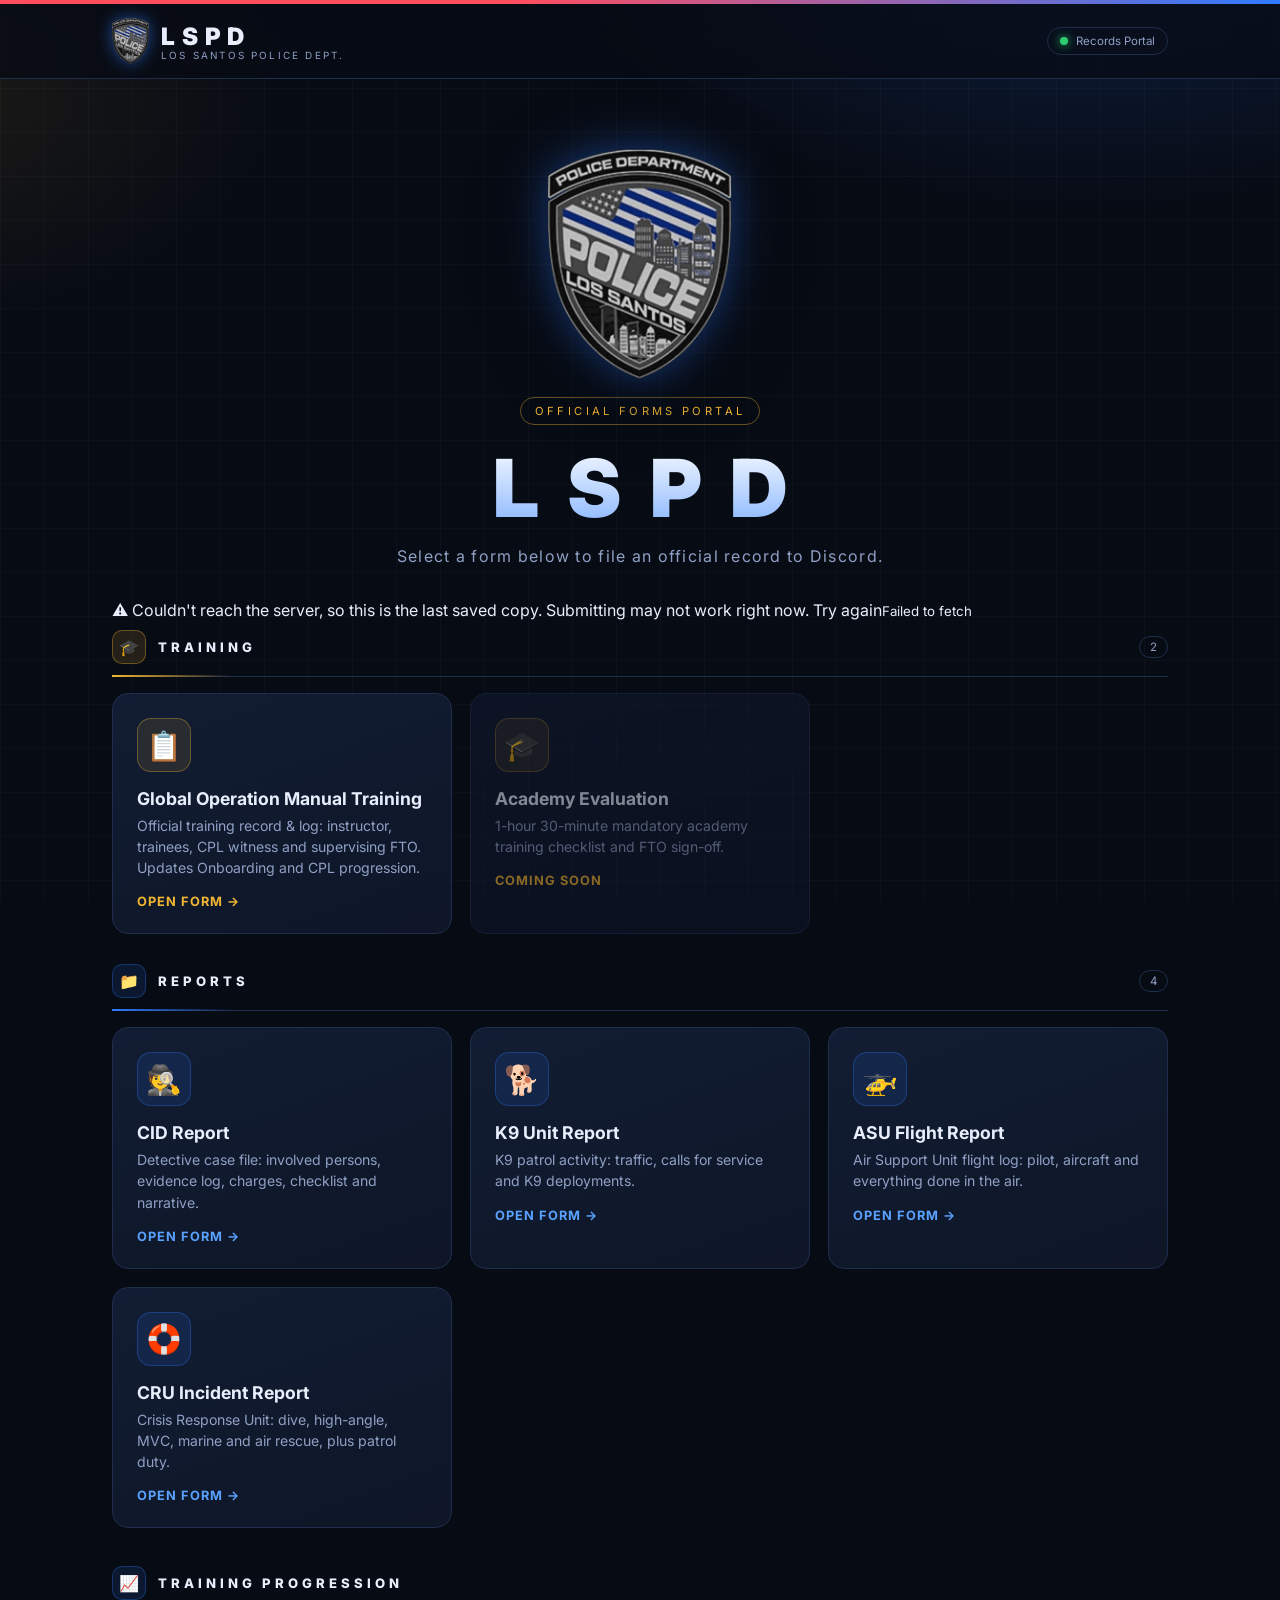
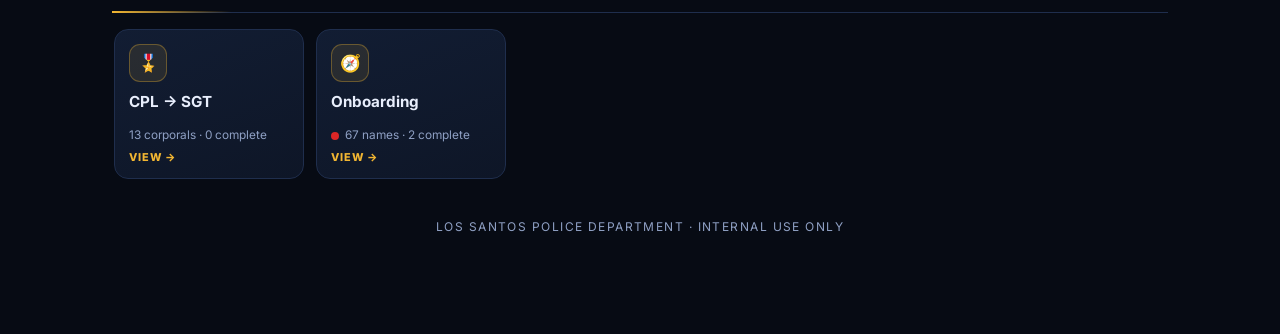
==== site/index.html @ 9ab284c7 "Progression: failed / not complete reports are kept in the record with their result but don't check " ====
<!doctype html>
<html lang="en">
<head>
<meta charset="utf-8">
<meta name="viewport" content="width=device-width, initial-scale=1">
<title>LSPD</title>
<link rel="preconnect" href="https://fonts.googleapis.com"><link rel="preconnect" href="https://fonts.gstatic.com" crossorigin><link href="https://fonts.googleapis.com/css2?family=Inter:wght@400;500;600;700;800&family=Orbitron:wght@600;700;800&family=Black+Ops+One&family=Rajdhani:wght@600;700&family=Saira+Condensed:wght@700;800&display=swap" rel="stylesheet">
<link rel="stylesheet" href="portal.css?v=202610200937">
</head>
<body>
<div class="lightbar"></div>

<header class="top">
  <div class="top-in">
    <a class="brand" onclick="go('home')">
      <img class="brand-logo" id="brandLogo" src="img/lspd-patch.png" alt="LSPD">
      <div><b id="brandName">LSPD</b><small id="brandSub">LOS SANTOS POLICE DEPT.</small></div>
    </a>
    <div class="spacer"></div>
    <div class="pill"><span class="dot"></span> Records Portal</div>
  </div>
</header>

<main>
  <!-- HOME -->
  <section class="view active" id="view-home">
    <div class="hero">
      <img class="hero-logo" id="heroLogo" src="img/lspd-patch.png" alt="">
      <span class="tag" id="heroTag">OFFICIAL FORMS PORTAL</span>
      <h1 id="heroName">LSPD</h1>
      <p id="heroText">Select a form below to file an official record to Discord.</p>
    </div>
    <div class="maint" id="maint" style="display:none"></div>
    <div class="announce" id="announce" style="display:none"></div>
    <div class="stale" id="stale" style="display:none"></div>
    <div id="formGrid"><div class="loading">Loading forms…</div></div>
    <div id="programs"></div>
  </section>

  <!-- SGT PROMOTION TRACKER -->
  <section class="view" id="view-promo">
    <div class="crumbs"><a onclick="go('home')">← All Forms</a> &nbsp;/&nbsp; Training Progression &nbsp;/&nbsp; <span id="promoCrumb">CPL → SGT</span></div>
    <div id="promoMount"><div class="loading">Loading tracker…</div></div>
  </section>

  <!-- ANY FORM -->
  <section class="view" id="view-form">
    <div class="crumbs"><a onclick="go('home')">← All Forms</a> &nbsp;/&nbsp; <span id="formCrumb"></span></div>
    <div class="maint" id="formMaint" style="display:none"></div>
    <form id="theForm" novalidate autocomplete="off">
      <div id="formMount"></div>
      <div class="actions">
        <span id="draftStatus" class="draftstat"></span>
        <button type="button" class="btn ghost" id="copyBtn" style="display:none">Copy as Text</button>
        <button type="button" class="btn ghost" id="clearBtn">Clear Form</button>
        <button type="submit" class="btn primary" id="submitBtn">Submit</button>
      </div>
    </form>
  </section>
  <footer id="footer">LOS SANTOS POLICE DEPARTMENT · INTERNAL USE ONLY</footer>
</main>

<div class="toast" id="toast"></div>

<script src="forms.js?v=202610200937"></script>
<script>
const $ = id => document.getElementById(id);
const CFG_KEY = "lspd_portal_cfg";
let CONFIG = null, current = null, ctrl = null;

function toast(msg, type){
  const t = $("toast"); t.textContent = msg; t.className = "toast show " + (type||"");
  clearTimeout(toast._t); toast._t = setTimeout(()=> t.className="toast", 4800);
}
function draftStatus(msg){ const el = $("draftStatus"); el.textContent = msg; el.classList.toggle("on", !!msg); }

/* ---------- routing ---------- */
function go(view){
  const isProg = /^promo(:[a-z0-9-]+)?$/.test(view);
  if(isProg){ PID = view.split(":")[1] || "cpl"; if(!(CONFIG && progList().some(p => p.id === PID))) view = "home"; }
  const prog = /^promo(:[a-z0-9-]+)?$/.test(view);
  if(view !== "home" && !prog && !openForm(view)) view = "home";
  document.querySelectorAll(".view").forEach(v=>v.classList.remove("active"));
  $(view === "home" ? "view-home" : prog ? "view-promo" : "view-form").classList.add("active");
  if(prog){ promoOpen = new Set(); promoQuery = ""; promoFilter = "all"; loadPromo(); }
  if(view === "home"){ if(ctrl) ctrl.saveDraft(); current = null; }
  history.replaceState(null, "", view === "home" ? location.pathname : "#" + view);
  window.scrollTo({top:0,behavior:"smooth"});
}
window.addEventListener("hashchange", ()=>{ const h = location.hash.slice(1); if(h && h !== (current && current.id)) go(h); });

/* ---------- home ---------- */
function renderHome(){
  const s = CONFIG.settings || {};
  document.title = s.portalName || "LSPD";
  $("brandName").textContent = $("heroName").textContent = s.portalName || "LSPD";
  $("brandSub").textContent = s.portalSub || "";
  $("heroTag").textContent = s.heroTag || "";
  $("heroTag").style.display = s.heroTag ? "" : "none";
  $("heroText").textContent = s.heroText || "";
  const logo = s.heroLogo == null ? "img/lspd-patch.png" : s.heroLogo;
  $("heroLogo").style.display = logo ? "" : "none";
  if (logo && $("heroLogo").getAttribute("src") !== logo) $("heroLogo").src = logo;
  const brand = logo || "img/lspd-patch.png";   // header icon follows the home page logo
  if ($("brandLogo").getAttribute("src") !== brand) $("brandLogo").src = brand;
  $("footer").textContent = s.footer || "";
  const ann = s.announcement || {};
  $("announce").style.display = ann.text ? "" : "none";
  $("announce").className = "announce " + (ann.style || "info");
  $("announce").textContent = ann.text || "";
  const m = s.maintenance || {};
  ["maint","formMaint"].forEach(id => { $(id).style.display = m.on ? "" : "none"; $(id).textContent = "🛠️ " + (m.message || "Maintenance in progress."); });

  const forms = (CONFIG.forms || []).filter(f => f.status === "live" || f.status === "soon");
  // forms are grouped by their "Home page section" (set in the admin builder); order follows the form list
  const groups = [];
  forms.forEach(f => {
    const name = String(f.section || "").trim() || "Reports";
    let g = groups.find(x => x.name.toLowerCase() === name.toLowerCase());
    if(!g) groups.push(g = { name: name, forms: [] });
    g.forms.push(f);
  });
  const card = f => {
    const live = f.status === "live";
    return `<div class="card ${live?"":"soon"}" ${live?`data-open="${Portal.esc(f.id)}"`:""}>
      <div class="ico">${Portal.esc(f.icon||"📄")}</div>
      <h3>${Portal.esc(f.title)}</h3><p>${Portal.esc(f.description||"")}</p>
      <div class="go">${live?"OPEN FORM →":"COMING SOON"}</div></div>`;
  };
  const icon = n => /train|academy|fto|school|course/i.test(n) ? "🎓" : /report|record/i.test(n) ? "📁" : /division|unit/i.test(n) ? "🛡️" : "📋";
  $("formGrid").innerHTML = forms.length ? groups.map(g => `<section class="fsec ${/train|academy|fto/i.test(g.name) ? "training" : ""}">
      ${groups.length > 1 ? `<div class="fsec-head"><span class="fsec-ico">${icon(g.name)}</span><h2>${Portal.esc(g.name)}</h2><span class="fsec-n">${g.forms.length}</span></div>` : ""}
      <div class="grid">${g.forms.map(card).join("")}</div></section>`).join("") : '<div class="loading">No forms are published yet.</div>';
  renderPrograms();
}

/* ---------- Training progression (one page per program: CPL → SGT, Onboarding, …) ---------- */
function progList(){
  const st = CONFIG.settings || {};
  const all = [Object.assign({ noun: "Corporal" }, st.promo || {}, { id: "cpl" })].concat(Array.isArray(st.programs) ? st.programs : []);
  return all.filter(p => p && p.on !== false && (p.id !== "cpl" || st.promo));
}
function promoOn(){ return progList().length > 0; }
let PROMOS = {}, PROMO_T = {}, PROMO_LIVE = {}, PID = "cpl", promoFilter = "all", promoQuery = "";
const progIcon = p => p.id === "cpl" ? "🎖️" : p.id === "onboard" ? "🧭" : "📋";
function renderPrograms(){
  const list = progList();
  if(!list.length){ $("programs").innerHTML = ""; return; }
  const tiles = list.map(p => {
    const d = PROMOS[p.id], st = d && d.candidates, ready = st ? st.filter(c => c.complete).length : 0, noun = (d && d.noun) || p.noun || "person";
    const late = st ? st.filter(c => c.deadline && !c.complete && c.deadline.state === "over").length : 0, soon = st ? st.filter(c => c.deadline && !c.complete && c.deadline.state === "warn").length : 0;
    return { go: p.id === "cpl" ? "promo" : "promo:" + p.id, icon: progIcon(p), title: p.title || p.id, count: st ? st.length : null, alert: late ? "over" : soon ? "warn" : "",
      sub: st ? st.length + " " + noun.toLowerCase() + (st.length === 1 ? "" : "s") + " · " + ready + " complete" : "View progress" };
  });
  $("programs").innerHTML = `<section class="fsec progsec"><div class="fsec-head"><span class="fsec-ico">📈</span><h2>Training Progression</h2></div>
    <div class="prog-bubbles">${tiles.map(t => `<a class="prog-bubble" onclick="go('${t.go}')"><span class="pb-ico">${t.icon}</span><b>${Portal.esc(t.title)}</b><small class="pb-status">${t.alert ? `<i class="pb-alert ${t.alert}"></i>` : ""}${Portal.esc(t.sub)}</small><span class="pb-go">VIEW →</span></a>`).join("")}</div></section>`;
  list.forEach(p => { if(Date.now() - (PROMO_T[p.id] || 0) > 60000) fetchPromo(p.id).then(renderPrograms).catch(()=>{}); });
}
// last loaded copy of each progression page, so it opens instantly and refreshes behind the scenes
try { PROMOS = JSON.parse(localStorage.getItem("lspd_promos") || "{}") || {}; } catch (e) { PROMOS = {}; }
async function fetchPromo(pid){
  pid = pid || PID; PROMO_T[pid] = Date.now();
  const ac = typeof AbortController === "function" ? new AbortController() : null, timer = ac && setTimeout(() => ac.abort(), 30000);
  let res;
  try { res = await fetch(Portal.ENDPOINT + "?action=promo&p=" + encodeURIComponent(pid) + "&t=" + Date.now(), ac ? { signal: ac.signal } : undefined); }
  catch (e) { throw new Error(e.name === "AbortError" ? "Google took too long to answer (30s)." : e.message); }
  finally { if (timer) clearTimeout(timer); }
  const data = await res.json();
  if(!data.ok) throw new Error(data.error || "Could not load the tracker");
  PROMOS[pid] = data.promo; PROMO_LIVE[pid] = 1;
  try { localStorage.setItem("lspd_promos", JSON.stringify(PROMOS)); } catch (e) {}
  return data.promo;
}
function loadPromo(){
  const p = progList().find(x => x.id === PID) || {};
  $("promoCrumb").textContent = p.title || "Progression";
  const have = PROMOS[PID] && PROMOS[PID].candidates;
  if(have) drawPromo(); else $("promoMount").innerHTML = '<div class="loading">Loading…</div>';
  const want = PID;
  fetchPromo(want).then(() => { if(PID === want) drawPromo(); }).catch(e => {
    if(PID !== want) return;
    if(!PROMOS[want]) $("promoMount").innerHTML = '<div class="loading">Could not load this page. ' + Portal.esc(e.message) + '<br><button class="btn ghost" style="margin-top:12px" onclick="loadPromo()">Try again</button></div>';
    else if(!(SNAP_AT && Date.now() - SNAP_AT < 6 * 3600e3)) { const u = document.querySelector(".promo-upd"); if(u) u.insertAdjacentHTML("afterbegin", '<span style="color:#fcd34d">Showing the last saved copy (' + Portal.esc(e.message) + '). </span>'); }
  });
}
let promoOpen = new Set();
// list order: callsign (default), progress, or deadline — remembered per browser
let promoSort = "callsign"; try { promoSort = localStorage.getItem("lspd_prog_sort") || "callsign"; } catch (e) {}
const byCall = (a, b) => (a.callsign || "~").localeCompare(b.callsign || "~", undefined, {numeric:true}) || a.name.localeCompare(b.name);
function progSort(list, how){
  const l = list.slice();
  if (how === "progress") return l.sort((a, b) => (b.complete - a.complete) || (b.done - a.done) || byCall(a, b));
  if (how === "deadline") { const k = c => !c.deadline || c.complete ? 1e6 : c.deadline.left; return l.sort((a, b) => k(a) - k(b) || byCall(a, b)); }
  return l.sort(byCall);
}
function drawPromo(){
  const P = PROMOS[PID], E = Portal.esc;
  if(!P) return;
  const noun = P.noun || "Person", nouns = noun + (/s$/i.test(noun) ? "" : "s");
  if(!P.on){ $("promoMount").innerHTML = '<div class="loading">The tracker is turned off.</div>'; return; }
  const T = P.tasks || [];
  const C = progSort(P.candidates || [], promoSort);
  const ready = C.filter(c => c.complete).length;
  const avg = C.length ? Math.round(C.reduce((n,c) => n + c.done / Math.max(1,c.total), 0) / C.length * 100) : 0;
  const q = promoQuery.toLowerCase();
  const shown = C.filter(c => (promoFilter === "all" || (promoFilter === "ready" ? c.complete : !c.complete)) && (!q || (c.callsign + " " + c.name).toLowerCase().includes(q)));
  const fmtD = d => d ? new Date(d + "T12:00:00").toLocaleDateString(undefined, {month:"short", day:"numeric"}) : "";
  const short = t => t.title.replace(/Global Operation Manual/i, "GOM").replace(/^(Witness|Lead|Complete|Do)\s+(a|an)?\s*/i, m => m.split(" ")[0] + " ");
  const cell = (c, t) => {
    const s = c.tasks[t.id] || {count:0, need:t.need};
    if (s.excused) return `<span class="pb-c ex" title="Excused">EX</span>`;
    if (s.done) return `<span class="pb-c ok" title="Done">✓</span>`;
    if (s.locked) return `<span class="pb-c lk" title="Locked until the other requirements and time in grade are done"><svg viewBox="0 0 16 16"><path d="M5 7V5a3 3 0 0 1 6 0v2" fill="none" stroke="currentColor" stroke-width="1.6"/><rect x="3.5" y="7" width="9" height="7" rx="1.5" fill="currentColor"/></svg></span>`;
    if (!s.count) return `<span class="pb-c zero" title="Not started">·</span>`;
    return `<span class="pb-c part" title="${s.count} of ${s.need}"><i style="--p:${Math.round(s.count / s.need * 100)}%"></i>${s.count}/${s.need}</span>`;
  };
  const detail = c => `<div class="pb-detail">${c.deadline ? `<div class="pd-dl st-${c.complete ? "done" : c.deadline.state}">${c.complete ? "✓ All requirements completed." : c.deadline.state === "over" ? "Out of time: the deadline was " + E(fmtDl(c.deadline.date)) + "." : "Deadline " + E(fmtDl(c.deadline.date)) + " · " + c.deadline.left + " day" + (c.deadline.left === 1 ? "" : "s") + " left"}${c.deadline.extended && !c.complete ? " (extended " + ((P.ext && P.ext.days) || "") + " days after Basic Training)" : ""}</div>` : ""}${T.map((t, i) => {
    const s = c.tasks[t.id] || {count:0, need:t.need, items:[]};
    const st = s.excused ? "Excused" : s.done ? "Complete" : s.locked ? "Locked" : s.count + " of " + s.need;
    return `<div class="pd-item ${s.done ? "ok" : ""}"><div class="pd-h"><span class="pd-n">${i + 1}</span><b>${E(t.title)}</b><em>${st}</em></div>
      ${t.freshDays ? `<p class="pd-fresh">Only the last ${t.freshDays} days count.</p>` : ""}
      ${s.items.length ? `<ul>${s.items.map(x => `<li class="${x.expired ? "old" : ""}${x.failed ? " failed" : ""}">${E(fmtD(x.date))} · ${E(x.source)}${x.report ? ` <code>${E(x.report)}</code>` : ""}${x.failed ? ` <b class="fail-tag">— ${E(x.failed)}</b>` : ""}${x.count > 1 ? " ×" + x.count : ""}${x.expired ? ` <em>older than ${t.freshDays} days · not counted</em>` : ""}</li>`).join("")}</ul>`
        : `<p>${s.locked && !s.done ? "Unlocks after every other requirement" + (P.tigDays ? " and " + P.tigDays + " days TIG" : "") + "." : "Nothing logged yet."}</p>`}</div>`;
  }).join("")}</div>`;
  const fmtDl = d => d ? new Date(d + "T12:00:00").toLocaleDateString(undefined, {month:"short", day:"numeric"}) : "";
  const dlChip = c => { const d = c.deadline; if (!d || d.state === "done") return "";
    const txt = d.state === "over" ? "Out of time" : d.left === 1 ? "1 day left" : d.left + " days left";
    return `<span class="dl st-${d.state}" title="Deadline ${E(fmtDl(d.date))}${d.extended ? " (extended after Basic Training)" : ""}">${txt}${d.extended ? '<i class="ext">+' + ((P.ext && P.ext.days) || "") + 'd</i>' : ""}</span>`; };
  const tigTxt = c => P.id === "cpl" || !P.tigLabel ? (c.tig == null ? "TIG —" : "TIG " + c.tig + "d") : (c.tig == null ? "Joined —" : "Joined " + (c.tig === 0 ? "today" : c.tig + "d ago"));
  $("promoMount").innerHTML = `
    <header class="pb-head">
      <div class="pb-title">
        <div class="pb-rank" aria-hidden="true">${P.id !== "cpl" ? `<svg viewBox="0 0 40 40"><circle cx="20" cy="20" r="13" fill="none" stroke="currentColor" stroke-width="2.5"/><path d="M24.5 15.5l-3 6-6 3 3-6z" fill="var(--gold)"/></svg>` : `<svg viewBox="0 0 40 40"><path d="M8 14l12-7 12 7M8 21l12-7 12 7" fill="none" stroke="currentColor" stroke-width="3" stroke-linejoin="round" stroke-linecap="round"/><path d="M8 28l12-7 12 7" fill="none" stroke="var(--gold)" stroke-width="3" stroke-linejoin="round" stroke-linecap="round" stroke-dasharray="2 5" opacity=".9"/></svg>`}</div>
        <div><span class="pb-kick">Training Progression</span><h1>${E(P.title)}</h1>${P.subtitle ? `<p>${E(P.subtitle)}</p>` : ""}</div>
      </div>
      <dl class="pb-stats"><div><dt>${E(nouns)}</dt><dd>${C.length}</dd></div><div><dt>${P.id === "cpl" ? "Ready" : "Complete"}</dt><dd class="g">${ready}</dd></div><div><dt>Average</dt><dd>${avg}%</dd></div></dl>
    </header>
    <div class="pb-tools"><input id="promoQ" placeholder="Search callsign or name" value="${E(promoQuery)}">
      <label class="pb-sort">Order <select id="promoSort">${[["callsign","Callsign"],["progress","Progress"]].concat(P.deadlineDays ? [["deadline","Days left"]] : []).map(([k,l]) => `<option value="${k}" ${promoSort===k?"selected":""}>${l}</option>`).join("")}</select></label>
      <div class="seg">${[["all","All"],["prog","In progress"],["ready", P.id === "cpl" ? "Ready" : "Complete"]].map(([k,l]) => `<button data-pf="${k}" class="${promoFilter===k?"on":""}">${l}</button>`).join("")}</div></div>
    ${P.error ? `<div class="maint">${E(P.error)}</div>` : ""}
    <div class="pb-board" style="--cols:${T.length}">
      <div class="pb-row pb-th"><span class="pb-who">${E(noun)}</span>${T.map((t, i) => `<span class="pb-task" title="${E(t.title)} (×${t.need})"><b>${i + 1}</b><small>${E(short(t))}</small></span>`).join("")}<span class="pb-prog">Progress</span></div>
      ${shown.length ? shown.map(c => {
        const k = c.callsign || c.name, open = promoOpen.has(k);
        const ds = c.deadline && !c.complete ? c.deadline.state : "";
        return `<div class="pb-item ${c.complete ? "ready" : ""} ${ds === "over" ? "dl-over" : ds === "warn" ? "dl-warn" : ""} ${open ? "open" : ""}">
          <button class="pb-row" data-row="${E(k)}" aria-expanded="${open}">
            <span class="pb-who">${c.callsign ? `<code>${E(c.callsign)}</code>` : ""}<span class="nm">${E(c.name)}</span>${P.tigDays || P.showTig ? `<span class="tg ${c.tigOk || !P.tigDays ? "ok" : ""}" title="${c.since ? E(c.since) : ""}">${tigTxt(c)}</span>` : ""}</span>
            ${T.map((t, i) => `<span class="pb-cell" data-n="${i + 1}">${cell(c, t)}</span>`).join("")}
            <span class="pb-prog">${dlChip(c)}${c.complete ? `<span class="rd">${P.id === "cpl" ? "Ready" : "Done"}</span>` : ""}<span class="bar"><i style="width:${Math.round(c.done / Math.max(1,c.total) * 100)}%"></i></span><b>${c.done}/${c.total}</b></span>
          </button>${open ? detail(c) : ""}</div>`;
      }).join("") : `<div class="pb-empty">${C.length ? "No one matches." : "No " + nouns.toLowerCase() + " found on the roster tab."}</div>`}
    </div>
    <ol class="pb-legend">${T.map(t => `<li><span>${E(t.title)}</span><b>×${t.need}</b>${t.freshDays ? `<small>in the last ${t.freshDays} days</small>` : ""}${t.final ? "<em>final</em>" : ""}</li>`).join("")}</ol>
    <p class="promo-upd">${P.tigDays ? `Final step requires ${P.tigDays} days time in grade. ` : ""}${P.deadlineDays ? `Requirements must be finished within ${P.deadlineDays} days of joining${P.ext ? ` (finishing Basic Training in the last ${P.ext.window} days gives ${P.ext.days} more days for the ride-along)` : ""}. ` : ""}Updates when a report is filed · checked ${new Date(P.updated || Date.now()).toLocaleTimeString([], {hour:"numeric", minute:"2-digit"})}</p>`;
  const qi = $("promoQ"); qi.oninput = () => { promoQuery = qi.value; const pos = qi.selectionStart; drawPromo(); const n = $("promoQ"); n.focus(); n.setSelectionRange(pos, pos); };
  document.querySelectorAll("[data-pf]").forEach(b => b.onclick = () => { promoFilter = b.dataset.pf; drawPromo(); });
  $("promoSort").onchange = e => { promoSort = e.target.value; try { localStorage.setItem("lspd_prog_sort", promoSort); } catch (x) {} drawPromo(); };
  document.querySelectorAll("[data-row]").forEach(b => b.onclick = () => { const k = b.dataset.row; promoOpen.has(k) ? promoOpen.delete(k) : promoOpen.add(k); drawPromo(); });
}
$("formGrid").addEventListener("click", e => { const c = e.target.closest("[data-open]"); if(c) go(c.dataset.open); });

/* ---------- form ---------- */
function openForm(id){
  const f = CONFIG && (CONFIG.forms || []).find(x => x.id === id && x.status === "live");
  if(!f) return false;
  if(current && current.id === id && JSON.stringify(current) === JSON.stringify(f)) return true;
  if(ctrl) ctrl.saveDraft();
  current = f;
  $("formCrumb").textContent = f.title;
  $("submitBtn").textContent = f.submitLabel || "Submit to Discord";
  $("copyBtn").style.display = f.copyText ? "" : "none";
  draftStatus("");
  ctrl = Portal.render(f, $("formMount"), { draft: true, onStatus: draftStatus });
  const t = ctrl.restoreDraft();
  if(t) toast("Restored your unsaved draft from " + new Date(t).toLocaleString(), "ok");
  return true;
}

$("clearBtn").onclick = ()=>{ if(confirm("Clear everything on this form?")) ctrl.clear(); };
$("copyBtn").onclick = async ()=>{
  const text = ctrl.toText();
  try{ await navigator.clipboard.writeText(text); toast("Copied as plain text.","ok"); }
  catch(e){
    const ta = document.createElement("textarea"); ta.value = text; document.body.appendChild(ta); ta.select();
    try{ document.execCommand("copy"); toast("Copied as plain text.","ok"); }catch(_){ toast("Copy blocked by the browser.","bad"); }
    ta.remove();
  }
};
$("theForm").addEventListener("submit", async e=>{
  e.preventDefault();
  const problem = ctrl.validate();
  if(problem){ toast("Missing Info: " + problem, "bad"); return; }
  const btn = $("submitBtn"), label = btn.textContent;
  btn.disabled = true; btn.textContent = "Sending…";
  try{
    const data = await Portal.post(ctrl.collect());
    if(data.ok){
      toast(data.warning ? "Posted, with a warning: " + data.warning : "Success: " + current.title + " posted to Discord!", data.warning ? "bad" : "ok");
      ctrl.clear();
    } else toast("Error: " + (data.error || "Unknown error"), "bad");
  }catch(err){
    toast("Failed to send: " + err.message, "bad");
  }finally{
    btn.disabled = false; btn.textContent = label;
  }
});
window.addEventListener("beforeunload", ()=>{ if(ctrl && current) ctrl.saveDraft(); });

/* ---------- boot: show cached forms instantly, then refresh from Google ---------- */
function apply(cfg){
  CONFIG = cfg;
  if (Portal.setRoster) Portal.setRoster(cfg.roster || []);
  if (Portal.setRosters) Portal.setRosters(cfg.rosters || {});
  renderHome();
  const h = location.hash.slice(1);
  if(h) go(h);
  else if(current) openForm(current.id);
}
// 1) this browser's last copy  2) the site's own copy (data/portal.json, instant)  3) Google, live, in the background
let LIVE = false, SNAP_AT = 0;
function useCfg(cfg){
  const changed = !CONFIG || CONFIG.version !== cfg.version;
  const rosterChanged = !CONFIG || JSON.stringify([CONFIG.roster || [], CONFIG.rosters || {}]) !== JSON.stringify([cfg.roster || [], cfg.rosters || {}]);
  try{ localStorage.setItem(CFG_KEY, JSON.stringify(cfg)); }catch(e){}
  if(changed) apply(cfg);
  else if(rosterChanged){ CONFIG = cfg; if (Portal.setRoster) Portal.setRoster(cfg.roster || []); if (Portal.setRosters) Portal.setRosters(cfg.rosters || {}); }   // fresh roster, no form reload needed
}
try{ const c = JSON.parse(localStorage.getItem(CFG_KEY) || "null"); if(c) apply(c); }catch(e){}
const snapReady = fetch("data/portal.json?t=" + Date.now(), { cache: "no-store" }).then(r => r.ok ? r.json() : null).then(snap => {
  if(!snap || !snap.config) return;
  SNAP_AT = Date.parse(snap.published) || 0;
  Object.keys(snap.promo || {}).forEach(pid => { if(!PROMO_LIVE[pid]) PROMOS[pid] = snap.promo[pid]; });
  try { localStorage.setItem("lspd_promos", JSON.stringify(PROMOS)); } catch (e) {}
  if(!LIVE && !(CONFIG && CONFIG.version > snap.config.version)) useCfg(snap.config);
  else if(CONFIG) renderPrograms();
  if(/^#promo/.test(location.hash) && PROMOS[PID] && PROMOS[PID].candidates && typeof drawPromo === "function") drawPromo();
  $("stale").style.display = "none";
}).catch(() => {});
Portal.loadConfig().then(cfg => { LIVE = true; useCfg(cfg); $("stale").style.display = "none"; }).catch(async err => {
  await snapReady;
  const fresh = SNAP_AT && Date.now() - SNAP_AT < 6 * 3600e3;
  if(CONFIG && !fresh){ $("stale").style.display = ""; $("stale").innerHTML = "⚠️ Couldn't reach the server, so this is the last saved copy. Submitting may not work right now. <a onclick=\"location.reload()\">Try again</a><small>" + Portal.esc(err.message) + "</small>"; }
  if(!CONFIG) $("formGrid").innerHTML = '<div class="loading">Could not load forms. Check your connection and refresh.<br><small>' + Portal.esc(err.message) + '</small></div>';
});
</script>
</body>
</html>
---- site/portal.css ----
:root{
  --bg:#070b14; --panel:#0e1627; --panel2:#121d33; --line:#1f2e4d;
  --text:#e8eefc; --muted:#8fa0c4; --blue:#2f7bff; --blue2:#5aa2ff;
  --gold:#f2b632; --green:#2ecc71; --red:#ff4d5e; --yellow:#f5c542;
  --radius:16px;
}
*{box-sizing:border-box;margin:0;padding:0}
html{scroll-behavior:smooth}
body{
  font-family:"Inter",system-ui,-apple-system,"Segoe UI",Roboto,sans-serif;
  background:var(--bg);color:var(--text);min-height:100vh;
  background-image:
    radial-gradient(900px 500px at 85% -10%,rgba(47,123,255,.22),transparent 60%),
    radial-gradient(700px 400px at -10% 10%,rgba(242,182,50,.10),transparent 60%),
    linear-gradient(rgba(255,255,255,.025) 1px,transparent 1px),
    linear-gradient(90deg,rgba(255,255,255,.025) 1px,transparent 1px);
  background-size:auto,auto,44px 44px,44px 44px;
  background-attachment:fixed;
}
/* police light bar */
.lightbar{height:4px;background:linear-gradient(90deg,var(--red),var(--red) 20%,var(--blue) 50%,var(--blue) 80%,var(--red));background-size:200% 100%;animation:sweep 3s linear infinite}
@keyframes sweep{to{background-position:200% 0}}

header.top{
  position:sticky;top:0;z-index:20;backdrop-filter:blur(14px);
  background:rgba(7,11,20,.75);border-bottom:1px solid var(--line);
}
.top-in{max-width:1100px;margin:0 auto;padding:14px 22px;display:flex;align-items:center;gap:14px}
.brand{display:flex;align-items:center;gap:12px;cursor:pointer;text-decoration:none;color:inherit}
.brand svg{width:38px;height:38px;filter:drop-shadow(0 0 10px rgba(47,123,255,.6))}
.brand b{font-size:1.5rem;letter-spacing:.28em;font-weight:900}
.brand small{display:block;font-size:.62rem;letter-spacing:.22em;color:var(--muted);margin-top:-2px}
.spacer{flex:1}
.pill{font-size:.72rem;padding:6px 12px;border-radius:999px;border:1px solid var(--line);color:var(--muted);display:flex;gap:8px;align-items:center}
.dot{width:8px;height:8px;border-radius:50%;background:var(--green);box-shadow:0 0 10px var(--green)}

main{max-width:1100px;margin:0 auto;padding:34px 22px 90px}
.view{display:none;animation:fade .35s ease}
.view.active{display:block}
@keyframes fade{from{opacity:0;transform:translateY(8px)}to{opacity:1;transform:none}}

/* HOME */
.hero{text-align:center;padding:36px 0 34px}
.hero h1{font-size:clamp(2.6rem,8vw,5rem);letter-spacing:.35em;font-weight:900;
  background:linear-gradient(180deg,#fff,#7fb0ff);-webkit-background-clip:text;background-clip:text;color:transparent;padding-left:.35em}
.hero p{color:var(--muted);margin-top:10px;letter-spacing:.08em}
.hero .tag{display:inline-block;margin-bottom:14px;font-size:.7rem;letter-spacing:.3em;color:var(--gold);border:1px solid rgba(242,182,50,.4);padding:6px 14px;border-radius:999px}
.grid{display:grid;grid-template-columns:repeat(auto-fill,minmax(300px,1fr));gap:18px;margin-top:20px}
.card{
  position:relative;background:linear-gradient(160deg,var(--panel2),var(--panel));
  border:1px solid var(--line);border-radius:var(--radius);padding:24px;cursor:pointer;
  transition:.25s;overflow:hidden;
}
.card::before{content:"";position:absolute;inset:0 0 auto 0;height:3px;background:linear-gradient(90deg,var(--blue),var(--gold));opacity:0;transition:.25s}
.card:hover{transform:translateY(-4px);border-color:var(--blue);box-shadow:0 18px 40px -18px rgba(47,123,255,.55)}
.card:hover::before{opacity:1}
.card .ico{font-size:1.8rem;width:54px;height:54px;border-radius:14px;display:grid;place-items:center;background:rgba(47,123,255,.12);border:1px solid rgba(47,123,255,.3);margin-bottom:16px}
.card h3{font-size:1.1rem;margin-bottom:6px}
.card p{color:var(--muted);font-size:.88rem;line-height:1.5}
.card .go{margin-top:16px;font-size:.8rem;color:var(--blue2);font-weight:700;letter-spacing:.08em}
.card.soon{opacity:.55;cursor:not-allowed}
.card.soon:hover{transform:none;border-color:var(--line);box-shadow:none}
.card.soon .go{color:var(--muted)}

/* FORM */
.crumbs{color:var(--muted);font-size:.85rem;margin-bottom:18px}
.crumbs a{color:var(--blue2);cursor:pointer;text-decoration:none}
.form-title{margin-bottom:24px}
.form-title h2{font-size:clamp(1.3rem,3vw,1.8rem);letter-spacing:.04em}
.form-title p{color:var(--muted);margin-top:6px;font-size:.92rem}
.sec{background:linear-gradient(160deg,var(--panel2),var(--panel));border:1px solid var(--line);border-radius:var(--radius);padding:24px;margin-bottom:18px}
.sec h3{font-size:.85rem;letter-spacing:.18em;color:var(--blue2);margin-bottom:18px;display:flex;align-items:center;gap:10px;text-transform:uppercase}
.sec h3 em{font-style:normal;color:var(--muted);letter-spacing:.05em;text-transform:none;margin-left:auto;font-size:.78rem}
.row{display:grid;grid-template-columns:1fr 1fr;gap:16px}
@media(max-width:700px){.row{grid-template-columns:1fr}}
label.f{display:block}
label.f span{display:block;font-size:.76rem;font-weight:600;color:var(--muted);margin-bottom:7px;letter-spacing:.04em}
label.f span i{color:var(--red);font-style:normal}
input[type=text],input[type=date],select,textarea{
  width:100%;background:#0a1120;border:1px solid var(--line);color:var(--text);
  border-radius:11px;padding:12px 14px;font:inherit;font-size:.95rem;outline:none;transition:.2s
}
input:focus,select:focus,textarea:focus{border-color:var(--blue);box-shadow:0 0 0 3px rgba(47,123,255,.2)}
input.err,select.err{border-color:var(--red);box-shadow:0 0 0 3px rgba(255,77,94,.18)}
textarea{min-height:130px;resize:vertical;line-height:1.5}
.with-btn{display:flex;gap:8px}
.btn{border:0;cursor:pointer;font:inherit;font-weight:700;border-radius:11px;padding:12px 18px;transition:.2s;font-size:.9rem}
.btn.ghost{background:transparent;border:1px solid var(--line);color:var(--text)}
.btn.ghost:hover{border-color:var(--blue);color:var(--blue2)}
.btn.primary{background:linear-gradient(135deg,var(--blue),#1b57d6);color:#fff;box-shadow:0 10px 28px -10px rgba(47,123,255,.9)}
.btn.primary:hover{transform:translateY(-2px)}
.btn:disabled{opacity:.6;cursor:wait;transform:none}

.rules{display:grid;gap:10px;margin-bottom:18px}
.rule{background:rgba(242,182,50,.07);border:1px solid rgba(242,182,50,.28);border-radius:11px;padding:12px 14px;font-size:.88rem;line-height:1.5}
.rule b{color:var(--gold)}
.warn{background:rgba(255,77,94,.08);border:1px solid rgba(255,77,94,.35);border-radius:11px;padding:12px 14px;font-size:.88rem;line-height:1.5;margin-bottom:16px}

.progress{height:6px;background:#0a1120;border-radius:999px;overflow:hidden;margin-bottom:16px}
.progress div{height:100%;width:0;background:linear-gradient(90deg,var(--blue),var(--green));transition:.3s}
.check{display:flex;gap:14px;align-items:flex-start;padding:14px;border:1px solid var(--line);border-radius:12px;margin-bottom:10px;cursor:pointer;transition:.2s;background:#0a1120}
.check:hover{border-color:#2c4474}
.check.on{border-color:rgba(46,204,113,.55);background:rgba(46,204,113,.06)}
.check input{display:none}
.box{flex:none;width:24px;height:24px;border-radius:7px;border:2px solid #34466e;display:grid;place-items:center;transition:.2s;margin-top:2px}
.check.on .box{background:var(--green);border-color:var(--green)}
.box svg{width:14px;height:14px;stroke:#04120a;stroke-width:3.4;fill:none;opacity:0;transform:scale(.5);transition:.2s}
.check.on .box svg{opacity:1;transform:none}
.check b{display:block;font-size:.93rem;margin-bottom:3px}
.check p{color:var(--muted);font-size:.83rem;line-height:1.5}

.actions{display:flex;gap:12px;justify-content:flex-end;flex-wrap:wrap;margin-top:8px}
.count{font-size:.75rem;color:var(--muted);text-align:right;margin-top:6px}
.count.over{color:var(--red)}

.toast{position:fixed;bottom:26px;left:50%;transform:translate(-50%,30px);opacity:0;pointer-events:none;
  background:var(--panel2);border:1px solid var(--line);padding:14px 20px;border-radius:12px;z-index:50;
  box-shadow:0 20px 50px rgba(0,0,0,.6);transition:.3s;max-width:92vw;font-size:.92rem}
.toast.show{opacity:1;transform:translate(-50%,0)}
.toast.ok{border-color:var(--green)} .toast.bad{border-color:var(--red)}

/* setup banner */
.setup{background:rgba(242,182,50,.08);border:1px solid rgba(242,182,50,.4);border-radius:12px;padding:12px 16px;margin-bottom:18px;font-size:.86rem;display:none}
footer{text-align:center;color:var(--muted);font-size:.75rem;padding:30px 0 10px;letter-spacing:.12em}

/* ===== Form sheet (mirrors the Excel checklist) ===== */
.paper-wrap{overflow-x:auto;border-radius:6px;box-shadow:0 30px 70px -25px rgba(0,0,0,.8),0 0 0 1px rgba(255,255,255,.06)}
.paper{min-width:780px;background:#fff;color:#111;font-family:Calibri,"Segoe UI",Arial,sans-serif}
table.xl{width:100%;border-collapse:collapse;table-layout:fixed;font-size:13px}
table.xl td{padding:6px 10px;border:1px solid #D9D9D9;vertical-align:middle;line-height:1.35;word-wrap:break-word}
table.xl tr.banner td{background:#1B2A4A;color:#fff;text-align:center;border-color:#1B2A4A}
table.xl td.t1{font-weight:700;font-size:19px;padding:12px 10px 6px;letter-spacing:.02em}
table.xl td.t2{font-style:italic;font-size:13px;padding:2px 10px 12px}
table.xl tr.gap3 td{height:12px;padding:0;border:0}
table.xl tr.gap2 td{height:6px;padding:0;border:0}
table.xl tr.inrow td{border:0;padding:3px 6px}
table.xl td.lbl{text-align:right;font-weight:700;font-size:13px}
.paper input.g,.paper select.g{width:100%;height:32px;background:#EFEFEF;border:1px solid #D9D9D9;border-radius:0;color:#111;font:inherit;font-size:14px;padding:4px 8px;outline:none;box-shadow:none}
.paper input.g:focus,.paper select.g:focus{background:#fff;border-color:#4A607A;box-shadow:0 0 0 2px rgba(74,96,122,.35)}
.paper input.g.err,.paper select.g.err{border-color:#d00;background:#ffecec}
.paper .c{text-align:center;text-align-last:center}
table.xl tr.hdr1 td{background:#4A607A;color:#fff;font-weight:700;text-align:center;padding:7px}
table.xl tr.sess td{text-align:center;background:#fff;padding:4px 6px}
table.xl td.c{font-size:13px}
table.xl td.datecell{background:#F4F6F9}
.paper .datecell input.g{width:calc(100% - 78px);display:inline-block;vertical-align:middle}
.datecell button{vertical-align:middle;margin-left:4px;height:32px;padding:0 10px;border:1px solid #4A607A;background:#fff;color:#334D6E;font-weight:700;font-size:12px;cursor:pointer}
.datecell button:hover{background:#334D6E;color:#fff}
table.xl tr.golden td{color:#1B2A4A;font-weight:700;padding:6px 10px}
table.xl tr.warnrow td.wn{color:#f00;font-weight:700;font-style:italic;font-size:13.5px}
table.xl tr.warnrow td.cadlbl{font-weight:700;font-style:italic;text-align:center;border-color:#000}
table.xl tr.warnrow td{padding:4px 8px}
table.xl tr.rl td{font-style:italic;font-size:13px}
table.xl tr.modhead td{background:#4A607A;color:#fff;font-weight:700;font-size:14px;padding:7px 10px;position:relative}
table.xl tr.modhead td .mc{position:absolute;right:12px;top:50%;transform:translateY(-50%);font-size:12px;font-weight:600;opacity:.85}
table.xl tr.colhdr td{background:#334D6E;color:#fff;font-weight:700;text-align:center;padding:6px}
table.xl tr.item td{background:#fff}
table.xl tr.item.z td{background:#F2F5F9}
table.xl tr.item td.ck{text-align:center;padding:0;cursor:pointer}
table.xl tr.item:hover td{background:#E8EEF7}
table.xl tr.item.done td{background:#EAF6EE}
table.xl tr.item td.topic{font-size:13px}
.xck{display:flex;align-items:center;justify-content:center;width:100%;height:100%;min-height:36px;cursor:pointer}
.xck input{position:absolute;opacity:0;pointer-events:none}
.xck .bx{width:20px;height:20px;border:2px solid #7d8aa0;background:#fff;border-radius:3px;display:grid;place-items:center;transition:.15s}
.xck .bx svg{width:13px;height:13px;stroke:#fff;stroke-width:3.4;fill:none;opacity:0}
.xck input:checked + .bx{background:#1e8449;border-color:#1e8449}
.xck input:checked + .bx svg{opacity:1}
.xck input:focus-visible + .bx{box-shadow:0 0 0 3px rgba(47,123,255,.5)}
table.xl tr.notehint td{font-style:italic;font-size:12px;color:#444}
table.xl tr.noterow td{padding:0;height:34px}
table.xl tr.noterow input{width:100%;height:34px;border:0;background:#fff;font:inherit;font-size:14px;padding:4px 10px;outline:none;color:#111}
table.xl tr.noterow input:focus{background:#FFFBE6}
.actions{margin-top:20px;align-items:center}
.draftstat{margin-right:auto;font-size:.8rem;color:var(--muted);transition:.3s}
.draftstat.on{color:var(--green)}

/* ===== CID Report Builder (same paper style) ===== */
table.xl td.ctr{text-align:center}
.paper .with-gen{display:flex;gap:4px}
.paper .with-gen input.g{flex:1;min-width:0}
.paper .mini{height:32px;padding:0 10px;border:1px solid #4A607A;background:#fff;color:#334D6E;font-weight:700;font-size:12px;cursor:pointer;font-family:inherit;white-space:nowrap}
.paper .mini:hover{background:#334D6E;color:#fff}
table.xl tr.dyn td{background:#fff;padding:3px 4px}
table.xl tr.dyn:nth-child(even) td{background:#F2F5F9}
table.xl tr.dyn td.act{padding:0 6px}
.paper .actcell{display:flex;align-items:center;justify-content:space-between;gap:6px}
.paper .actcell .xck{width:auto;flex:1;min-height:34px}
.paper .rm{width:28px;height:28px;border:1px solid #D9D9D9;background:#fff;color:#b33;font-weight:700;cursor:pointer;font-size:14px;line-height:1}
.paper .rm:hover{background:#b33;border-color:#b33;color:#fff}
table.xl tr.addrow td{padding:4px;background:#F4F6F9;text-align:left}
table.xl tr.empty td{text-align:center;color:#888;font-style:italic;background:#fff}
.paper textarea.g{width:100%;min-height:200px;background:#fff;border:0;color:#111;font:inherit;font-size:14px;line-height:1.5;padding:10px 12px;outline:none;resize:vertical;border-radius:0;box-shadow:none}
.paper textarea.g:focus{background:#FFFBE6}
.paper textarea.g.short{min-height:90px}
.paper textarea.g.err{background:#ffecec;box-shadow:inset 0 0 0 2px #d00}
table.xl tr.txrow td{padding:0}
table.xl tr.cnt td{text-align:right;font-size:11.5px;color:#666;padding:3px 10px;border-top:0}
table.xl tr.cnt td.over{color:#d00;font-weight:700}

/* ===== Generic renderer extras ===== */
table.xl tr.inrow td.wide{padding:3px 6px}
table.xl tr.sess td.static{font-size:13px}
.paper .datecell{white-space:nowrap}
table.xl tr.warnrow td.wn{white-space:pre-line}
table.xl tr.rl td{white-space:pre-line}

/* ===== Home extras ===== */
.announce{max-width:760px;margin:0 auto 6px;border-radius:12px;padding:12px 16px;font-size:.9rem;line-height:1.5;white-space:pre-line;text-align:center}
.announce.info{background:rgba(47,123,255,.1);border:1px solid rgba(47,123,255,.4)}
.announce.warning{background:rgba(242,182,50,.1);border:1px solid rgba(242,182,50,.45)}
.maint{background:rgba(255,77,94,.1);border:1px solid rgba(255,77,94,.45);border-radius:12px;padding:12px 16px;margin-bottom:18px;font-size:.9rem;text-align:center}
.loading{color:var(--muted);text-align:center;padding:40px 0}
.paper i.req{color:#d00;font-style:normal;font-weight:700}

/* =====================================================================
   THEME: CID DOSSIER  (form setting "Look" = CID Dossier)
   ===================================================================== */
.paper{position:relative}
.paper .wm{position:absolute;inset:0;pointer-events:none;z-index:0;background-repeat:repeat-y;background-position:center 150px;background-size:min(560px,72%) auto}
.paper table.xl{position:relative;z-index:1}
.paper-wrap.theme-dossier{box-shadow:0 30px 70px -25px rgba(0,0,0,.9),0 0 0 1px rgba(212,160,23,.35)}
.paper.theme-dossier{background:#0d1014;color:#d9dde6;font-family:"Segoe UI",system-ui,sans-serif;
  background-image:linear-gradient(rgba(255,255,255,.018) 1px,transparent 1px),linear-gradient(90deg,rgba(255,255,255,.018) 1px,transparent 1px);background-size:28px 28px}
.paper.theme-dossier .wm{opacity:.085}
.theme-dossier table.xl td{border-color:#252b36}
.theme-dossier table.xl tr.banner td{background:#0b0d11;color:#f5d27a;border-color:#07090c}
.theme-dossier table.xl tr.banner td.t1{font-family:"Courier New",ui-monospace,monospace;letter-spacing:.14em;font-size:18px;padding:18px 175px 8px;position:relative}
.theme-dossier table.xl tr.banner td.t1::before{content:"CASE FILE";position:absolute;left:14px;top:50%;transform:translateY(-50%);font-size:10px;letter-spacing:.3em;color:#d4a017;border:1px solid rgba(212,160,23,.5);padding:4px 8px}
.theme-dossier table.xl tr.banner td.t1::after{content:"CONFIDENTIAL";position:absolute;right:16px;top:50%;transform:translateY(-50%) rotate(-8deg);font-size:12px;font-weight:900;letter-spacing:.22em;color:#ef4444;border:2px solid #ef4444;padding:4px 8px;opacity:.85}
.theme-dossier table.xl tr.banner td.t2{color:#9aa3b2;border-bottom:2px solid #d4a017;padding-bottom:14px}
.theme-dossier table.xl td.lbl{color:#9aa3b2;font-family:"Courier New",ui-monospace,monospace;font-size:12px;text-transform:uppercase;letter-spacing:.04em}
.theme-dossier table.xl tr.hdr1 td,.theme-dossier table.xl tr.modhead td{background:#171c25;color:#f5d27a;font-family:"Courier New",ui-monospace,monospace;letter-spacing:.08em}
.theme-dossier table.xl tr.modhead td{border-left:3px solid #d4a017}
.theme-dossier table.xl tr.colhdr td{background:#11151c;color:#8b95a7;font-size:11px;letter-spacing:.1em;text-transform:uppercase}
.theme-dossier table.xl tr.sess td,.theme-dossier table.xl td.datecell,.theme-dossier table.xl tr.txrow td{background:transparent}
.theme-dossier table.xl tr.item td,.theme-dossier table.xl tr.dyn td,.theme-dossier table.xl tr.empty td{background:rgba(13,16,20,.55)}
.theme-dossier table.xl tr.item.z td,.theme-dossier table.xl tr.dyn:nth-child(even) td{background:rgba(255,255,255,.025)}
.theme-dossier table.xl tr.item:hover td{background:rgba(212,160,23,.07)}
.theme-dossier table.xl tr.item.done td{background:rgba(46,204,113,.09)}
.theme-dossier table.xl tr.addrow td{background:rgba(255,255,255,.02)}
.theme-dossier table.xl tr.empty td{color:#6b7380}
.theme-dossier table.xl tr.golden td{color:#d4a017}
.theme-dossier table.xl tr.warnrow td.wn{color:#ff6b6b}
.theme-dossier table.xl tr.rl td{color:#aab3c2}
.theme-dossier table.xl tr.notehint td{color:#8b93a1}
.theme-dossier table.xl tr.cnt td{color:#6b7380}
.theme-dossier input.g,.theme-dossier select.g{background:rgba(255,255,255,.045);border-color:#2c3340;color:#e8ecf3;color-scheme:dark}
.theme-dossier input.g:focus,.theme-dossier select.g:focus{background:rgba(212,160,23,.07);border-color:#d4a017;box-shadow:0 0 0 2px rgba(212,160,23,.3)}
.theme-dossier input.g::placeholder,.theme-dossier textarea.g::placeholder{color:#5c6576}
.theme-dossier select.g option{background:#11151b;color:#e8ecf3}
.theme-dossier input.g.err,.theme-dossier select.g.err{background:rgba(239,68,68,.12);border-color:#ef4444}
.theme-dossier textarea.g{background:rgba(255,255,255,.03);color:#e8ecf3}
.theme-dossier textarea.g:focus{background:rgba(212,160,23,.05)}
.theme-dossier .mini,.theme-dossier .datecell button{background:#151a22;border-color:#d4a017;color:#f5d27a}
.theme-dossier .mini:hover,.theme-dossier .datecell button:hover{background:#d4a017;color:#111}
.theme-dossier .rm{background:transparent;border-color:#2c3340}
.theme-dossier .xck .bx{background:transparent;border-color:#4b5566}
.theme-dossier .xck input:checked + .bx{background:#d4a017;border-color:#d4a017}
.theme-dossier .xck .bx svg{stroke:#111}
.theme-dossier i.req{color:#ef4444}
@media(max-width:700px){.theme-dossier table.xl tr.banner td.t1{padding:16px 12px 8px}.theme-dossier table.xl tr.banner td.t1::before,.theme-dossier table.xl tr.banner td.t1::after{display:none}}

/* header logo above a form's title (form setting "Header logo") */
table.xl tr.banner.logo td{padding:20px 0 2px}
.paper .flogo{width:124px;height:124px;object-fit:contain;display:block;margin:0 auto;filter:drop-shadow(0 8px 20px rgba(0,0,0,.55))}
.paper .wm{filter:grayscale(1)}

/* home page patch above the title (Portal Settings > Home page logo) */
.hero-logo{display:block;margin:0 auto 18px;height:clamp(150px,24vw,230px);width:auto;
  filter:drop-shadow(0 0 22px rgba(47,123,255,.45)) drop-shadow(0 14px 30px rgba(0,0,0,.6));animation:patchin .6s ease both}
@keyframes patchin{from{opacity:0;transform:translateY(10px) scale(.96)}to{opacity:1;transform:none}}

/* header patch next to the LSPD name */
.brand .brand-logo{height:46px;width:auto;display:block;filter:drop-shadow(0 0 8px rgba(47,123,255,.55))}

/* sentence totals under a list (e.g. CID charges) */
table.xl tr.sumrow td{background:#FFF8E1;font-weight:600;font-size:13px;padding:8px 12px;color:#5b4300}
table.xl tr.sumrow .sep{margin:0 10px;opacity:.4}
.theme-dossier table.xl tr.sumrow td{background:rgba(212,160,23,.1);color:#f5d27a;border-color:#3a3220}

/* =====================================================================
   THEME: FUTURISTIC HUD  (form setting "Look" = Futuristic HUD)
   Glass panels, neon cyan/violet accents, no spreadsheet grid.
   ===================================================================== */
.paper-wrap.theme-hud,.pk-hud{--hc:#22d3ee;--hv:#8b5cf6;--hcr:34,211,238;--hvr:139,92,246;--hlr:110,170,255;--hsr:5,11,24;--hs2r:16,28,54}
.paper-wrap.theme-hud{--hc:#22d3ee;--hv:#8b5cf6;--ht:#e6f0ff;--hm:#8094b8;--hl:rgba(var(--hlr),.14);--hl2:rgba(var(--hlr),.3);--hr:#fb7185;
  border-radius:24px;overflow:hidden;box-shadow:0 0 0 1px rgba(var(--hlr),.2),0 40px 90px -40px rgba(0,0,0,.95),0 0 80px -30px rgba(var(--hcr),.35)}
.paper.hud{min-width:0;position:relative;overflow:hidden;color:var(--ht);font-family:"Inter",system-ui,sans-serif;padding:30px 30px 24px;counter-reset:sec;
  background:radial-gradient(1100px 520px at -10% -10%,rgba(var(--hcr),.13),transparent 60%),radial-gradient(900px 520px at 110% -10%,rgba(var(--hvr),.16),transparent 60%),linear-gradient(180deg,#0a1328,#060b18 55%,#050913)}
.hud .hud-grid-bg{position:absolute;inset:0;pointer-events:none;background-image:linear-gradient(rgba(var(--hlr),.05) 1px,transparent 1px),linear-gradient(90deg,rgba(var(--hlr),.05) 1px,transparent 1px);background-size:36px 36px;-webkit-mask-image:radial-gradient(ellipse at 50% 0%,#000 30%,transparent 75%);mask-image:radial-gradient(ellipse at 50% 0%,#000 30%,transparent 75%)}
.hud .hud-scan{position:absolute;left:0;right:0;top:-160px;height:160px;pointer-events:none;background:linear-gradient(180deg,transparent,rgba(var(--hcr),.07),transparent);animation:hudscan 9s linear infinite}
@keyframes hudscan{from{top:-160px}to{top:100%}}
.hud .wm{filter:grayscale(.6) brightness(1.15)}
.hud .hud-b{position:relative;z-index:1;margin-bottom:18px}
.hud i.req{color:var(--hr);font-style:normal;margin-left:3px}

/* header */
.hud-hero{display:grid;grid-template-columns:auto 1fr auto;gap:24px;align-items:center;padding:4px 2px 26px;margin-bottom:8px;border-bottom:1px solid var(--hl);position:relative}
.hud-hero::after{content:"";position:absolute;left:0;bottom:-1px;width:180px;height:2px;background:linear-gradient(90deg,var(--hc),var(--hv),transparent);box-shadow:0 0 14px var(--hc)}
.hud-emblem{width:108px;height:108px;position:relative;display:grid;place-items:center}
.hud-emblem img{width:100%;height:100%;object-fit:contain;position:relative;filter:drop-shadow(0 0 20px rgba(var(--hcr),.35))}
.hud-emblem .ring{position:absolute;inset:-9px;border-radius:50%;background:conic-gradient(from 0deg,transparent 0 55%,var(--hc) 78%,var(--hv) 92%,transparent 100%);
  -webkit-mask:radial-gradient(farthest-side,transparent calc(100% - 2px),#000 calc(100% - 2px));mask:radial-gradient(farthest-side,transparent calc(100% - 2px),#000 calc(100% - 2px));animation:hudspin 5s linear infinite}
.hud-emblem .ring.r2{inset:-16px;opacity:.35;animation-duration:11s;animation-direction:reverse}
@keyframes hudspin{to{transform:rotate(360deg)}}
.hud-kicker{font-family:ui-monospace,"Cascadia Mono",Consolas,monospace;font-size:11px;letter-spacing:.32em;color:var(--hc);margin-bottom:8px}
.hud-htext h2{font-family:"Orbitron","Inter",sans-serif;font-weight:800;font-size:clamp(18px,2.3vw,26px);line-height:1.25;letter-spacing:.04em;
  background:linear-gradient(180deg,#fff,#9ad8ff);-webkit-background-clip:text;background-clip:text;color:transparent}
.hud-htext p{color:var(--hm);font-size:13.5px;margin-top:8px;line-height:1.5}
.hud-status{display:flex;align-items:center;gap:9px;font-family:ui-monospace,Consolas,monospace;font-size:11px;letter-spacing:.18em;color:#86efac;border:1px solid rgba(134,239,172,.35);background:rgba(34,197,94,.07);padding:7px 12px;border-radius:999px;white-space:nowrap}
.hud-status .pulse{width:8px;height:8px;border-radius:50%;background:#22c55e;box-shadow:0 0 0 0 rgba(34,197,94,.7);animation:hudpulse 1.8s infinite}
@keyframes hudpulse{70%{box-shadow:0 0 0 9px rgba(34,197,94,0)}100%{box-shadow:0 0 0 0 rgba(34,197,94,0)}}

/* fields */
.hud-fields{display:grid;gap:16px 18px;grid-template-columns:repeat(2,minmax(0,1fr))}
.hud-fields.n1{grid-template-columns:minmax(0,1fr)}
.hud-fields.n3{grid-template-columns:repeat(3,minmax(0,1fr))}
.hud-fields.n4{grid-template-columns:repeat(4,minmax(0,1fr))}
.hud-fields.strip{padding:16px;border-radius:18px;border:1px solid var(--hl);background:rgba(var(--hsr),.32)}
.hud-lbl{display:block;font-size:10.5px;font-weight:700;letter-spacing:.16em;text-transform:uppercase;color:var(--hm);margin:0 0 8px 2px;white-space:nowrap;overflow:hidden;text-overflow:ellipsis}
.hud-ctl{display:flex;gap:8px;align-items:center}
.hud-ctl>*{flex:1;min-width:0}
.hud .with-gen{display:flex;gap:8px}
.paper.hud input.g,.paper.hud select.g,.paper.hud textarea.g{width:100%;height:46px;text-align:left;text-align-last:auto;background:rgba(var(--hsr),.72);border:1px solid var(--hl);border-radius:13px;color:var(--ht);font:inherit;font-size:14.5px;padding:0 15px;outline:none;color-scheme:dark;
  transition:border-color .2s,box-shadow .2s,background .2s;box-shadow:inset 0 1px 0 rgba(255,255,255,.03)}
.paper.hud select.g{cursor:pointer}
.paper.hud select.g option{background:#0b1426;color:var(--ht)}

.paper.hud input.g:hover,.paper.hud select.g:hover,.paper.hud textarea.g:hover{border-color:var(--hl2)}
.paper.hud input.g:focus,.paper.hud select.g:focus,.paper.hud textarea.g:focus{border-color:var(--hc);background:rgba(var(--hsr),.92);box-shadow:0 0 0 3px rgba(var(--hcr),.16),0 0 28px -8px rgba(var(--hcr),.6)}
.paper.hud input.g::placeholder,.paper.hud textarea.g::placeholder{color:#4b5d80}
.paper.hud input.g.err,.paper.hud select.g.err,.paper.hud textarea.g.err{border-color:var(--hr);box-shadow:0 0 0 3px rgba(251,113,133,.18)}
.paper.hud [data-today],.paper.hud .mini{flex:none;height:46px;padding:0 16px;border-radius:13px;border:1px solid rgba(var(--hcr),.45);background:rgba(var(--hcr),.08);color:var(--hc);
  font:700 12px/1 "Inter",sans-serif;letter-spacing:.1em;text-transform:uppercase;cursor:pointer;transition:.2s}
.paper.hud [data-today]:hover,.paper.hud .mini:hover{background:linear-gradient(135deg,var(--hc),var(--hv));color:#020a14;border-color:transparent;box-shadow:0 0 22px -4px var(--hc)}
.hud-static{height:46px;display:flex;align-items:center;padding:0 15px;border-radius:13px;border:1px dashed var(--hl2);color:#b9c8e6;font-size:14px}

/* text lines */
.hud-heading{font-family:"Orbitron",sans-serif;font-size:12.5px;font-weight:700;letter-spacing:.24em;color:var(--hc);display:flex;align-items:center;gap:12px;margin-top:6px}
.hud-heading::after{content:"";flex:1;height:1px;background:linear-gradient(90deg,var(--hl2),transparent)}
.hud-alert{display:flex;gap:14px;align-items:flex-start;padding:14px 16px;border-radius:16px;background:linear-gradient(90deg,rgba(244,63,94,.13),rgba(244,63,94,.04));border:1px solid rgba(251,113,133,.4);color:#fecdd3;font-size:13.5px;line-height:1.55;white-space:pre-line;box-shadow:0 0 34px -14px rgba(244,63,94,.6)}
.hud-alert .ic{font-size:18px;line-height:1.2;color:var(--hr);filter:drop-shadow(0 0 8px var(--hr))}
.hud-note{padding:11px 16px;border-radius:12px;background:rgba(255,255,255,.025);border-left:2px solid var(--hv);color:#c3cfe6;font-size:13.5px;line-height:1.55;white-space:pre-line}
.hud-hint{color:var(--hm);font-size:12.5px;margin:-4px 0 12px;line-height:1.5}

/* section cards */
.hud-card{position:relative;overflow:hidden;background:linear-gradient(180deg,rgba(var(--hs2r),.5),rgba(var(--hsr),.46));border:1px solid var(--hl);border-radius:20px;padding:18px 18px 16px;
  -webkit-backdrop-filter:blur(10px);backdrop-filter:blur(10px);box-shadow:inset 0 1px 0 rgba(255,255,255,.04),0 24px 50px -36px rgba(0,0,0,.95)}
.hud-card::before{content:"";position:absolute;left:18px;right:18px;top:0;height:1px;background:linear-gradient(90deg,transparent,rgba(var(--hcr),.7),rgba(var(--hvr),.6),transparent)}
.hud-chead{display:flex;align-items:center;gap:12px;margin-bottom:14px}
.hud-chead h3{font-family:"Orbitron","Inter",sans-serif;font-size:13px;font-weight:700;letter-spacing:.14em;text-transform:uppercase;color:var(--ht)}
.hud-chead h3::before{counter-increment:sec;content:counter(sec,decimal-leading-zero) " //";font-family:ui-monospace,Consolas,monospace;color:var(--hc);margin-right:10px;letter-spacing:.05em}
.hud-chip{margin-left:auto;font-family:ui-monospace,Consolas,monospace;font-size:11.5px;color:var(--hc);border:1px solid rgba(var(--hcr),.35);background:rgba(var(--hcr),.07);padding:4px 11px;border-radius:999px;white-space:nowrap}
.hud-chip.over{color:var(--hr);border-color:rgba(251,113,133,.5);background:rgba(251,113,133,.1)}

/* checklist */
.hud-progress{height:4px;border-radius:9px;background:rgba(255,255,255,.06);overflow:hidden;margin:-4px 0 14px}
.hud-progress i{display:block;height:100%;width:0;background:linear-gradient(90deg,var(--hc),var(--hv));box-shadow:0 0 14px var(--hc);transition:width .45s cubic-bezier(.2,.8,.2,1)}
.hud-checks{display:grid;grid-template-columns:repeat(2,minmax(0,1fr));gap:10px}
.hud-check{position:relative;display:flex;gap:13px;align-items:flex-start;padding:13px 14px;border-radius:15px;border:1px solid var(--hl);background:rgba(var(--hsr),.38);cursor:pointer;transition:.2s}
.hud-check:hover{border-color:var(--hl2);transform:translateY(-1px)}
.hud-check input{position:absolute;opacity:0;pointer-events:none}
.hud-check .sw{flex:none;width:38px;height:22px;border-radius:999px;background:rgba(255,255,255,.07);border:1px solid var(--hl2);position:relative;margin-top:1px;transition:.25s}
.hud-check .sw::after{content:"";position:absolute;top:3px;left:3px;width:14px;height:14px;border-radius:50%;background:#7487ab;transition:.25s}
.hud-check input:checked+.sw{background:linear-gradient(90deg,var(--hc),var(--hv));border-color:transparent;box-shadow:0 0 16px -3px var(--hc)}
.hud-check input:checked+.sw::after{left:19px;background:#fff}
.hud-check input:focus-visible+.sw{outline:2px solid var(--hc);outline-offset:2px}
.hud-check b{display:block;font-size:13.5px;font-weight:600;margin-bottom:3px;color:var(--ht)}
.hud-check small{display:block;color:var(--hm);font-size:12px;line-height:1.45}
.hud-check.done{border-color:rgba(var(--hcr),.45);background:linear-gradient(135deg,rgba(var(--hcr),.09),rgba(var(--hvr),.06))}

/* repeating lists */
.hud-rhead{display:grid;gap:10px;padding:0 12px 8px;font-size:10.5px;font-weight:700;letter-spacing:.14em;text-transform:uppercase;color:var(--hm)}
.hud-rhead .r{text-align:right;padding-right:44px}
.hud-row{display:grid;gap:10px;align-items:center;padding:9px;border-radius:15px;border:1px solid var(--hl);background:rgba(var(--hsr),.4);margin-bottom:8px;animation:hudrow .28s ease;transition:border-color .2s}
.hud-row:hover{border-color:var(--hl2)}
.paper.hud .hud-row input.g,.paper.hud .hud-row select.g{height:42px}
@keyframes hudrow{from{opacity:0;transform:translateY(-4px)}to{opacity:1;transform:none}}
.hud-row .act{display:flex;align-items:center;gap:10px;justify-content:flex-end}
.hud-tick{display:flex;align-items:center;gap:8px;cursor:pointer;user-select:none}
.hud-tick input{position:absolute;opacity:0;pointer-events:none}
.hud-tick .bx{width:22px;height:22px;border-radius:7px;border:1px solid var(--hl2);background:rgba(255,255,255,.04);display:grid;place-items:center;transition:.2s}
.hud-tick input:checked+.bx{background:linear-gradient(135deg,var(--hc),var(--hv));border-color:transparent;box-shadow:0 0 14px -3px var(--hc)}
.hud-tick input:checked+.bx::after{content:"✓";color:#021018;font-weight:900;font-size:13px}
.hud-tick input:focus-visible+.bx{outline:2px solid var(--hc);outline-offset:2px}
.hud-tick em{font-style:normal;font-size:11.5px;color:var(--hm);display:none}
.paper.hud .rm{width:36px;height:36px;border-radius:11px;border:1px solid var(--hl);background:transparent;color:var(--hr);cursor:pointer;font-size:13px;transition:.2s;flex:none}
.paper.hud .rm:hover{background:rgba(251,113,133,.14);border-color:rgba(251,113,133,.5)}
.hud-empty{padding:16px;text-align:center;color:#56688d;font-size:13px;border:1px dashed var(--hl);border-radius:15px;margin-bottom:10px}
.hud-add{display:inline-flex;align-items:center;gap:8px;margin-top:4px;padding:10px 18px;border-radius:999px;border:1px solid rgba(var(--hcr),.45);background:rgba(var(--hcr),.06);
  color:var(--hc);font:700 12.5px/1 "Inter",sans-serif;letter-spacing:.08em;text-transform:uppercase;cursor:pointer;transition:.2s}
.hud-add span{font-size:15px;line-height:0}
.hud-add:hover{background:linear-gradient(135deg,var(--hc),var(--hv));color:#020a14;border-color:transparent;box-shadow:0 0 26px -6px var(--hc);transform:translateY(-1px)}
.hud-sum{margin:2px 0 12px;padding:11px 15px;border-radius:14px;background:linear-gradient(90deg,rgba(245,158,11,.14),rgba(var(--hvr),.1));border:1px solid rgba(245,158,11,.4);color:#fde68a;font-size:13px;font-weight:600;box-shadow:0 0 30px -14px rgba(245,158,11,.7)}
.hud-sum b{color:#fff}
.hud-sum .sep{margin:0 10px;opacity:.4}

/* big text boxes */
.paper.hud textarea.hud-ta{height:auto;min-height:170px;padding:13px 15px;line-height:1.6;resize:vertical}
.paper.hud textarea.hud-ta.short{min-height:100px}

/* phones */
@media(max-width:760px){
  .paper.hud{padding:20px 16px}
  .hud-hero{grid-template-columns:1fr;justify-items:center;text-align:center;gap:16px}
  .hud-status{display:none}
  .hud-fields,.hud-fields.n3,.hud-fields.n4{grid-template-columns:minmax(0,1fr)}
  .hud-checks{grid-template-columns:minmax(0,1fr)}
  .hud-rhead{display:none}
  .hud-row{grid-template-columns:minmax(0,1fr)!important}
  .hud-row .cell::before{content:attr(data-label);display:block;font-size:10px;font-weight:700;letter-spacing:.14em;text-transform:uppercase;color:var(--hm);margin:2px 0 6px 2px}
  .hud-row .act{justify-content:space-between}
  .hud-tick em{display:inline}
}
@media(min-width:761px) and (max-width:1000px){.hud-fields.n4{grid-template-columns:repeat(2,minmax(0,1fr))}}
@media(prefers-reduced-motion:reduce){.hud .hud-scan,.hud-emblem .ring,.hud-status .pulse{animation:none}.hud-row{animation:none}}

/* one big watermark logo, centred on screen behind the form (Look > Watermark layout) */
.paper .wm.single{background-repeat:no-repeat;background-position:center center;background-size:auto min(82vh,92vw);background-attachment:fixed}
@supports (-webkit-touch-callout:none){.paper .wm.single{background-attachment:scroll;background-position:center 120px;background-size:92% auto}} /* iPhone/iPad ignore fixed backgrounds */

/* =====================================================================
   NARRATIVE WRITING GUIDE
   ===================================================================== */
.nguide{display:grid;gap:10px;padding:12px 14px;font-family:"Inter",system-ui,sans-serif}
.ng-top{display:flex;align-items:center;gap:8px;flex-wrap:wrap}
.ng-title{font-weight:800;font-size:12.5px;letter-spacing:.06em;margin-right:auto}
.ng-btn{font:700 11.5px/1 "Inter",sans-serif;letter-spacing:.04em;padding:8px 12px;border-radius:8px;cursor:pointer;border:1px solid #4A607A;background:#334D6E;color:#fff}
.ng-btn.ghost{background:transparent;color:#334D6E}
.ng-btn.ghost.on{background:#E8EEF7}
.ng-steps{display:flex;flex-wrap:wrap;gap:6px}
.ng-step{display:inline-flex;align-items:center;gap:7px;font:600 12px/1 "Inter",sans-serif;padding:7px 11px 7px 7px;border-radius:999px;cursor:pointer;border:1px solid #c9d3e2;background:#fff;color:#1B2A4A;transition:.15s}
.ng-step b{display:grid;place-items:center;width:20px;height:20px;border-radius:50%;background:#334D6E;color:#fff;font-size:11px}
.ng-step:hover{border-color:#334D6E;transform:translateY(-1px)}
.ng-step.used{background:#EAF6EE;border-color:#7fc79a}
.ng-step.used b{background:#1e8449}
.ng-help{font-size:12.5px;color:#4a5568;line-height:1.5;min-height:1.5em}
.ng-tips{margin:0;padding:10px 12px 10px 28px;border-radius:8px;background:#F4F6F9;font-size:12.5px;line-height:1.6;color:#2d3748}
.ng-checks{display:flex;flex-wrap:wrap;gap:6px}
.ng-chk{font-size:11.5px;font-weight:600;padding:4px 9px;border-radius:999px;border:1px dashed #b8c2d3;color:#718096}
.ng-chk.ok{border-style:solid;border-color:#7fc79a;background:#EAF6EE;color:#1e6b3a}
table.xl tr.guiderow td{padding:0;background:#F8FAFC}

/* dossier look */
.theme-dossier table.xl tr.guiderow td{background:rgba(255,255,255,.02)}
.theme-dossier .ng-title{color:#f5d27a;font-family:"Courier New",monospace}
.theme-dossier .ng-btn{background:#d4a017;border-color:#d4a017;color:#111}
.theme-dossier .ng-btn.ghost{background:transparent;color:#f5d27a}
.theme-dossier .ng-btn.ghost.on{background:rgba(212,160,23,.15)}
.theme-dossier .ng-step{background:rgba(255,255,255,.04);border-color:#2c3340;color:#e8ecf3}
.theme-dossier .ng-step b{background:#d4a017;color:#111}
.theme-dossier .ng-step.used{background:rgba(46,204,113,.12);border-color:rgba(46,204,113,.5)}
.theme-dossier .ng-help{color:#9aa3b2}
.theme-dossier .ng-tips{background:rgba(255,255,255,.04);color:#cfd6e2}
.theme-dossier .ng-chk{border-color:#3a4150;color:#7b8496}
.theme-dossier .ng-chk.ok{background:rgba(46,204,113,.12);border-color:rgba(46,204,113,.5);color:#86efac}

/* futuristic HUD look */
.hud .nguide{padding:14px;margin-bottom:12px;border-radius:16px;border:1px solid var(--hl);background:linear-gradient(135deg,rgba(var(--hcr),.05),rgba(var(--hvr),.05))}
.hud .ng-title{font-family:"Orbitron",sans-serif;font-size:11.5px;letter-spacing:.18em;text-transform:uppercase;color:var(--hc)}
.hud .ng-btn{border-radius:999px;border:1px solid rgba(var(--hcr),.45);background:linear-gradient(135deg,var(--hc),var(--hv));color:#021018;text-transform:uppercase;letter-spacing:.08em}
.hud .ng-btn.ghost{background:transparent;color:var(--hc)}
.hud .ng-btn.ghost.on{background:rgba(var(--hcr),.12)}
.hud .ng-step{background:rgba(var(--hsr),.5);border-color:var(--hl2);color:var(--ht)}
.hud .ng-step b{background:linear-gradient(135deg,var(--hc),var(--hv));color:#021018}
.hud .ng-step:hover{border-color:var(--hc);box-shadow:0 0 18px -6px var(--hc)}
.hud .ng-step.used{border-color:rgba(134,239,172,.55);background:rgba(34,197,94,.08)}
.hud .ng-step.used b{background:#22c55e}
.hud .ng-help{color:var(--hm)}
.hud .ng-help b{color:var(--hc)}
.hud .ng-tips{background:rgba(var(--hsr),.55);border:1px solid var(--hl);color:#c3cfe6;border-radius:12px}
.hud .ng-chk{border-color:var(--hl2);color:var(--hm);font-family:ui-monospace,Consolas,monospace;font-weight:500}
.hud .ng-chk.ok{border-style:solid;border-color:rgba(134,239,172,.5);background:rgba(34,197,94,.1);color:#86efac;box-shadow:0 0 14px -6px #22c55e}

/* =====================================================================
   SEARCH PICKER POPUP (charges, roster names)  — lives on <body>
   ===================================================================== */
.pk-panel{position:fixed;z-index:200;display:flex;flex-direction:column;overflow:hidden;border-radius:14px;font-family:"Inter",system-ui,sans-serif;
  box-shadow:0 24px 60px -12px rgba(0,0,0,.55),0 0 0 1px rgba(0,0,0,.06);animation:pkin .14s ease}
@keyframes pkin{from{opacity:0;transform:translateY(-4px)}to{opacity:1;transform:none}}
.pk-head{display:flex;justify-content:space-between;gap:10px;padding:9px 14px;font-size:11px;font-weight:700;letter-spacing:.08em;text-transform:uppercase}
.pk-head span{font-weight:600;opacity:.7;text-transform:none;letter-spacing:0}
.pk-list{overflow-y:auto;padding:4px 6px 6px;overscroll-behavior:contain}
.pk-item{display:flex;gap:11px;align-items:center;padding:8px 10px;border-radius:10px;cursor:pointer}
.pk-t{display:flex;flex-direction:column;min-width:0;gap:2px}
.pk-l{font-size:13.5px;font-weight:600;line-height:1.3}
.pk-s{font-size:11.5px;opacity:.72}
.pk-item mark{background:rgba(250,204,21,.4);color:inherit;border-radius:3px;padding:0 1px}
.pk-b,.pk-av{flex:none;width:26px;height:26px;border-radius:8px;display:grid;place-items:center;font-size:11.5px;font-weight:800}
.pk-b.felony{background:#fee2e2;color:#b91c1c}
.pk-b.misdemeanor{background:#fef3c7;color:#a16207}
.pk-b.infraction{background:#dbeafe;color:#1d4ed8}
.pk-none{padding:14px;font-size:12.5px;opacity:.75;line-height:1.5}
/* light (classic sheet) */
.pk-light{background:#fff;color:#1B2A4A;border:1px solid #d6dde8}
.pk-light .pk-head{background:#F4F6F9;color:#4A607A;border-bottom:1px solid #e3e8ef}
.pk-light .pk-item:hover,.pk-light .pk-item.on{background:#EAF0FA}
.pk-light .pk-item.cur{box-shadow:inset 3px 0 0 #334D6E}
.pk-light .pk-av{background:#334D6E;color:#fff}
/* dossier */
.pk-dossier{background:#12161d;color:#e8ecf3;border:1px solid #3a3220}
.pk-dossier .pk-head{background:#0b0d11;color:#f5d27a;border-bottom:1px solid #2c3340;font-family:"Courier New",monospace}
.pk-dossier .pk-item:hover,.pk-dossier .pk-item.on{background:rgba(212,160,23,.12)}
.pk-dossier .pk-av{background:#d4a017;color:#111}
.pk-dossier .pk-b.felony{background:rgba(239,68,68,.18);color:#fca5a5}
.pk-dossier .pk-b.misdemeanor{background:rgba(234,179,8,.18);color:#fde68a}
.pk-dossier .pk-b.infraction{background:rgba(59,130,246,.2);color:#93c5fd}
/* futuristic HUD */
.pk-hud{background:rgba(8,15,32,.97);color:#e6f0ff;border:1px solid rgba(var(--hlr),.3);-webkit-backdrop-filter:blur(14px);backdrop-filter:blur(14px);
  box-shadow:0 30px 70px -20px rgba(0,0,0,.9),0 0 50px -18px rgba(var(--hcr),.5)}
.pk-hud .pk-head{color:var(--hc);border-bottom:1px solid rgba(var(--hlr),.16);font-family:ui-monospace,Consolas,monospace;background:linear-gradient(90deg,rgba(var(--hcr),.08),rgba(var(--hvr),.06))}
.pk-hud .pk-item:hover,.pk-hud .pk-item.on{background:linear-gradient(90deg,rgba(var(--hcr),.14),rgba(var(--hvr),.1))}
.pk-hud .pk-item.on{box-shadow:inset 0 0 0 1px rgba(var(--hcr),.35)}
.pk-hud .pk-av{background:linear-gradient(135deg,var(--hc),var(--hv));color:#021018}
.pk-hud .pk-b.felony{background:rgba(244,63,94,.18);color:#fda4af;box-shadow:inset 0 0 0 1px rgba(244,63,94,.4)}
.pk-hud .pk-b.misdemeanor{background:rgba(245,158,11,.16);color:#fcd34d;box-shadow:inset 0 0 0 1px rgba(245,158,11,.4)}
.pk-hud .pk-b.infraction{background:rgba(59,130,246,.18);color:#93c5fd;box-shadow:inset 0 0 0 1px rgba(59,130,246,.4)}
.pk-hud mark{background:rgba(var(--hcr),.28);color:#fff}
.pk-hud .pk-list::-webkit-scrollbar{width:8px}.pk-hud .pk-list::-webkit-scrollbar-thumb{background:rgba(var(--hlr),.25);border-radius:9px}
[data-search],[data-roster]{cursor:text}

/* =====================================================================
   OFFICERS FIELD (tags)
   ===================================================================== */
.ofc{display:flex;flex-wrap:wrap;gap:6px;align-items:center;min-height:32px;padding:3px 6px;background:#EFEFEF;border:1px solid #D9D9D9;cursor:text}
.ofc:focus-within{background:#fff;border-color:#4A607A;box-shadow:0 0 0 2px rgba(74,96,122,.35)}
.ofc-chips{display:contents}
.ofc-chip{display:inline-flex;align-items:center;gap:6px;font-size:12.5px;font-weight:600;padding:3px 4px 3px 9px;border-radius:999px;background:#334D6E;color:#fff;white-space:nowrap}
.ofc-chip i{font-style:normal;font-weight:500;opacity:.7;font-size:11px}
.ofc-x{display:grid;place-items:center;width:18px;height:18px;border-radius:50%;background:rgba(255,255,255,.2);cursor:pointer;font-size:13px;line-height:1}
.ofc-x:hover{background:#dc2626}
.ofc-in{flex:1;min-width:150px;border:0!important;background:transparent!important;outline:none;font:inherit;font-size:14px;color:inherit;height:26px;padding:0 4px;box-shadow:none!important}
.theme-dossier .ofc{background:rgba(255,255,255,.045);border-color:#2c3340;color:#e8ecf3}
.theme-dossier .ofc:focus-within{border-color:#d4a017;box-shadow:0 0 0 2px rgba(212,160,23,.3);background:rgba(212,160,23,.07)}
.theme-dossier .ofc-chip{background:#d4a017;color:#111}
.theme-dossier .ofc-x{background:rgba(0,0,0,.15)}
.paper.hud .ofc{min-height:46px;padding:6px 8px;border-radius:13px;background:rgba(var(--hsr),.72);border:1px solid var(--hl);color:var(--ht);transition:.2s}
.paper.hud .ofc:focus-within{border-color:var(--hc);box-shadow:0 0 0 3px rgba(var(--hcr),.16),0 0 28px -8px rgba(var(--hcr),.6)}
.paper.hud .ofc-chip{background:linear-gradient(135deg,rgba(var(--hcr),.25),rgba(var(--hvr),.25));border:1px solid rgba(var(--hcr),.45);color:#e6f0ff;padding:4px 4px 4px 11px}
.paper.hud .ofc-x{background:rgba(255,255,255,.1)}
.paper.hud .ofc-in::placeholder{color:#4b5d80}

/* single "officer from roster" field: one tag, input hidden once someone is picked */
.ofc.full .ofc-in{display:none}
.ofc.single .ofc-chip{font-size:13px}

/* time + "Now" button, styled like date + "Today" */
.paper [data-now]{vertical-align:middle;margin-left:4px;height:32px;padding:0 10px;border:1px solid #4A607A;background:#fff;color:#334D6E;font-weight:700;font-size:12px;cursor:pointer}
.theme-dossier [data-now]{background:#151a22;border-color:#d4a017;color:#f5d27a}
.paper.hud [data-now]{flex:none;height:46px;padding:0 16px;border-radius:13px;border:1px solid rgba(var(--hcr),.45);background:rgba(var(--hcr),.08);color:var(--hc);font:700 12px/1 "Inter",sans-serif;letter-spacing:.1em;text-transform:uppercase;cursor:pointer;transition:.2s}
.paper.hud [data-now]:hover{background:linear-gradient(135deg,var(--hc),var(--hv));color:#020a14;border-color:transparent}

/* =====================================================================
   DIVISION LOOKS — the HUD layout re-skinned per unit (theme: k9 / asu / cru)
   ===================================================================== */
.div-ico{width:74%;height:74%;display:grid;place-items:center;color:var(--hc);filter:drop-shadow(0 0 16px rgba(var(--hcr),.55));position:relative}
.div-ico svg{width:100%;height:100%}
.div-deco{position:absolute;inset:0;pointer-events:none;overflow:hidden}
.div-deco i{position:absolute;display:block}

/* ---- K9: field operations. Olive + amber, topo-map contours, paw trail, stencil type ---- */
.paper-wrap.div-k9,.pk-k9{--hc:#a3e635;--hv:#f59e0b;--hcr:163,230,53;--hvr:245,158,11;--hlr:170,200,120;--hsr:10,14,7;--hs2r:28,36,18;--ht:#eef5e6;--hm:#97a689}
.paper-wrap.div-k9{box-shadow:0 0 0 1px rgba(170,200,120,.22),0 40px 90px -40px rgba(0,0,0,.95),0 0 80px -34px rgba(163,230,53,.35)}
.div-k9 .paper.hud{background:radial-gradient(900px 480px at -10% -10%,rgba(163,230,53,.12),transparent 60%),radial-gradient(800px 480px at 110% 0,rgba(245,158,11,.12),transparent 60%),linear-gradient(180deg,#121a0c,#0b1008 55%,#080b06)}
.div-k9 .hud-grid-bg{background-image:repeating-radial-gradient(circle at 18% 30%,transparent 0 26px,rgba(170,200,120,.07) 26px 27px),repeating-radial-gradient(circle at 85% 75%,transparent 0 34px,rgba(170,200,120,.06) 34px 35px);background-size:auto;-webkit-mask-image:linear-gradient(180deg,#000 30%,transparent 95%);mask-image:linear-gradient(180deg,#000 30%,transparent 95%)}
.div-k9 .div-deco i{width:26px;height:26px;opacity:.07;background:var(--hc);
  -webkit-mask:url("data:image/svg+xml,%3Csvg xmlns='http://www.w3.org/2000/svg' viewBox='0 0 64 64'%3E%3Cellipse cx='17' cy='26' rx='6' ry='8'/%3E%3Cellipse cx='27' cy='15' rx='6' ry='8.5'/%3E%3Cellipse cx='39' cy='15' rx='6' ry='8.5'/%3E%3Cellipse cx='49' cy='26' rx='6' ry='8'/%3E%3Cpath d='M33 31c-8 0-15 9-15 16 0 6 5 8 9 7 3-1 4-2 6-2s3 1 6 2c4 1 9-1 9-7 0-7-7-16-15-16z'/%3E%3C/svg%3E") center/contain no-repeat;
          mask:url("data:image/svg+xml,%3Csvg xmlns='http://www.w3.org/2000/svg' viewBox='0 0 64 64'%3E%3Cellipse cx='17' cy='26' rx='6' ry='8'/%3E%3Cellipse cx='27' cy='15' rx='6' ry='8.5'/%3E%3Cellipse cx='39' cy='15' rx='6' ry='8.5'/%3E%3Cellipse cx='49' cy='26' rx='6' ry='8'/%3E%3Cpath d='M33 31c-8 0-15 9-15 16 0 6 5 8 9 7 3-1 4-2 6-2s3 1 6 2c4 1 9-1 9-7 0-7-7-16-15-16z'/%3E%3C/svg%3E") center/contain no-repeat}
.div-k9 .div-deco i:nth-child(1){right:60px;top:150px;transform:rotate(20deg)}
.div-k9 .div-deco i:nth-child(2){right:28px;top:205px;transform:rotate(32deg)}
.div-k9 .div-deco i:nth-child(3){right:62px;top:262px;transform:rotate(24deg)}
.div-k9 .hud-scan{background:linear-gradient(180deg,transparent,rgba(163,230,53,.05),transparent)}
.div-k9 .hud-htext h2,.div-k9 .hud-chead h3,.div-k9 .hud-heading{font-family:"Black Ops One","Orbitron",sans-serif;font-weight:400;letter-spacing:.06em}
.div-k9 .hud-htext h2{background:none;-webkit-text-fill-color:currentColor;color:#eef5e6;text-shadow:0 2px 0 rgba(0,0,0,.5)}
.div-k9 .hud-kicker{color:var(--hv)}
.div-k9 .hud-emblem .ring{border-radius:30%;animation-duration:9s}
.div-k9 .hud-status{color:#fcd34d;border-color:rgba(245,158,11,.45);background:rgba(245,158,11,.08)}
.div-k9 .hud-status .pulse{background:#f59e0b;box-shadow:0 0 0 0 rgba(245,158,11,.7)}
.div-k9 .hud-card{border-radius:14px;border-left:3px solid rgba(245,158,11,.75);background:linear-gradient(180deg,rgba(28,36,18,.6),rgba(10,14,7,.5))}
.div-k9 .hud-card::before{background:repeating-linear-gradient(90deg,var(--hc) 0 14px,transparent 14px 22px);opacity:.55;height:2px}
.div-k9 .hud-chead h3::before{content:"◆ " counter(sec,decimal-leading-zero) " ·";color:var(--hv)}
.div-k9 .paper.hud input.g,.div-k9 .paper.hud select.g,.div-k9 .paper.hud textarea.g,.div-k9 .hud-row,.div-k9 .hud-check{border-radius:9px}

/* ---- ASU: flight deck. Night sky, cockpit HUD green, radar sweep, reticle corners ---- */
.paper-wrap.div-asu,.pk-asu{--hc:#7dd3fc;--hv:#4ade80;--hcr:125,211,252;--hvr:74,222,128;--hlr:125,190,255;--hsr:3,9,22;--hs2r:12,26,52;--ht:#eaf6ff;--hm:#86a3c3}
.div-asu .paper.hud{background:radial-gradient(1px 1px at 12% 18%,#fff8,transparent),radial-gradient(1px 1px at 37% 9%,#fff6,transparent),radial-gradient(1.5px 1.5px at 64% 22%,#fff7,transparent),radial-gradient(1px 1px at 82% 12%,#fff5,transparent),radial-gradient(1px 1px at 92% 34%,#fff6,transparent),radial-gradient(1px 1px at 22% 40%,#fff4,transparent),
  radial-gradient(1000px 600px at 50% 120%,rgba(56,189,248,.18),transparent 65%),linear-gradient(180deg,#030a1a,#06142b 60%,#0a1d3a)}
.div-asu .hud-grid-bg{background-image:linear-gradient(rgba(125,211,252,.06) 1px,transparent 1px);background-size:100% 44px;-webkit-mask-image:linear-gradient(90deg,#000 0 6%,transparent 14% 86%,#000 94%);mask-image:linear-gradient(90deg,#000 0 6%,transparent 14% 86%,#000 94%)}
.div-asu .div-deco i:nth-child(1){right:-150px;bottom:-150px;width:420px;height:420px;border-radius:50%;
  background:repeating-radial-gradient(circle,transparent 0 52px,rgba(74,222,128,.12) 52px 53px),linear-gradient(rgba(74,222,128,.1),rgba(74,222,128,.1)) center/1px 100% no-repeat,linear-gradient(90deg,rgba(74,222,128,.1),rgba(74,222,128,.1)) center/100% 1px no-repeat}
.div-asu .div-deco i:nth-child(2){right:-150px;bottom:-150px;width:420px;height:420px;border-radius:50%;background:conic-gradient(from 0deg,rgba(74,222,128,.22),transparent 18%);animation:hudspin 6s linear infinite}
.div-asu .div-deco i:nth-child(3){left:0;right:0;top:132px;height:1px;background:linear-gradient(90deg,transparent,rgba(125,211,252,.35) 20%,transparent 40% 60%,rgba(125,211,252,.35) 80%,transparent)}
.div-asu .hud-scan{display:none}
.div-asu .hud-htext h2,.div-asu .hud-chead h3,.div-asu .hud-heading{font-family:"Rajdhani","Orbitron",sans-serif;font-weight:700;letter-spacing:.12em}
.div-asu .hud-htext h2{font-size:clamp(20px,2.6vw,30px)}
.div-asu .hud-kicker,.div-asu .hud-chead h3::before{color:var(--hv);font-family:ui-monospace,Consolas,monospace}
.div-asu .hud-chead h3::before{content:"FL" counter(sec,decimal-leading-zero) " ›"}
.div-asu .hud-status{color:#4ade80;border-color:rgba(74,222,128,.45);background:rgba(74,222,128,.07)}
.div-asu .hud-card{border-radius:6px;background:rgba(6,18,40,.55);border-color:rgba(125,190,255,.16)}
.div-asu .hud-card::before{display:none}
.div-asu .hud-card::after{content:"";position:absolute;inset:6px;pointer-events:none;
  background:linear-gradient(var(--hv),var(--hv)) 0 0/14px 2px,linear-gradient(var(--hv),var(--hv)) 0 0/2px 14px,linear-gradient(var(--hv),var(--hv)) 100% 0/14px 2px,linear-gradient(var(--hv),var(--hv)) 100% 0/2px 14px,
             linear-gradient(var(--hv),var(--hv)) 0 100%/14px 2px,linear-gradient(var(--hv),var(--hv)) 0 100%/2px 14px,linear-gradient(var(--hv),var(--hv)) 100% 100%/14px 2px,linear-gradient(var(--hv),var(--hv)) 100% 100%/2px 14px;background-repeat:no-repeat;opacity:.55}
.div-asu .paper.hud input.g,.div-asu .paper.hud select.g,.div-asu .paper.hud textarea.g{border-radius:6px;font-family:ui-monospace,"Cascadia Mono",Consolas,monospace;font-size:14px}
.div-asu .hud-row,.div-asu .hud-check,.div-asu .hud-fields.strip{border-radius:6px}
.div-asu .hud-emblem .ring{background:conic-gradient(from 0deg,transparent 0 70%,var(--hv) 100%);animation-duration:3s}

/* ---- CRU: hi-vis rescue. Charcoal, safety orange + reflective yellow, hazard chevrons, beacon ---- */
.paper-wrap.div-cru,.pk-cru{--hc:#fb923c;--hv:#facc15;--hcr:251,146,60;--hvr:250,204,21;--hlr:255,190,140;--hsr:16,12,10;--hs2r:38,28,22;--ht:#fff7ed;--hm:#c2ae9b;--hr:#ef4444}
.paper-wrap.div-cru{box-shadow:0 0 0 1px rgba(251,146,60,.28),0 40px 90px -40px rgba(0,0,0,.95),0 0 80px -34px rgba(251,146,60,.4)}
.div-cru .paper.hud{padding-top:44px;background:radial-gradient(900px 480px at -10% -10%,rgba(251,146,60,.13),transparent 60%),radial-gradient(800px 480px at 110% 0,rgba(250,204,21,.08),transparent 60%),linear-gradient(180deg,#1a1411,#120e0c 55%,#0d0a09)}
.div-cru .div-deco i:nth-child(1){left:0;right:0;top:0;height:14px;background:repeating-linear-gradient(-45deg,#fb923c 0 16px,#1a1411 16px 32px);box-shadow:0 2px 0 rgba(250,204,21,.5)}
.div-cru .div-deco i:nth-child(2){left:0;right:0;bottom:0;height:6px;background:repeating-linear-gradient(-45deg,rgba(251,146,60,.6) 0 10px,transparent 10px 20px)}
.div-cru .div-deco i:nth-child(3){display:none}
.div-cru .hud-grid-bg{background-image:linear-gradient(rgba(255,190,140,.04) 1px,transparent 1px),linear-gradient(90deg,rgba(255,190,140,.04) 1px,transparent 1px);background-size:48px 48px}
.div-cru .hud-scan{background:linear-gradient(180deg,transparent,rgba(251,146,60,.05),transparent)}
.div-cru .hud-htext h2,.div-cru .hud-chead h3,.div-cru .hud-heading{font-family:"Saira Condensed","Orbitron",sans-serif;font-weight:800;letter-spacing:.08em;text-transform:uppercase}
.div-cru .hud-htext h2{font-size:clamp(22px,2.8vw,32px);background:none;-webkit-text-fill-color:currentColor;color:#fff7ed}
.div-cru .hud-chead h3{font-size:16px}
.div-cru .hud-kicker{color:var(--hv)}
.div-cru .hud-status{color:#fff;border-color:rgba(239,68,68,.55);background:rgba(239,68,68,.12)}
.div-cru .hud-status .pulse{background:#ef4444;animation:crubeacon 1.1s steps(1) infinite}
@keyframes crubeacon{0%{background:#ef4444;box-shadow:0 0 12px 2px #ef4444}50%{background:#fb923c;box-shadow:0 0 12px 2px #fb923c}}
.div-cru .hud-card{border-radius:12px;padding-left:26px;background:linear-gradient(180deg,rgba(38,28,22,.62),rgba(16,12,10,.55))}
.div-cru .hud-card::before{left:0;right:auto;top:0;bottom:0;width:8px;height:auto;background:linear-gradient(90deg,#facc15 0 2px,#d6d3d1 2px 6px,#facc15 6px);opacity:.85}
.div-cru .hud-chead h3::before{content:counter(sec,decimal-leading-zero);display:inline-grid;place-items:center;min-width:28px;height:22px;padding:0 4px;margin-right:10px;border-radius:5px;background:var(--hc);color:#1a1411;font-family:"Saira Condensed",sans-serif;font-weight:800;letter-spacing:0}
.div-cru .hud-emblem .ring{background:conic-gradient(from 0deg,transparent 0 50%,var(--hc) 75%,var(--hv) 100%)}
.div-cru .hud-check.done{border-color:rgba(250,204,21,.55)}

/* division pickers */
.pk-k9{background:rgba(14,19,9,.97);border-color:rgba(170,200,120,.3);color:#eef5e6}
.pk-asu{background:rgba(4,12,28,.97);color:#eaf6ff}
.pk-cru{background:rgba(24,18,15,.97);border-color:rgba(255,190,140,.3);color:#fff7ed}
@media (max-width:640px){.div-asu .div-deco i:nth-child(1),.div-asu .div-deco i:nth-child(2){width:260px;height:260px;right:-110px;bottom:-110px}.div-k9 .div-deco{display:none}.div-cru .paper.hud{padding-top:36px}}
.div-k9 .paper.hud input.g::placeholder,.div-k9 .paper.hud textarea.g::placeholder,.div-k9 .paper.hud .ofc-in::placeholder{color:#66744f}
.div-k9 .hud-empty{color:#7d8b6a}
.div-asu .paper.hud input.g::placeholder,.div-asu .paper.hud textarea.g::placeholder,.div-asu .paper.hud .ofc-in::placeholder{color:#4f6a8c}
.div-cru .paper.hud input.g::placeholder,.div-cru .paper.hud textarea.g::placeholder,.div-cru .paper.hud .ofc-in::placeholder{color:#7a6656}
.div-cru .hud-empty{color:#8f7a68}
.div-k9 .paper.hud select.g option{background:#121a0c}.div-cru .paper.hud select.g option{background:#1a1411}.div-asu .paper.hud select.g option{background:#06142b}
/* narrow containers (admin side-by-side preview): 4-across strips go 2x2 so date/time buttons fit */
.paper-wrap.theme-hud{container-type:inline-size}   /* on the wrapper: style containment on .paper would break the 01/02/03 section counter */
@container (max-width:640px){.hud-fields.n4,.hud-fields.n3{grid-template-columns:repeat(2,minmax(0,1fr))}}
@container (max-width:380px){.hud-fields.n4,.hud-fields.n3,.hud-fields{grid-template-columns:minmax(0,1fr)}}
@container (max-width:640px){.hud-hero{grid-template-columns:1fr;justify-items:center;text-align:center;gap:16px}.hud-status{display:none}}

/* =====================================================================
   HOME: form sections (Reports / Training / …) + Programs
   ===================================================================== */
.fsec{margin-top:30px}
.fsec:first-child{margin-top:10px}
.fsec-head{display:flex;align-items:center;gap:12px;padding-bottom:12px;border-bottom:1px solid var(--line);position:relative}
.fsec-head::after{content:"";position:absolute;left:0;bottom:-1px;width:120px;height:2px;background:linear-gradient(90deg,var(--blue),transparent)}
.fsec-head h2{font-size:.82rem;letter-spacing:.3em;text-transform:uppercase;font-weight:800;color:var(--text)}
.fsec-ico{width:34px;height:34px;border-radius:10px;display:grid;place-items:center;background:rgba(47,123,255,.12);border:1px solid rgba(47,123,255,.3);font-size:1rem}
.fsec-n{margin-left:auto;font-size:.72rem;color:var(--muted);border:1px solid var(--line);border-radius:999px;padding:3px 10px}
.fsec .grid{margin-top:16px}
.fsec.training .fsec-head::after{background:linear-gradient(90deg,var(--gold),transparent)}
.fsec.training .fsec-ico{background:rgba(242,182,50,.12);border-color:rgba(242,182,50,.35)}
.fsec.training .card .ico{background:rgba(242,182,50,.1);border-color:rgba(242,182,50,.32)}
.fsec.training .card::before{background:linear-gradient(90deg,var(--gold),#ffd978)}
.fsec.training .card:hover{border-color:var(--gold);box-shadow:0 18px 40px -18px rgba(242,182,50,.45)}
.fsec.training .card .go{color:var(--gold)}
a.navlink{cursor:pointer;color:var(--text);text-decoration:none;transition:.2s}
a.navlink:hover{border-color:var(--gold);color:var(--gold)}

.prog-card{margin-top:16px;display:grid;grid-template-columns:auto 1fr auto;gap:22px;align-items:center;padding:22px 26px;border-radius:var(--radius);cursor:pointer;text-decoration:none;color:inherit;position:relative;overflow:hidden;
  background:linear-gradient(120deg,rgba(242,182,50,.12),rgba(14,22,39,.9) 45%,rgba(47,123,255,.12));border:1px solid rgba(242,182,50,.35);transition:.25s}
.prog-card::after{content:"";position:absolute;inset:0;background:linear-gradient(105deg,transparent 40%,rgba(255,255,255,.06) 50%,transparent 60%);transform:translateX(-100%);transition:transform .8s}
.prog-card:hover{transform:translateY(-3px);box-shadow:0 22px 50px -22px rgba(242,182,50,.55);border-color:var(--gold)}
.prog-card:hover::after{transform:translateX(100%)}
.prog-medal{width:72px;height:72px;filter:drop-shadow(0 6px 18px rgba(242,182,50,.4))}
.prog-medal svg{width:100%;height:100%}
.prog-kicker{font-size:.66rem;letter-spacing:.28em;color:var(--gold);font-weight:700}
.prog-txt h3{font-size:1.35rem;margin:4px 0 4px}
.prog-txt p{color:var(--muted);font-size:.88rem;line-height:1.5}
.prog-stats{display:flex;gap:18px;align-items:center}
.prog-stats div{text-align:center;min-width:64px}
.prog-stats b{display:block;font-size:1.6rem;font-weight:800}
.prog-stats small{font-size:.62rem;letter-spacing:.16em;text-transform:uppercase;color:var(--muted)}
.prog-go{font-size:.8rem;font-weight:800;letter-spacing:.08em;color:var(--gold);white-space:nowrap}
@media(max-width:760px){.prog-card{grid-template-columns:auto 1fr;padding:18px}.prog-stats{grid-column:1/-1;justify-content:space-between}.prog-medal{width:56px;height:56px}}

/* =====================================================================
   TRAINING PROGRESSION BOARD (compact: one row per person, one column per requirement)
   ===================================================================== */
.pb-head{display:flex;justify-content:space-between;align-items:center;gap:20px;flex-wrap:wrap;padding:4px 2px 18px;border-bottom:1px solid var(--line);margin-bottom:16px}
.pb-title{display:flex;gap:14px;align-items:center;min-width:0}
.pb-rank{width:44px;height:44px;flex:none;border-radius:12px;display:grid;place-items:center;color:var(--blue2);background:linear-gradient(160deg,rgba(47,123,255,.16),rgba(47,123,255,.04));border:1px solid rgba(47,123,255,.3)}
.pb-rank svg{width:30px;height:30px}
.pb-kick{font-size:.64rem;letter-spacing:.24em;text-transform:uppercase;color:var(--gold);font-weight:700}
.pb-head h1{font-size:1.45rem;font-weight:800;letter-spacing:.01em;margin:2px 0}
.pb-head p{color:var(--muted);font-size:.84rem;max-width:620px;line-height:1.45}
.pb-stats{display:flex;margin:0}
.pb-stats div{padding:2px 18px;border-left:1px solid var(--line);text-align:right}
.pb-stats div:first-child{border-left:0}
.pb-stats dt{font-size:.62rem;letter-spacing:.16em;text-transform:uppercase;color:var(--muted)}
.pb-stats dd{margin:2px 0 0;font-size:1.35rem;font-weight:800;font-variant-numeric:tabular-nums}
.pb-stats dd.g{color:var(--gold)}
.pb-tools{display:flex;gap:10px;align-items:center;margin-bottom:12px;flex-wrap:wrap}
.pb-tools input{flex:1;min-width:180px;max-width:320px;height:36px;border-radius:9px;border:1px solid var(--line);background:var(--panel);color:var(--text);padding:0 12px;font:inherit;font-size:.85rem;outline:none}
.pb-tools input:focus{border-color:var(--blue)}
.pb-tools .seg{margin-left:auto;padding:3px;border-radius:9px}
.pb-tools .seg button{padding:6px 12px;font-size:.78rem;border-radius:7px}
.pb-board{border:1px solid var(--line);border-radius:14px;overflow:hidden;background:var(--panel)}
.pb-row{display:grid;grid-template-columns:minmax(220px,1.6fr) repeat(var(--cols),minmax(64px,1fr)) minmax(120px,.9fr);align-items:center;gap:0;width:100%;
  background:none;border:0;color:inherit;font:inherit;text-align:left;padding:0;min-height:52px}
.pb-row > span{padding:8px 12px}
.pb-th{min-height:44px;background:rgba(255,255,255,.025);border-bottom:1px solid var(--line);font-size:.66rem;letter-spacing:.12em;text-transform:uppercase;color:var(--muted)}
.pb-task{display:flex;flex-direction:column;align-items:center;gap:2px;text-align:center;cursor:help}
.pb-task b{width:20px;height:20px;border-radius:6px;display:grid;place-items:center;background:rgba(47,123,255,.14);color:var(--blue2);font-size:.7rem;letter-spacing:0}
.pb-task small{font-size:.58rem;letter-spacing:.04em;text-transform:none;line-height:1.2;max-width:100%;overflow:hidden;text-overflow:ellipsis;white-space:nowrap}
.pb-th .pb-prog{text-align:right}
.pb-item{border-top:1px solid rgba(255,255,255,.05)}
.pb-item:first-of-type{border-top:0}
.pb-item > .pb-row{cursor:pointer;transition:background .15s}
.pb-item > .pb-row:hover{background:rgba(47,123,255,.05)}
.pb-item.open > .pb-row{background:rgba(47,123,255,.07)}
.pb-item.ready{box-shadow:inset 3px 0 0 var(--gold)}
.pb-who{display:flex;align-items:center;gap:10px;min-width:0}
.pb-who code{font-family:ui-monospace,Consolas,monospace;font-size:.74rem;color:var(--blue2);background:rgba(47,123,255,.1);border-radius:5px;padding:2px 6px;flex:none}
.pb-who .nm{font-weight:600;font-size:.9rem;white-space:nowrap;overflow:hidden;text-overflow:ellipsis}
.pb-who .tg{font-size:.66rem;color:#fcd34d;flex:none;font-variant-numeric:tabular-nums}
.pb-who .tg.ok{color:#86efac}
.pb-who .rd{font-size:.58rem;font-weight:800;letter-spacing:.12em;text-transform:uppercase;color:#1a1405;background:var(--gold);border-radius:4px;padding:2px 6px;flex:none}
.pb-cell{display:flex;justify-content:center}
.pb-c{display:inline-grid;place-items:center;min-width:30px;height:24px;border-radius:7px;font-size:.72rem;font-weight:700;font-variant-numeric:tabular-nums}
.pb-c.ok{background:rgba(46,204,113,.14);color:#4ade80;width:26px;min-width:0;border-radius:50%;font-size:.8rem}
.pb-c.zero{color:rgba(255,255,255,.22);font-size:1.2rem}
.pb-c.lk{color:rgba(255,255,255,.28)} .pb-c.lk svg{width:13px;height:13px}
.pb-c.ex{background:rgba(167,139,250,.12);color:#c4b5fd;font-size:.62rem;letter-spacing:.08em;padding:0 6px}
.pb-c.part{position:relative;overflow:hidden;padding:0 8px;color:var(--text);background:rgba(255,255,255,.05)}
.pb-c.part i{position:absolute;left:0;bottom:0;height:2px;width:var(--p);background:var(--blue2)}
.pb-prog{display:flex;align-items:center;gap:10px;justify-content:flex-end}
.pb-prog .bar{flex:1;max-width:90px;height:5px;border-radius:9px;background:rgba(255,255,255,.07);overflow:hidden}
.pb-prog .bar i{display:block;height:100%;background:var(--blue);border-radius:9px}
.pb-item.ready .pb-prog .bar i{background:var(--gold)}
.pb-prog b{font-size:.8rem;font-variant-numeric:tabular-nums;min-width:28px;text-align:right}
.pb-detail{display:grid;grid-template-columns:repeat(auto-fill,minmax(230px,1fr));gap:8px;padding:6px 12px 14px 12px;background:rgba(47,123,255,.04);border-top:1px solid rgba(47,123,255,.12)}
.pd-item{padding:10px 12px;border-radius:10px;background:rgba(255,255,255,.025);border:1px solid rgba(255,255,255,.05);font-size:.78rem}
.pd-item.ok{border-color:rgba(46,204,113,.25)}
.pd-h{display:flex;align-items:baseline;gap:8px;margin-bottom:6px}
.pd-n{flex:none;width:18px;height:18px;border-radius:5px;display:grid;place-items:center;background:rgba(255,255,255,.07);font-size:.64rem;font-weight:800;color:var(--muted)}
.pd-item.ok .pd-n{background:rgba(46,204,113,.2);color:#4ade80}
.pd-h b{flex:1;font-weight:600;line-height:1.3}
.pd-h em{font-style:normal;font-size:.66rem;color:var(--muted);white-space:nowrap}
.pd-item ul{list-style:none;display:grid;gap:3px;color:var(--muted)}
.pd-item p{color:var(--muted);font-style:italic}
.pd-item code{font-size:.7rem;background:rgba(255,255,255,.06);border-radius:4px;padding:0 4px}
.pb-empty{padding:28px;text-align:center;color:var(--muted);font-size:.88rem}
.pb-legend{list-style:none;counter-reset:lg;display:flex;flex-wrap:wrap;gap:6px 22px;margin:14px 2px 0;font-size:.76rem;color:var(--muted)}
.pb-legend li{counter-increment:lg;display:flex;gap:6px;align-items:center}
.pb-legend li::before{content:counter(lg);font-weight:800;color:var(--blue2)}
.pb-legend b{color:var(--text);font-weight:600}
.pb-legend em{font-style:normal;font-size:.6rem;letter-spacing:.12em;text-transform:uppercase;color:var(--gold)}
.promo-upd{text-align:left;color:var(--muted);font-size:.72rem;margin:8px 2px 0;opacity:.8}
@media(max-width:820px){
  .pb-stats div{padding:2px 12px}
  .pb-th{display:none}
  .pb-row{grid-template-columns:repeat(var(--cols),1fr);padding:6px 0}
  .pb-row .pb-who{grid-column:1/-1;flex-wrap:wrap;gap:6px 8px;padding-bottom:2px}
  .pb-row .pb-cell{flex-direction:column;align-items:center;gap:3px;padding:4px 2px}
  .pb-row .pb-cell::before{content:attr(data-n);font-size:.58rem;font-weight:800;color:var(--muted)}
  .pb-row .pb-prog{grid-column:1/-1;justify-content:flex-start;padding-top:2px}
  .pb-prog .bar{max-width:none}
}
}
/* Training Progression: compact tiles (one per program) */
.prog-tiles{display:grid;grid-template-columns:repeat(auto-fill,minmax(260px,1fr));gap:12px;margin-top:14px}
.prog-tile{display:flex;align-items:center;gap:12px;padding:12px 16px;border-radius:12px;background:var(--panel);border:1px solid var(--line);cursor:pointer;text-decoration:none;color:inherit;transition:.2s}
.prog-tile:hover{border-color:var(--gold);transform:translateY(-2px);box-shadow:0 12px 28px -18px rgba(242,182,50,.6)}
.pt-ico{width:36px;height:36px;flex:none;border-radius:10px;display:grid;place-items:center;background:rgba(242,182,50,.12);border:1px solid rgba(242,182,50,.32);font-size:1rem}
.pt-txt{flex:1;min-width:0}
.pt-txt b{display:block;font-size:.95rem}
.pt-txt small{display:block;color:var(--muted);font-size:.76rem;margin-top:2px}
.pt-go{color:var(--gold);font-weight:800}
.progsec .fsec-head::after{background:linear-gradient(90deg,var(--gold),transparent)}
#programs .fsec{margin-top:38px}
.seg{display:flex;padding:3px;border-radius:9px;background:var(--panel);border:1px solid var(--line)}
.seg button{border:0;background:none;color:var(--muted);font:inherit;font-size:.78rem;font-weight:600;padding:6px 12px;border-radius:7px;cursor:pointer}
.seg button:hover{color:var(--text)}
.seg button.on{background:var(--blue);color:#fff}
.pb-prog .rd{font-size:.58rem;font-weight:800;letter-spacing:.12em;text-transform:uppercase;color:#1a1405;background:var(--gold);border-radius:4px;padding:2px 6px}
.pb-row{grid-template-columns:minmax(240px,1.7fr) repeat(var(--cols),minmax(64px,1fr)) minmax(150px,1fr)}
@media(max-width:820px){.pb-row{grid-template-columns:repeat(var(--cols),1fr)}}

/* =====================================================================
   PHONES: the sheet & dossier looks (table forms) stack into one column.
   Desktop is untouched: everything here only applies below 760px wide.
   ===================================================================== */
@media(max-width:760px){
  .paper-wrap:not(.theme-hud){overflow:visible;border-radius:12px}
  .paper:not(.hud){min-width:0;border-radius:12px;overflow:hidden}
  .paper:not(.hud) table.xl,.paper:not(.hud) table.xl tbody,.paper:not(.hud) table.xl tr,.paper:not(.hud) table.xl td{display:block;width:100%!important;box-sizing:border-box}
  .paper:not(.hud) table.xl colgroup{display:none}
  .paper:not(.hud) table.xl td{border-left:0;border-right:0}
  /* title */
  .paper:not(.hud) table.xl td.t1{font-size:16px;line-height:1.3;padding:14px 14px 4px}
  .paper:not(.hud) table.xl td.t2{font-size:12.5px;padding:2px 14px 12px}
  .paper:not(.hud) table.xl tr.gap3 td{height:8px}
  /* label + box rows: label above its box */
  .paper:not(.hud) table.xl tr.inrow{padding:4px 12px 2px}
  .paper:not(.hud) table.xl tr.inrow td{padding:0 0 4px;border:0}
  .paper:not(.hud) table.xl tr.inrow td.lbl{text-align:left;padding:8px 0 4px;font-size:13px}
  .paper:not(.hud) table.xl tr.gap2{display:none}
  /* header strips: each value with its own label */
  .paper:not(.hud) table.xl tr.hdr1{display:none}
  .paper:not(.hud) table.xl tr.sess{padding:6px 12px}
  .paper:not(.hud) table.xl tr.sess td{text-align:left;padding:4px 0 8px;border:0;background:none}
  .paper:not(.hud) table.xl tr.sess td::before{content:attr(data-label);display:block;font-weight:700;font-size:12px;letter-spacing:.02em;margin-bottom:4px;opacity:.85}
  .paper:not(.hud) table.xl tr.sess td.static{font-size:14px}
  .paper:not(.hud) .datecell input.g,.paper:not(.hud) table.xl td.datecell input.g{width:calc(100% - 84px)}
  .paper:not(.hud) input.g,.paper:not(.hud) select.g{height:42px;font-size:16px}   /* 16px stops iPhone zooming in */
  .paper:not(.hud) textarea.g{font-size:16px}
  /* text / rules / warnings */
  .paper:not(.hud) table.xl tr.rl td,.paper:not(.hud) table.xl tr.golden td,.paper:not(.hud) table.xl tr.warnrow td{padding:8px 14px;line-height:1.45}
  /* checklists: topic + tick on one line, the standard underneath */
  .paper:not(.hud) table.xl tr.modhead td{padding:10px 72px 10px 14px;font-size:13.5px;line-height:1.3}
  .paper:not(.hud) table.xl tr.colhdr{display:none}
  .paper:not(.hud) table.xl tr.item{display:grid;grid-template-columns:1fr auto;align-items:start;border-bottom:1px solid rgba(0,0,0,.08)}
  .paper:not(.hud) table.xl tr.item td{border:0;background:transparent!important}
  .paper:not(.hud) table.xl tr.item.z{background:rgba(120,130,150,.07)}
  .paper:not(.hud) table.xl tr.item.done{background:rgba(46,204,113,.09)}
  .paper:not(.hud) table.xl tr.item td.topic{grid-column:1;grid-row:1;font-weight:700;padding:12px 8px 2px 14px}
  .paper:not(.hud) table.xl tr.item td.ck{grid-column:2;grid-row:1/span 2;display:flex;align-items:center;justify-content:center;padding:12px 14px;width:auto!important}
  .paper:not(.hud) table.xl tr.item td.std{grid-column:1;grid-row:2;font-size:12.5px;opacity:.8;padding:0 8px 12px 14px;line-height:1.4}
  .paper:not(.hud) table.xl tr.item .xck .bx{width:28px;height:28px}
  /* lists (add rows): each box with its column name */
  .paper:not(.hud) table.xl tr.dyn{padding:8px 12px;border-bottom:1px solid rgba(0,0,0,.08)}
  .paper:not(.hud) table.xl tr.dyn td{border:0;padding:3px 0}
  .paper:not(.hud) table.xl tr.dyn td[data-label]::before{content:attr(data-label);display:block;font-weight:700;font-size:12px;margin-bottom:3px;opacity:.85}
  .paper:not(.hud) table.xl tr.dyn td.act{padding-top:6px}
  .paper:not(.hud) table.xl tr.addrow td,.paper:not(.hud) table.xl tr.empty td{padding:10px 14px}
}

/* onboarding deadline chips */
.dl{display:inline-flex;align-items:center;gap:6px;font-size:.68rem;font-weight:700;padding:3px 9px;border-radius:999px;border:1px solid var(--line);color:var(--muted);white-space:nowrap;font-variant-numeric:tabular-nums}
.dl .ext{font-style:normal;font-size:.6rem;color:#93c5fd;margin-left:2px}
.dl.st-warn{color:#fcd34d;border-color:rgba(245,197,66,.4);background:rgba(245,197,66,.07)}
.dl.st-warn::before{content:"";width:7px;height:7px;border-radius:50%;background:#f5c542;animation:dlpulse 2.8s ease-in-out infinite}
@keyframes dlpulse{0%,100%{opacity:1}50%{opacity:.3}}
.dl.st-over{color:#fff;background:#dc2626;border-color:#dc2626}
.pb-item.dl-warn{box-shadow:inset 3px 0 0 #f5c542}
.pb-item.dl-over{box-shadow:inset 3px 0 0 #dc2626;background:rgba(220,38,38,.05)}
.pd-dl{grid-column:1/-1;font-size:.8rem;padding:8px 12px;border-radius:9px;background:rgba(255,255,255,.03);border:1px solid rgba(255,255,255,.06)}
.pd-dl.st-warn{color:#fde68a;border-color:rgba(245,197,66,.3)} .pd-dl.st-over{color:#fecaca;border-color:rgba(220,38,38,.45);background:rgba(220,38,38,.08)} .pd-dl.st-done{color:#86efac}
@media(prefers-reduced-motion:reduce){.dl.st-warn::before{animation:none}}

/* home: Training Progression as small square cards in a horizontal row */
.prog-bubbles{display:flex;gap:12px;margin-top:14px;overflow-x:auto;padding:2px 2px 10px;scrollbar-width:thin;-webkit-overflow-scrolling:touch}
.prog-bubble{position:relative;flex:none;width:190px;min-height:150px;display:flex;flex-direction:column;align-items:flex-start;gap:6px;padding:14px;border-radius:14px;overflow:hidden;
  background:linear-gradient(160deg,var(--panel2),var(--panel));border:1px solid var(--line);cursor:pointer;text-decoration:none;color:inherit;transition:.25s}
.prog-bubble::before{content:"";position:absolute;inset:0 0 auto 0;height:3px;background:linear-gradient(90deg,var(--gold),#ffd978);opacity:0;transition:.25s}
.prog-bubble:hover{transform:translateY(-3px);border-color:var(--gold);box-shadow:0 14px 30px -18px rgba(242,182,50,.55)}
.prog-bubble:hover::before{opacity:1}
.prog-bubble .pb-ico{width:38px;height:38px;border-radius:11px;display:grid;place-items:center;background:rgba(242,182,50,.1);border:1px solid rgba(242,182,50,.32);font-size:1.05rem;margin-bottom:4px}
.prog-bubble b{font-size:.95rem;font-weight:700;line-height:1.25}
.prog-bubble .pb-status{margin-top:auto;display:flex;align-items:center;gap:6px;color:var(--muted);font-size:.74rem;line-height:1.35}
.prog-bubble .pb-go{font-size:.68rem;font-weight:800;letter-spacing:.08em;color:var(--gold)}
.prog-bubble .pb-alert{flex:none;width:8px;height:8px;border-radius:50%}
.prog-bubble .pb-alert.warn{background:#f5c542;animation:dlpulse 2.8s ease-in-out infinite}
.prog-bubble .pb-alert.over{background:#dc2626}
.pb-tools .pb-sort{display:inline-flex;align-items:center;gap:8px;font-size:.78rem;color:var(--muted)}
.pb-tools .pb-sort select{height:36px;border-radius:9px;border:1px solid var(--line);background:var(--panel);color:var(--text);padding:0 10px;font:inherit;font-size:.82rem}

.pd-item li.old{opacity:.5;text-decoration:line-through;text-decoration-color:rgba(255,255,255,.3)}
.pd-item li.old em{display:inline-block;text-decoration:none;font-style:normal;font-size:.68rem;color:#fcd34d;margin-left:4px}
.pd-item .pd-fresh{font-style:normal;font-size:.7rem;color:var(--muted);margin:-2px 0 6px}
.pb-legend small{font-size:.66rem;color:#fcd34d}

/* numbered list rows ("01", "02" … like a paper sheet) */
.rnum{display:inline-grid;place-items:center;min-width:26px;height:22px;margin-right:8px;font-size:11px;font-weight:700;color:#64748b;font-variant-numeric:tabular-nums;vertical-align:middle;flex:none}
table.xl tr.dyn td:first-child{white-space:nowrap}
table.xl tr.dyn td:first-child .rnum + input.g{width:calc(100% - 34px);display:inline-block}
.paper.hud .hud-row .cell:first-child{display:flex;align-items:center}
.paper.hud .hud-row .cell:first-child .rnum{color:var(--hm)}
@media(max-width:760px){
  .paper:not(.hud) table.xl tr.dyn td:first-child{white-space:normal}
  .paper:not(.hud) table.xl tr.dyn td:first-child .rnum{display:inline-grid;margin:0 6px 0 0}
}

/* numbered sheet lists on phones: "01  [trainee]  ✕" with the notes box underneath */
@media(max-width:760px){
  .paper:not(.hud) table.xl tr.dyn.numd{display:grid;grid-template-columns:1fr auto;column-gap:8px;row-gap:6px;align-items:center;padding:10px 12px}
  .paper:not(.hud) table.xl tr.dyn.numd td{padding:0;background:transparent!important}
  .paper:not(.hud) table.xl tr.dyn.numd:nth-of-type(even){background:rgba(120,130,150,.06)}
  .paper:not(.hud) table.xl tr.dyn.numd td[data-label]::before{display:none}
  .paper:not(.hud) table.xl tr.dyn.numd td:first-child{grid-column:1;grid-row:1;display:flex;align-items:center}
  .paper:not(.hud) table.xl tr.dyn.numd td:first-child .rnum + input.g{flex:1;width:auto}
  .paper:not(.hud) table.xl tr.dyn.numd td.act{grid-column:2;grid-row:1;width:auto!important;padding:0}
  .paper:not(.hud) table.xl tr.dyn.numd td:not(:first-child):not(.act){grid-column:1/-1;padding-left:34px}
  .paper:not(.hud) table.xl tr.dyn.numd td:not(:first-child):not(.act) .g{height:38px}
}

/* date/time in the narrow right-hand column: smaller Today/Now button so the date isn't cut off */
.paper:not(.hud) table.xl tr.inrow td.datecell:last-child input.g{width:calc(100% - 54px);padding-left:4px;padding-right:2px;font-size:12px}
.paper:not(.hud) table.xl tr.inrow td.datecell:last-child button{padding:0 6px;font-size:11px;margin-left:2px}
@media(max-width:760px){.paper:not(.hud) table.xl tr.inrow td.datecell:last-child input.g{width:calc(100% - 84px);font-size:16px;padding:0 8px}.paper:not(.hud) table.xl tr.inrow td.datecell:last-child button{padding:0 10px;font-size:12px}}

/* a report that says Fail / Not complete: kept in the record, not counted */
.pd-item li.failed{color:var(--muted)}
.pd-item .fail-tag{color:#f87171;font-weight:700}
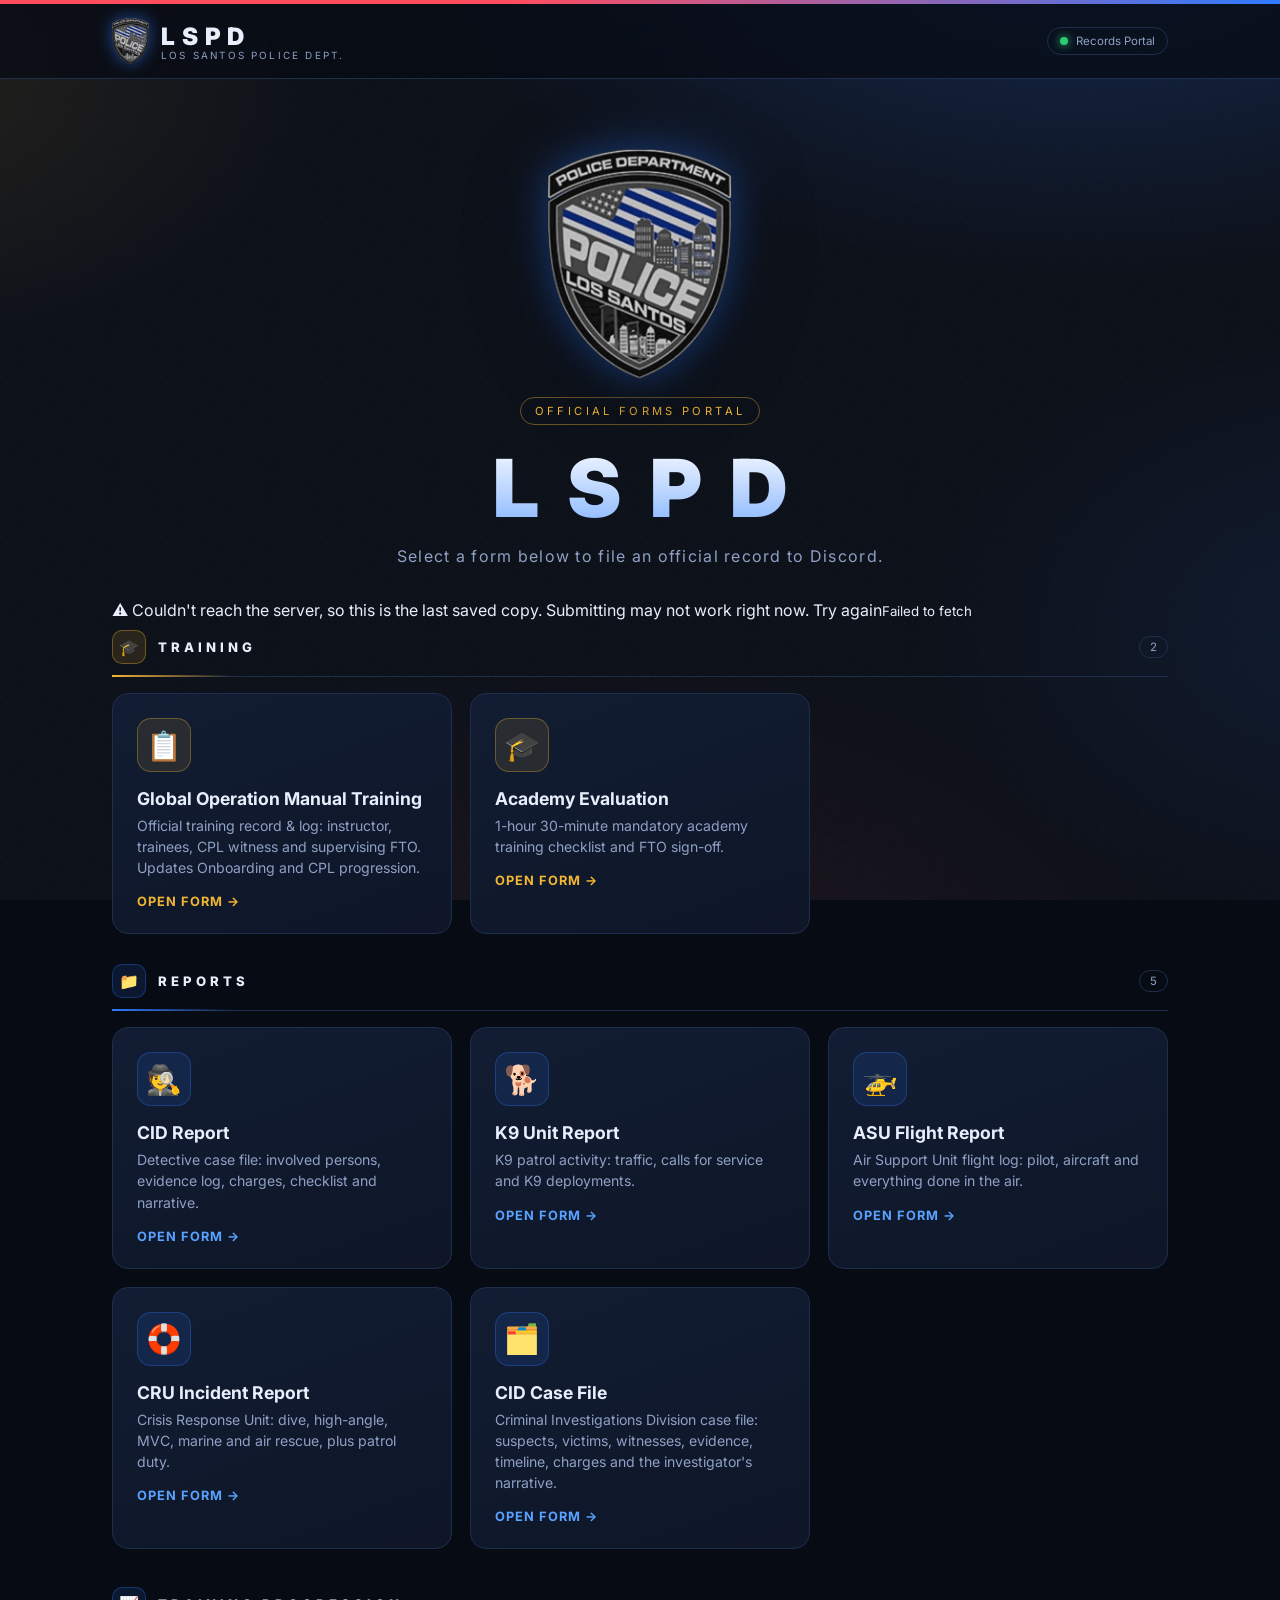
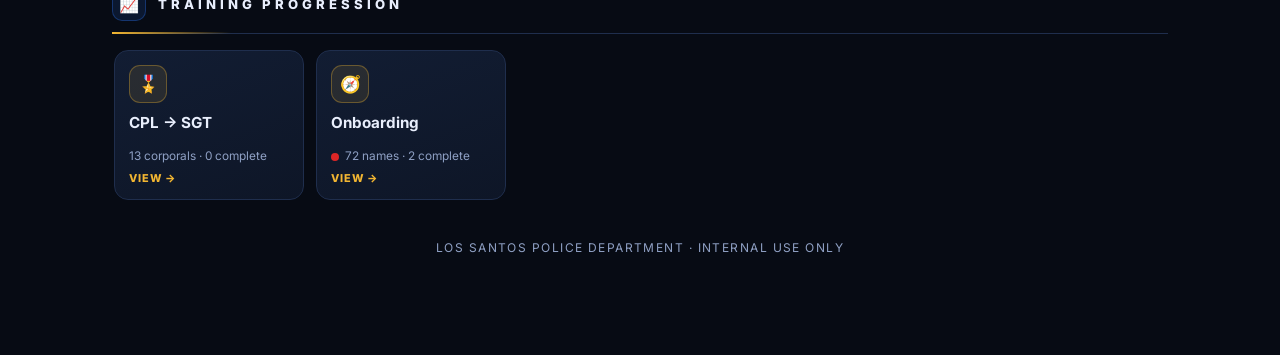
==== commit 6ec41f2c: "Add stand-alone CID Case File Builder page and Command review - cid.html / cid.js / cid.css: officer" ====
--- a/site/index.html
+++ b/site/index.html
@@ -122,6 +122,10 @@
   });
   const card = f => {
     const live = f.status === "live";
+    if (live && f.cidApp) return `<a class="card cid-card" href="cid.html">
+      <div class="ico">${Portal.esc(f.icon||"🗂️")}</div>
+      <h3>${Portal.esc(f.title)}</h3><p>${Portal.esc(f.description||"")}</p>
+      <div class="go">OPEN CASE BUILDER →</div></a>`;   // the CID case builder has its own page
     return `<div class="card ${live?"":"soon"}" ${live?`data-open="${Portal.esc(f.id)}"`:""}>
       <div class="ico">${Portal.esc(f.icon||"📄")}</div>
       <h3>${Portal.esc(f.title)}</h3><p>${Portal.esc(f.description||"")}</p>
--- a/site/portal.css
+++ b/site/portal.css
@@ -9,12 +9,14 @@
 body{
   font-family:"Inter",system-ui,-apple-system,"Segoe UI",Roboto,sans-serif;
   background:var(--bg);color:var(--text);min-height:100vh;
+  /* night glow: blue top-right, gold left, faint red/blue "light bar" glow at the bottom, fine grain */
   background-image:
-    radial-gradient(900px 500px at 85% -10%,rgba(47,123,255,.22),transparent 60%),
-    radial-gradient(700px 400px at -10% 10%,rgba(242,182,50,.10),transparent 60%),
-    linear-gradient(rgba(255,255,255,.025) 1px,transparent 1px),
-    linear-gradient(90deg,rgba(255,255,255,.025) 1px,transparent 1px);
-  background-size:auto,auto,44px 44px,44px 44px;
+    radial-gradient(1100px 620px at 85% -12%,rgba(47,123,255,.26),transparent 62%),
+    radial-gradient(800px 480px at -12% 8%,rgba(242,182,50,.11),transparent 60%),
+    radial-gradient(900px 600px at 50% 115%,rgba(255,77,94,.08),transparent 65%),
+    radial-gradient(700px 500px at 105% 70%,rgba(47,123,255,.10),transparent 60%),
+    url("data:image/svg+xml;utf8,%3Csvg%20xmlns%3D%27http%3A//www.w3.org/2000/svg%27%20width%3D%27160%27%20height%3D%27160%27%3E%3Cfilter%20id%3D%27n%27%3E%3CfeTurbulence%20type%3D%27fractalNoise%27%20baseFrequency%3D%27.9%27%20numOctaves%3D%272%27%20stitchTiles%3D%27stitch%27/%3E%3CfeColorMatrix%20values%3D%270%200%200%200%201%20%200%200%200%200%201%20%200%200%200%200%201%20%200%200%200%20.05%200%27/%3E%3C/filter%3E%3Crect%20width%3D%27100%25%27%20height%3D%27100%25%27%20filter%3D%27url%28%23n%29%27/%3E%3C/svg%3E");
+  background-size:auto,auto,auto,auto,160px 160px;
   background-attachment:fixed;
 }
 /* police light bar */
@@ -717,7 +719,7 @@
 .pb-item > .pb-row{cursor:pointer;transition:background .15s}
 .pb-item > .pb-row:hover{background:rgba(47,123,255,.05)}
 .pb-item.open > .pb-row{background:rgba(47,123,255,.07)}
-.pb-item.ready{box-shadow:inset 3px 0 0 var(--gold)}
+.pb-item.ready{box-shadow:inset 3px 0 0 var(--green)}
 .pb-who{display:flex;align-items:center;gap:10px;min-width:0}
 .pb-who code{font-family:ui-monospace,Consolas,monospace;font-size:.74rem;color:var(--blue2);background:rgba(47,123,255,.1);border-radius:5px;padding:2px 6px;flex:none}
 .pb-who .nm{font-weight:600;font-size:.9rem;white-space:nowrap;overflow:hidden;text-overflow:ellipsis}
@@ -735,7 +737,7 @@
 .pb-prog{display:flex;align-items:center;gap:10px;justify-content:flex-end}
 .pb-prog .bar{flex:1;max-width:90px;height:5px;border-radius:9px;background:rgba(255,255,255,.07);overflow:hidden}
 .pb-prog .bar i{display:block;height:100%;background:var(--blue);border-radius:9px}
-.pb-item.ready .pb-prog .bar i{background:var(--gold)}
+.pb-item.ready .pb-prog .bar i{background:var(--green)}
 .pb-prog b{font-size:.8rem;font-variant-numeric:tabular-nums;min-width:28px;text-align:right}
 .pb-detail{display:grid;grid-template-columns:repeat(auto-fill,minmax(230px,1fr));gap:8px;padding:6px 12px 14px 12px;background:rgba(47,123,255,.04);border-top:1px solid rgba(47,123,255,.12)}
 .pd-item{padding:10px 12px;border-radius:10px;background:rgba(255,255,255,.025);border:1px solid rgba(255,255,255,.05);font-size:.78rem}
@@ -901,3 +903,372 @@
 /* a report that says Fail / Not complete: kept in the record, not counted */
 .pd-item li.failed{color:var(--muted)}
 .pd-item .fail-tag{color:#f87171;font-weight:700}
+
+/* ===== "Browse charges" pop-out (pick several at once, by category) ===== */
+.mini.browse{margin-left:6px;border-color:#1B2A4A;background:#1B2A4A;color:#fff}
+.mini.browse:hover{background:#2b4170}
+.hud-addrow{display:flex;gap:10px;flex-wrap:wrap}
+.hud-addrow .hud-add{flex:1 1 200px}
+.hud-browse{border-style:solid!important}
+html.chg-lock{overflow:hidden}
+.chg-ov{position:fixed;inset:0;z-index:300;background:rgba(3,6,12,.72);backdrop-filter:blur(4px);display:flex;align-items:center;justify-content:center;padding:24px;animation:chgIn .15s ease-out}
+@keyframes chgIn{from{opacity:0}}
+.chg-modal{width:min(980px,100%);height:min(720px,100%);display:flex;flex-direction:column;background:linear-gradient(160deg,#121d33,#0b1324);border:1px solid #24365c;border-radius:18px;box-shadow:0 30px 80px -20px rgba(0,0,0,.8);color:#e8eefc;font-family:"Inter",system-ui,sans-serif;overflow:hidden}
+.chg-head{display:flex;align-items:flex-start;gap:12px;padding:18px 20px 12px;border-bottom:1px solid #1f2e4d}
+.chg-head>div{flex:1;display:grid;gap:3px}
+.chg-head b{font-size:1.08rem;letter-spacing:.01em}
+.chg-head small{color:#8fa0c4;font-size:.8rem}
+.chg-x{width:34px;height:34px;border-radius:10px;border:1px solid #24365c;background:transparent;color:#8fa0c4;font-size:15px;cursor:pointer}
+.chg-x:hover{color:#fff;border-color:#3b5590}
+.chg-who{display:flex;align-items:center;gap:12px;padding:12px 20px;background:rgba(47,123,255,.06);border-bottom:1px solid #1f2e4d}
+.chg-who label{font-size:.7rem;font-weight:700;letter-spacing:.14em;text-transform:uppercase;color:#8fa0c4}
+.chg-sel{flex:1;max-width:360px;height:38px;border-radius:10px;border:1px solid #2a3f68;background:#0a1120;color:#e8eefc;padding:0 10px;font:inherit;font-size:.92rem}
+.chg-none{font-size:.84rem;color:#fcd34d}
+.chg-search{padding:12px 20px}
+.chg-search input{width:100%;height:42px;border-radius:12px;border:1px solid #2a3f68;background:#0a1120;color:#e8eefc;padding:0 14px;font:inherit;font-size:.95rem;outline:none}
+.chg-search input:focus{border-color:#2f7bff;box-shadow:0 0 0 3px rgba(47,123,255,.2)}
+.chg-body{flex:1;min-height:0;display:grid;grid-template-columns:250px 1fr;border-top:1px solid #1f2e4d}
+.chg-nav{overflow:auto;padding:10px;border-right:1px solid #1f2e4d;display:flex;flex-direction:column;gap:2px}
+.chg-nav button{display:flex;align-items:center;gap:9px;padding:8px 10px;border-radius:9px;border:0;background:transparent;color:#b9c6e4;font:inherit;font-size:.84rem;text-align:left;cursor:pointer}
+.chg-nav button:hover{background:#16233d;color:#fff}
+.chg-nav button em{flex:1;font-style:normal}
+.chg-nav button i{font-style:normal;font-size:.7rem;color:#6f81a8;font-variant-numeric:tabular-nums}
+.chg-nav button.has{color:#fff}
+.chg-nav button.has i{color:#fff;background:#2f7bff;border-radius:999px;padding:1px 7px}
+.chg-list{overflow:auto;padding:6px 16px 18px;position:relative}
+.chg-list section{margin-top:10px}
+.chg-list h4{position:sticky;top:-6px;z-index:1;display:flex;align-items:center;gap:8px;margin:0 -16px 6px;padding:10px 16px;background:#0f1a2e;border-bottom:1px solid #1f2e4d;font-size:.74rem;letter-spacing:.12em;text-transform:uppercase;color:#9fb3dc}
+.chg-list h4 i{font-style:normal;color:#5f7299;margin-left:auto}
+.chg-item{display:flex;align-items:center;gap:12px;padding:9px 10px;border-radius:10px;cursor:pointer;border:1px solid transparent}
+.chg-item:hover{background:#132038}
+.chg-item.on{background:rgba(47,123,255,.12);border-color:rgba(47,123,255,.4)}
+.chg-item input[type=checkbox]{position:absolute;opacity:0;pointer-events:none}
+.chg-box{flex:none;width:20px;height:20px;border-radius:6px;border:1.5px solid #3b5590;display:grid;place-items:center}
+.chg-item.on .chg-box{background:#2f7bff;border-color:#2f7bff}
+.chg-item.on .chg-box::after{content:"";width:10px;height:6px;border-left:2px solid #fff;border-bottom:2px solid #fff;transform:rotate(-45deg) translate(1px,-1px)}
+.chg-t{flex:1;min-width:0;display:grid;gap:1px}
+.chg-t b{font-weight:600;font-size:.9rem;line-height:1.3}
+.chg-t small{color:#8fa0c4;font-size:.74rem}
+.chg-cls{flex:none;width:24px;height:24px;border-radius:7px;display:grid;place-items:center;font-size:.72rem;font-weight:800}
+.chg-cls.c-F{background:rgba(255,77,94,.16);color:#ff8090;border:1px solid rgba(255,77,94,.35)}
+.chg-cls.c-M{background:rgba(242,182,50,.14);color:#f5c542;border:1px solid rgba(242,182,50,.35)}
+.chg-cls.c-I{background:rgba(90,162,255,.14);color:#8cbcff;border:1px solid rgba(90,162,255,.35)}
+.chg-cnt{flex:none;display:flex;align-items:center;border:1px solid #2a3f68;border-radius:9px;overflow:hidden;background:#0a1120}
+.chg-cnt[hidden]{display:none}
+.chg-cnt button{width:28px;height:30px;border:0;background:transparent;color:#cfe0ff;font-size:16px;cursor:pointer}
+.chg-cnt button:hover{background:#1a2a48}
+.chg-cnt input{width:38px;padding:0;height:30px;border:0;background:transparent;color:#fff;text-align:center;font:inherit;font-weight:700;font-size:.9rem;outline:none}
+.chg-empty{padding:40px 10px;text-align:center;color:#8fa0c4}
+.chg-foot{display:flex;align-items:center;gap:10px;padding:14px 20px;border-top:1px solid #1f2e4d;background:#0c1527}
+.chg-sum{flex:1;font-size:.86rem;color:#b9c6e4}
+.chg-sum b{color:#fff}
+.chg-clear{height:40px;padding:0 16px;border-radius:11px;border:1px solid #2a3f68;background:transparent;color:#cfe0ff;font:inherit;font-weight:600;cursor:pointer}
+.chg-go{height:40px;padding:0 20px;border-radius:11px;border:0;background:linear-gradient(135deg,#2f7bff,#1b57d6);color:#fff;font:inherit;font-weight:700;cursor:pointer;box-shadow:0 10px 28px -10px rgba(47,123,255,.9)}
+.chg-go:disabled{opacity:.45;cursor:default;box-shadow:none}
+@media(max-width:760px){
+  .chg-ov{padding:0;align-items:stretch}
+  .chg-modal{height:100%;border-radius:0;border:0}
+  .chg-body{grid-template-columns:1fr;grid-template-rows:auto 1fr}
+  .chg-nav{flex-direction:row;overflow-x:auto;overflow-y:hidden;border-right:0;border-bottom:1px solid #1f2e4d;padding:8px 10px;gap:6px}
+  .chg-nav button{flex:none;border:1px solid #24365c;border-radius:999px;padding:6px 12px;white-space:nowrap}
+  .chg-who{flex-wrap:wrap}
+  .chg-sel{max-width:none;font-size:16px}
+  .chg-search input{font-size:16px}
+  .chg-foot{flex-wrap:wrap}
+  .chg-sum{flex:1 1 100%}
+  .chg-go{flex:1}
+}
+
+/* --- charges: suspect buttons instead of "+ Add Charge" --- */
+.whobar{display:flex;flex-wrap:wrap;align-items:center;gap:8px}
+.whobar .wb-l{font-size:12px;font-weight:700;color:#334D6E;margin-right:4px}
+.whobar .wb-none{font-size:12.5px;font-style:italic;color:#6b7280}
+.wb-who{display:inline-flex;align-items:center;gap:8px;height:34px;padding:0 12px 0 4px;border-radius:999px;border:1px solid #1B2A4A;background:#1B2A4A;color:#fff;font:inherit;font-size:13px;font-weight:700;cursor:pointer}
+.wb-who:hover{background:#2b4170}
+.wb-who .wb-av{width:26px;height:26px;border-radius:50%;display:grid;place-items:center;background:#fff;color:#1B2A4A;font-size:11px;font-weight:800}
+.wb-who i{font-style:normal;font-size:11px;background:rgba(255,255,255,.18);border-radius:999px;padding:1px 8px}
+.hud-whobar{padding:4px 0 0}
+.hud-whobar .wb-l{color:var(--hm,#8fb4ff);font-size:11px;letter-spacing:.14em;text-transform:uppercase}
+.hud-whobar .wb-none{color:var(--hm,#8fa0c4)}
+.hud-whobar .wb-who{height:38px;border-color:rgba(90,162,255,.45);background:rgba(47,123,255,.12);color:#e8eefc}
+.hud-whobar .wb-who:hover{background:rgba(47,123,255,.25)}
+.hud-whobar .wb-who .wb-av{background:#2f7bff;color:#fff}
+
+/* --- pop-out v2: header holds the suspect, search sits above the categories, one category at a time --- */
+.chg-head{align-items:center}
+.chg-head .chg-who{padding:0;background:none;border:0;gap:10px}
+.chg-head .chg-sel{min-width:200px}
+.chg-nav .chg-search{padding:2px 0 8px}
+.chg-nav .chg-search input{height:38px;font-size:.88rem}
+.chg-nav button.act{background:linear-gradient(90deg,rgba(47,123,255,.22),rgba(47,123,255,.06));color:#fff;box-shadow:inset 3px 0 0 #2f7bff}
+.chg-nav .chg-picked{margin-bottom:6px;border-bottom:1px solid #1f2e4d!important;border-radius:9px 9px 0 0!important}
+.chg-nav button.has i{color:#fff;background:#2f7bff;border-radius:999px;padding:1px 7px}
+.chg-list{padding:4px 18px 18px}
+.chg-list h4{margin:0 -18px 14px;padding:12px 18px;position:sticky;top:-4px}
+.chg-list h4 ~ h4{margin-top:18px}
+.chg-grid{display:grid;gap:10px}
+/* square tiles */
+.chg-grid.tiles{grid-template-columns:repeat(auto-fill,minmax(178px,1fr))}
+.chg-grid.tiles .chg-tile{position:relative;display:flex;flex-direction:column;gap:6px;min-height:112px;padding:12px 12px 12px;border-radius:14px;border:1px solid #22355a;background:linear-gradient(160deg,#14213b,#0f1a2f);cursor:pointer;transition:transform .12s,border-color .12s,background .12s}
+.chg-grid.tiles .chg-tile:hover{transform:translateY(-2px);border-color:#3b5590}
+.chg-grid.tiles .chg-tile b{font-size:.9rem;font-weight:700;line-height:1.3;flex:1}
+.chg-grid.tiles .chg-tile small{font-size:.74rem;color:#8fa0c4;font-variant-numeric:tabular-nums}
+.ct-top{display:flex;align-items:center;justify-content:space-between}
+.chg-grid.tiles .chg-cls{width:auto;height:auto;padding:2px 8px;border-radius:999px;font-size:.62rem;letter-spacing:.06em;text-transform:uppercase}
+.ct-ck{width:20px;height:20px;border-radius:50%;border:1.5px solid #3b5590;display:grid;place-items:center;flex:none}
+.chg-tile.on .ct-ck{background:#2f7bff;border-color:#2f7bff}
+.chg-tile.on .ct-ck::after{content:"";width:9px;height:5px;border-left:2px solid #fff;border-bottom:2px solid #fff;transform:rotate(-45deg) translate(1px,-1px)}
+.chg-grid.tiles .chg-tile.on{border-color:#2f7bff;background:linear-gradient(160deg,rgba(47,123,255,.25),rgba(47,123,255,.08));box-shadow:0 10px 26px -14px rgba(47,123,255,.9)}
+.chg-grid.tiles .chg-tile.c-F{border-top:3px solid rgba(255,77,94,.7)}
+.chg-grid.tiles .chg-tile.c-M{border-top:3px solid rgba(242,182,50,.7)}
+.chg-grid.tiles .chg-tile.c-I{border-top:3px solid rgba(90,162,255,.7)}
+.chg-tile .chg-cnt{align-self:flex-start;margin-top:2px}
+/* bubbles (pills) */
+.chg-grid.pills{display:flex;flex-wrap:wrap;gap:8px}
+.chg-grid.pills .chg-tile{display:inline-flex;align-items:center;gap:8px;padding:8px 14px 8px 8px;border-radius:999px;border:1px solid #2a3f68;background:#111c33;cursor:pointer;transition:background .12s,border-color .12s}
+.chg-grid.pills .chg-tile:hover{border-color:#4a68a8;background:#16243f}
+.chg-grid.pills .chg-tile b{font-size:.86rem;font-weight:600;white-space:nowrap}
+.chg-grid.pills .chg-tile small{font-size:.72rem;color:#8fa0c4;white-space:nowrap}
+.chg-grid.pills .chg-tile.on{background:#2f7bff;border-color:#2f7bff}
+.chg-grid.pills .chg-tile.on small{color:#dbe8ff}
+.chg-grid.pills .chg-tile.on .ct-ck{background:#fff;border-color:#fff}
+.chg-grid.pills .chg-tile.on .ct-ck::after{border-color:#2f7bff}
+.ct-dot{width:8px;height:8px;border-radius:50%;flex:none}
+.ct-dot.c-F{background:#ff4d5e}.ct-dot.c-M{background:#f2b632}.ct-dot.c-I{background:#5aa2ff}
+.chg-grid.pills .chg-tile .chg-cnt{margin:0 0 0 4px;background:rgba(0,0,0,.25);border-color:rgba(255,255,255,.35)}
+.chg-grid.pills .chg-tile .chg-cnt button,.chg-grid.pills .chg-tile .chg-cnt input{height:26px}
+@media(max-width:760px){
+  .chg-head{flex-wrap:wrap}
+  .chg-head .chg-who{order:3;flex:1 1 100%}
+  .chg-head .chg-sel{flex:1;min-width:0}
+  .chg-nav{flex-wrap:nowrap}
+  .chg-nav .chg-search{flex:0 0 170px;padding:0}
+  .chg-nav .chg-picked{margin-bottom:0;border-radius:999px!important;border:1px solid #24365c!important}
+  .chg-nav button.act{box-shadow:none;background:#2f7bff;border-color:#2f7bff}
+  .chg-grid.tiles{grid-template-columns:repeat(2,1fr);gap:8px}
+  .chg-grid.tiles .chg-tile{min-height:104px;padding:10px}
+}
+
+/* --- live booking slip (beside the bubbles) --- */
+.chg-modal.has-slip{width:min(1240px,100%)}
+.chg-modal.has-slip .chg-body{grid-template-columns:230px 1fr 290px}
+.chg-slip{border-left:1px solid #1f2e4d;background:#0a1222;padding:16px;overflow:auto;display:flex;flex-direction:column}
+.sl-paper{position:relative;background:#f7f3e8;color:#1c2333;border-radius:4px 4px 0 0;padding:16px 14px 18px;margin-bottom:10px;font-family:ui-monospace,"SFMono-Regular",Consolas,monospace;box-shadow:0 18px 40px -18px rgba(0,0,0,.9)}
+.sl-paper::after{content:"";position:absolute;left:0;right:0;bottom:-8px;height:8px;background:radial-gradient(circle at 7px 0,#f7f3e8 7px,transparent 7.5px) 0 0/14px 8px repeat-x}
+.sl-head{text-align:center;border-bottom:2px solid #1c2333;padding-bottom:8px;margin-bottom:10px}
+.sl-head b{display:block;font-size:.66rem;letter-spacing:.12em}
+.sl-head span{display:block;margin-top:3px;font-size:1rem;font-weight:800;letter-spacing:.28em}
+.sl-meta{display:flex;justify-content:space-between;gap:10px;padding-bottom:10px;border-bottom:1px dashed #9aa1ad;margin-bottom:8px}
+.sl-meta small{display:block;font-size:.58rem;color:#6b7280;letter-spacing:.1em}
+.sl-meta b{font-size:.8rem}
+.sl-meta div:last-child{text-align:right}
+.sl-line{display:grid;grid-template-columns:auto 1fr auto;gap:8px;align-items:start;padding:7px 0;border-bottom:1px dotted #c3c7cf;animation:slIn .18s ease-out}
+@keyframes slIn{from{opacity:0;transform:translateY(-4px)}}
+.sl-n{font-weight:800;font-size:.8rem;min-width:24px}
+.sl-c b{display:block;font-size:.76rem;line-height:1.3}
+.sl-c small{display:flex;align-items:center;gap:4px;font-size:.64rem;color:#5b6270;margin-top:2px}
+.sl-c .ct-dot{width:7px;height:7px}
+.sl-x{border:0;background:transparent;color:#9aa1ad;cursor:pointer;font-size:.75rem;padding:2px 4px}
+.sl-x:hover{color:#dc2626}
+.sl-empty{padding:22px 4px;text-align:center;font-size:.72rem;color:#7b8190}
+.sl-tot{margin-top:8px}
+.sl-row{display:flex;justify-content:space-between;font-size:.7rem;padding:2px 0;color:#424a59}
+.sl-big{display:grid;grid-template-columns:1fr 1fr;gap:8px;margin-top:10px;padding-top:10px;border-top:2px solid #1c2333}
+.sl-big small{display:block;font-size:.56rem;letter-spacing:.12em;color:#6b7280}
+.sl-big b{font-size:1.15rem;font-weight:800}
+.sl-big b em{font-style:normal;font-size:.66rem;font-weight:600}
+.sl-big div:last-child{text-align:right}
+.sl-toggle{display:none}
+@media(max-width:760px){
+  .chg-modal.has-slip .chg-body{grid-template-columns:1fr;grid-template-rows:auto 1fr}
+  .chg-slip{position:absolute;left:0;right:0;bottom:var(--slip-bottom,118px);max-height:62%;border-left:0;border-top:1px solid #24365c;padding:0;background:#0a1222;z-index:5;overflow:hidden;display:block}
+  .chg-modal{position:relative}
+  .sl-toggle{display:flex;align-items:center;gap:6px;width:100%;height:44px;padding:0 16px;border:0;background:#101b31;color:#cfe0ff;font:inherit;font-size:.84rem;cursor:pointer}
+  .sl-toggle b{color:#fff}
+  .sl-toggle span{margin-left:auto;transition:transform .2s}
+  .chg-slip .sl-paper{display:none;margin:12px 14px 16px;max-height:calc(62vh - 70px);overflow:auto}
+  .chg-slip.open .sl-paper{display:block}
+  .chg-slip.open .sl-toggle span{transform:rotate(180deg)}
+  .chg-slip{display:flex;flex-direction:column-reverse}
+  .chg-modal.has-slip .chg-list{padding-bottom:60px}
+}
+@media(max-width:760px){
+  /* phone bubbles: name on top, time/fine under it, so long names never run off the screen */
+  .chg-grid.pills{display:grid;gap:8px}
+  .chg-grid.pills .chg-tile{display:grid;grid-template-columns:auto 1fr auto;column-gap:10px;row-gap:2px;align-items:center;border-radius:20px;padding:9px 14px 9px 9px}
+  .chg-grid.pills .chg-tile .ct-ck{grid-column:1;grid-row:1/span 2}
+  .chg-grid.pills .chg-tile b{grid-column:2;grid-row:1;white-space:normal}
+  .chg-grid.pills .chg-tile small{grid-column:2;grid-row:2}
+  .chg-grid.pills .chg-tile .ct-dot{grid-column:3;grid-row:1/span 2}
+  .chg-grid.pills .chg-tile .chg-cnt{grid-column:2;grid-row:3;justify-self:start;margin:6px 0 0}
+  .chg-modal.has-slip .chg-list{padding-bottom:70px}
+}
+
+/* ===== charges grouped under one suspect: ──[ JD John Doe ✎ ]── with the charges bracketed underneath ===== */
+.hud-rhead.sf-hide{display:none}
+.sg-head{margin:6px 0 10px}
+.sg-head:not(:first-of-type){margin-top:18px}
+.sg-br{display:flex;align-items:center;gap:12px}
+.sg-l{flex:1;height:1px;background:linear-gradient(90deg,transparent,rgba(var(--hcr,47,123,255),.55))}
+.sg-l:last-child{background:linear-gradient(90deg,rgba(var(--hcr,47,123,255),.55),transparent)}
+.sg-name{position:relative;display:inline-flex;align-items:center;gap:10px;padding:6px 16px 6px 6px;border-radius:999px;border:1px solid rgba(var(--hcr,47,123,255),.55);background:rgba(var(--hcr,47,123,255),.1);color:#fff;font:inherit;cursor:pointer;transition:.2s}
+.sg-name::before,.sg-name::after{position:absolute;top:50%;transform:translateY(-52%);font:300 30px/1 "Inter",sans-serif;color:var(--hc,#5aa2ff);opacity:.9}
+.sg-name::before{content:"[";left:-16px}
+.sg-name::after{content:"]";right:-16px}
+.sg-name b{font-size:15px;letter-spacing:.06em;text-transform:uppercase}
+.sg-name em{font-style:normal;font-size:11px;font-weight:700;letter-spacing:.08em;color:var(--hc,#5aa2ff);opacity:.85;text-transform:uppercase}
+.sg-name:hover{background:linear-gradient(135deg,var(--hc,#2f7bff),var(--hv,#1b57d6));border-color:transparent;box-shadow:0 0 26px -6px var(--hc,#2f7bff)}
+.sg-name:hover em{color:#fff}
+.sg-av{width:30px;height:30px;border-radius:50%;display:grid;place-items:center;background:linear-gradient(135deg,var(--hc,#2f7bff),var(--hv,#1b57d6));color:#021018;font-size:11.5px;font-weight:900}
+.sg-meta{display:flex;justify-content:center;gap:14px;margin-top:7px;font-size:12px;color:var(--hm,#8fa0c4)}
+.sg-meta b{color:#fde68a;font-weight:700}
+.sg-meta span+span::before{content:"·";margin-right:14px;opacity:.5}
+/* the charge rows: no suspect box, joined to the name by a bracket */
+.hud-row.sf{position:relative;margin-left:30px;grid-template-columns:minmax(0,1fr) 92px minmax(118px,auto)!important}
+.hud-row.sf .linkcell{display:none}
+.hud-row.sf::before{content:"";position:absolute;left:-19px;top:-9px;bottom:-9px;border-left:2px solid rgba(var(--hcr,47,123,255),.45)}
+.hud-row.sf.sg-first::before{top:-14px}
+.hud-row.sf.sg-last::before{bottom:50%;border-bottom:2px solid rgba(var(--hcr,47,123,255),.45);border-bottom-left-radius:10px;width:12px}
+.hud-row.sf:not(.sg-last)::after{content:"";position:absolute;left:-19px;top:50%;width:12px;border-top:2px solid rgba(var(--hcr,47,123,255),.45)}
+.hud-row.sf .cell:nth-child(3) input.g{text-align:center}
+.hud-row.sf .cell:nth-child(3)::after{content:"counts";position:absolute;opacity:0}
+.hud-row.sf .hud-tick em{display:inline}
+/* classic sheet look: same idea in table rows */
+table.xl tr.sg-head td{background:#F4F6F9;padding:10px 12px;border-color:#D9D9D9}
+table.xl tr.sg-head .sg-l{background:#B8C2D3}
+table.xl tr.sg-head .sg-name{background:#1B2A4A;border-color:#1B2A4A}
+table.xl tr.sg-head .sg-name::before,table.xl tr.sg-head .sg-name::after{color:#1B2A4A}
+table.xl tr.sg-head .sg-name em{color:#cfe0ff}
+table.xl tr.sg-head .sg-av{background:#fff;color:#1B2A4A}
+table.xl tr.sg-head .sg-meta{color:#4A607A}
+table.xl tr.sg-head .sg-meta b{color:#1B2A4A}
+table.xl tr.dyn.sf td.linkcell select{visibility:hidden}
+@media(max-width:760px){
+  .hud-row.sf{grid-template-columns:minmax(0,1fr)!important;margin-left:22px}
+  .hud-row.sf::before{left:-14px}
+  .hud-row.sf:not(.sg-last)::after{left:-14px;width:9px}
+  .sg-name b{font-size:13px}
+  .sg-meta{flex-wrap:wrap;gap:8px}
+  .sg-meta span+span::before{margin-right:8px}
+}
+.paper.hud .hud-row.sf .cell.linkcell,.paper .hud-row.sf .cell.linkcell{display:none!important}
+.paper.hud .hud-row.sf .cell:nth-child(2) input.g{font-weight:600}
+@media(max-width:760px){
+  .paper.hud .hud-row.sf{grid-template-columns:minmax(0,1fr) auto!important;row-gap:8px}
+  .paper.hud .hud-row.sf .cell:nth-child(2){grid-column:1/-1}
+  .paper.hud .hud-row.sf .cell:nth-child(2)::before{display:none}
+  .paper.hud .hud-row.sf .cell:nth-child(3){display:flex;align-items:center;gap:8px}
+  .paper.hud .hud-row.sf .cell:nth-child(3)::before{margin:0}
+  .paper.hud .hud-row.sf .cell:nth-child(3) input.g{width:70px}
+  .paper.hud .hud-row.sf .act{justify-content:flex-end}
+}
+
+/* ===== link evidence / vehicles to people ===== */
+.tagline{display:flex;flex-wrap:wrap;align-items:center;gap:6px}
+.hud-row .tagline{grid-column:1/-1;order:9;padding:0 2px 2px}
+.hud-row .act{order:8}
+table.xl tr.dyn td .tagline{margin-top:6px}
+.tag-add{height:28px;padding:0 11px;border-radius:999px;border:1px dashed rgba(var(--hcr,47,123,255),.55);background:transparent;color:var(--hc,#2f7bff);font:600 11.5px/1 "Inter",sans-serif;letter-spacing:.03em;cursor:pointer}
+.tag-add:hover{border-style:solid;background:rgba(var(--hcr,47,123,255),.1)}
+table.xl .tag-add{color:#334D6E;border-color:#8a9ab3;height:24px}
+.tag-chips{display:contents}
+.tchip{display:inline-flex;align-items:center;gap:6px;height:28px;padding:0 4px 0 3px;border-radius:999px;background:rgba(255,255,255,.06);border:1px solid rgba(255,255,255,.14);color:#e8eefc;font-size:12px;font-weight:600}
+.tchip i{width:22px;height:22px;border-radius:50%;display:grid;place-items:center;font-style:normal;font-size:9.5px;font-weight:800;background:#64748b;color:#fff}
+.tchip small{font-size:10px;font-weight:600;opacity:.65;text-transform:uppercase;letter-spacing:.06em}
+.tchip .tx{width:20px;height:20px;border-radius:50%;border:0;background:transparent;color:inherit;opacity:.55;cursor:pointer;font-size:10px}
+.tchip .tx:hover{opacity:1;background:rgba(255,255,255,.12)}
+.tchip.gone{opacity:.5;text-decoration:line-through}
+.r-suspect i,i.r-suspect{background:#ef4444}.tchip.r-suspect{border-color:rgba(239,68,68,.5);background:rgba(239,68,68,.12)}
+.r-victim i,i.r-victim{background:#f59e0b}.tchip.r-victim{border-color:rgba(245,158,11,.5);background:rgba(245,158,11,.12)}
+.r-witness i,i.r-witness{background:#3b82f6}.tchip.r-witness{border-color:rgba(59,130,246,.5);background:rgba(59,130,246,.12)}
+.r-person-of-interest i,i.r-person-of-interest{background:#a855f7}.tchip.r-person-of-interest{border-color:rgba(168,85,247,.5);background:rgba(168,85,247,.12)}
+.r-complainant i,i.r-complainant{background:#14b8a6}.tchip.r-complainant{border-color:rgba(20,184,166,.5);background:rgba(20,184,166,.12)}
+table.xl .tchip{color:#1c2333;background:#eef2f8;border-color:#c9d3e3}
+.tag-pop{position:fixed;z-index:250;background:linear-gradient(160deg,#121d33,#0b1324);border:1px solid #24365c;border-radius:14px;padding:8px;box-shadow:0 24px 60px -20px rgba(0,0,0,.85);color:#e8eefc;font-family:"Inter",system-ui,sans-serif;display:grid;gap:2px;max-height:340px;overflow:auto}
+.tp-h{font-size:10.5px;font-weight:700;letter-spacing:.12em;text-transform:uppercase;color:#8fa0c4;padding:6px 8px 8px}
+.tp-i{display:flex;align-items:center;gap:10px;padding:8px;border-radius:10px;border:0;background:transparent;color:inherit;font:inherit;text-align:left;cursor:pointer}
+.tp-i:hover{background:#16233d}
+.tp-i.on{background:rgba(47,123,255,.16)}
+.tp-i i{width:26px;height:26px;border-radius:50%;display:grid;place-items:center;font-style:normal;font-size:10px;font-weight:800;color:#fff;background:#64748b;flex:none}
+.tp-i b{flex:1;font-size:.88rem;font-weight:600}
+.tp-i small{font-size:.7rem;color:#8fa0c4}
+.tp-ck{width:18px;height:18px;border-radius:5px;border:1.5px solid #3b5590;flex:none;display:grid;place-items:center}
+.tp-i.on .tp-ck{background:#2f7bff;border-color:#2f7bff}
+.tp-i.on .tp-ck::after{content:"";width:8px;height:5px;border-left:2px solid #fff;border-bottom:2px solid #fff;transform:rotate(-45deg) translate(1px,-1px)}
+.tp-none{padding:12px 8px;font-size:.84rem;color:#fcd34d}
+.tp-done{margin-top:6px;height:34px;border-radius:10px;border:0;background:#2f7bff;color:#fff;font:inherit;font-weight:700;cursor:pointer}
+
+/* ===== writing guide: facts from the report ===== */
+.ng-gaps{display:flex;flex-wrap:wrap;align-items:center;gap:6px;margin:8px 0 2px}
+.ng-gaps[hidden]{display:none}
+.ng-gl{font-size:11.5px;font-weight:700;color:var(--hm,#4A607A);margin-right:4px}
+.ng-gap{display:inline-flex;align-items:center;gap:6px;height:28px;padding:0 6px 0 10px;border-radius:999px;border:1px solid rgba(245,158,11,.45);background:rgba(245,158,11,.1);color:#fde68a;font:600 12px/1 "Inter",sans-serif;cursor:pointer}
+.ng-gap em{font-style:normal;width:18px;height:18px;border-radius:50%;display:grid;place-items:center;background:rgba(245,158,11,.3);color:#fff;font-size:12px}
+.ng-gap:hover{background:rgba(245,158,11,.22)}
+.paper:not(.hud) .ng-gap{color:#7c4a03;background:#fff6e0;border-color:#f0c36d}
+.paper:not(.hud) .ng-gap em{background:#f0c36d;color:#5a3600}
+.tp-i i.r-suspect{background:#ef4444}.tp-i i.r-victim{background:#f59e0b}.tp-i i.r-witness{background:#3b82f6}.tp-i i.r-person-of-interest{background:#a855f7}.tp-i i.r-complainant{background:#14b8a6}
+
+/* narrative <-> report sync switch */
+.ng-syncrow{display:flex;flex-wrap:wrap;align-items:center;gap:10px;margin-top:8px}
+.ng-sync{display:inline-flex;align-items:center;gap:8px;font-size:12.5px;font-weight:700;color:var(--hc,#334D6E);cursor:pointer;user-select:none}
+.ng-sync input{position:absolute;opacity:0;pointer-events:none}
+.ng-sync .sw{width:34px;height:19px;border-radius:999px;background:rgba(127,140,170,.35);position:relative;transition:.2s;flex:none}
+.ng-sync .sw::after{content:"";position:absolute;top:2px;left:2px;width:15px;height:15px;border-radius:50%;background:#fff;transition:.2s}
+.ng-sync input:checked+.sw{background:#22c55e}
+.ng-sync input:checked+.sw::after{left:17px}
+.ng-sync input:focus-visible+.sw{outline:2px solid var(--hc,#2f7bff);outline-offset:2px}
+.ng-syncst{font-size:11.5px;color:var(--hm,#6b7280)}
+
+/* evidence / vehicles grouped under the person they're linked to (same look as charges) */
+.hud-row.tg{position:relative;margin-left:30px}
+.hud-row.tg::before{content:"";position:absolute;left:-19px;top:-9px;bottom:-9px;border-left:2px solid rgba(var(--hcr,47,123,255),.45)}
+.hud-row.tg.sg-first::before{top:-14px}
+.hud-row.tg.sg-last::before{bottom:50%;border-bottom:2px solid rgba(var(--hcr,47,123,255),.45);border-bottom-left-radius:10px;width:12px}
+.hud-row.tg:not(.sg-last)::after{content:"";position:absolute;left:-19px;top:50%;width:12px;border-top:2px solid rgba(var(--hcr,47,123,255),.45)}
+.sg-name .sg-av+.sg-av{margin-left:-14px;box-shadow:0 0 0 2px #0b1324}
+.sg-head.sg-free .sg-name{border-style:dashed;background:transparent}
+.sg-head.sg-free .sg-av{background:#334155;color:#cbd5e1}
+.sg-head.sg-free .sg-name::before,.sg-head.sg-free .sg-name::after{opacity:.4}
+.wb-who.wb-free{border-style:dashed;background:transparent;color:inherit}
+.hud-whobar .wb-who.wb-free{background:transparent}
+.wb-who.r-suspect .wb-av{background:#ef4444;color:#fff}.wb-who.r-victim .wb-av{background:#f59e0b;color:#fff}.wb-who.r-witness .wb-av{background:#3b82f6;color:#fff}
+.wb-who.r-person-of-interest .wb-av{background:#a855f7;color:#fff}.wb-who.r-complainant .wb-av{background:#14b8a6;color:#fff}
+.hud-addrow:has(.whobar) .hud-add[hidden]{display:none}
+@media(max-width:760px){
+  .hud-row.tg{margin-left:22px}
+  .hud-row.tg::before{left:-14px}
+  .hud-row.tg:not(.sg-last)::after{left:-14px;width:9px}
+}
+.hud-add[hidden],.mini[hidden]{display:none!important}
+.dyn.tg .tag-chips{display:none}
+
+/* ===== CID Case File look ("ciu"): dark maroon & gold, case-file stamps ===== */
+.paper-wrap.div-ciu,.pk-ciu{--hc:#f0b94a;--hv:#d9822b;--hcr:240,185,74;--hvr:217,130,43;--hlr:214,170,120;--hsr:22,12,10;--hs2r:44,24,18;--ht:#f7ecd8;--hm:#bfa58a;--hr:#ef4444}
+.paper-wrap.div-ciu{box-shadow:0 0 0 1px rgba(240,185,74,.3),0 40px 90px -40px rgba(0,0,0,.95),0 0 80px -34px rgba(217,130,43,.45)}
+.div-ciu .paper.hud{background:radial-gradient(900px 480px at -10% -10%,rgba(217,130,43,.16),transparent 60%),radial-gradient(800px 480px at 110% 0,rgba(240,185,74,.08),transparent 60%),linear-gradient(180deg,#1d0f0c,#140a08 55%,#0e0706)}
+.div-ciu .hud-grid-bg{background-image:repeating-linear-gradient(0deg,rgba(214,170,120,.035) 0 1px,transparent 1px 34px);background-size:auto}
+.div-ciu .div-deco i:nth-child(1){right:34px;top:40px;width:150px;height:44px;border:3px solid rgba(239,68,68,.35);border-radius:6px;transform:rotate(-12deg);background:none}
+.div-ciu .div-deco i:nth-child(1)::after{content:"CONFIDENTIAL";position:absolute;inset:0;display:grid;place-items:center;font:800 15px/1 "Saira Condensed","Inter",sans-serif;letter-spacing:.18em;color:rgba(239,68,68,.4)}
+.div-ciu .div-deco i:nth-child(2),.div-ciu .div-deco i:nth-child(3){display:none}
+.div-ciu .div-deco i{position:absolute}
+.div-ciu .hud-scan{background:linear-gradient(180deg,transparent,rgba(240,185,74,.04),transparent)}
+.div-ciu .hud-htext h2,.div-ciu .hud-chead h3,.div-ciu .hud-heading{font-family:"Saira Condensed","Orbitron",sans-serif;font-weight:800;letter-spacing:.08em;text-transform:uppercase}
+.div-ciu .hud-htext h2{font-size:clamp(22px,2.8vw,34px);background:linear-gradient(180deg,#ffd98a,#d9822b);-webkit-background-clip:text;background-clip:text;-webkit-text-fill-color:transparent}
+.div-ciu .hud-kicker{color:var(--hc);letter-spacing:.22em}
+.div-ciu .hud-status{color:#fecaca;border-color:rgba(239,68,68,.5);background:rgba(239,68,68,.1)}
+.div-ciu .hud-status .pulse{background:#ef4444}
+.div-ciu .hud-card{border-radius:10px;border:1px solid rgba(214,170,120,.2);background:linear-gradient(180deg,rgba(44,24,18,.62),rgba(22,12,10,.55))}
+.div-ciu .hud-card::before{background:linear-gradient(90deg,#f0b94a,transparent);height:2px;opacity:.8}
+.div-ciu .hud-chead h3::before{content:counter(sec,decimal-leading-zero);display:inline-grid;place-items:center;min-width:28px;height:22px;padding:0 4px;margin-right:10px;border-radius:4px;border:1px solid rgba(240,185,74,.6);color:var(--hc);font-size:12px}
+.div-ciu .hud-emblem .ring{border-color:rgba(240,185,74,.55)}
+.div-ciu .paper.hud input.g,.div-ciu .paper.hud select.g,.div-ciu .paper.hud textarea.g,.div-ciu .hud-row{border-radius:8px}
+.div-ciu .paper.hud input.g::placeholder,.div-ciu .paper.hud textarea.g::placeholder,.div-ciu .paper.hud .ofc-in::placeholder{color:#7d6352}
+.div-ciu .hud-empty{color:#9b8270}
+.div-ciu .paper.hud select.g option{background:#1d0f0c}
+.pk-ciu{background:rgba(29,15,12,.97);border-color:rgba(214,170,120,.3);color:#f7ecd8}
+/* white sheet: columns 4-5 tucked under column 3 */
+table.xl td .xcol{margin-top:6px}
+table.xl td .xcol small{display:block;font-size:11px;color:#4A607A;margin-bottom:2px}
+@media (max-width:640px){.div-ciu .div-deco{display:none}}
+a.card{color:inherit;text-decoration:none;display:block}
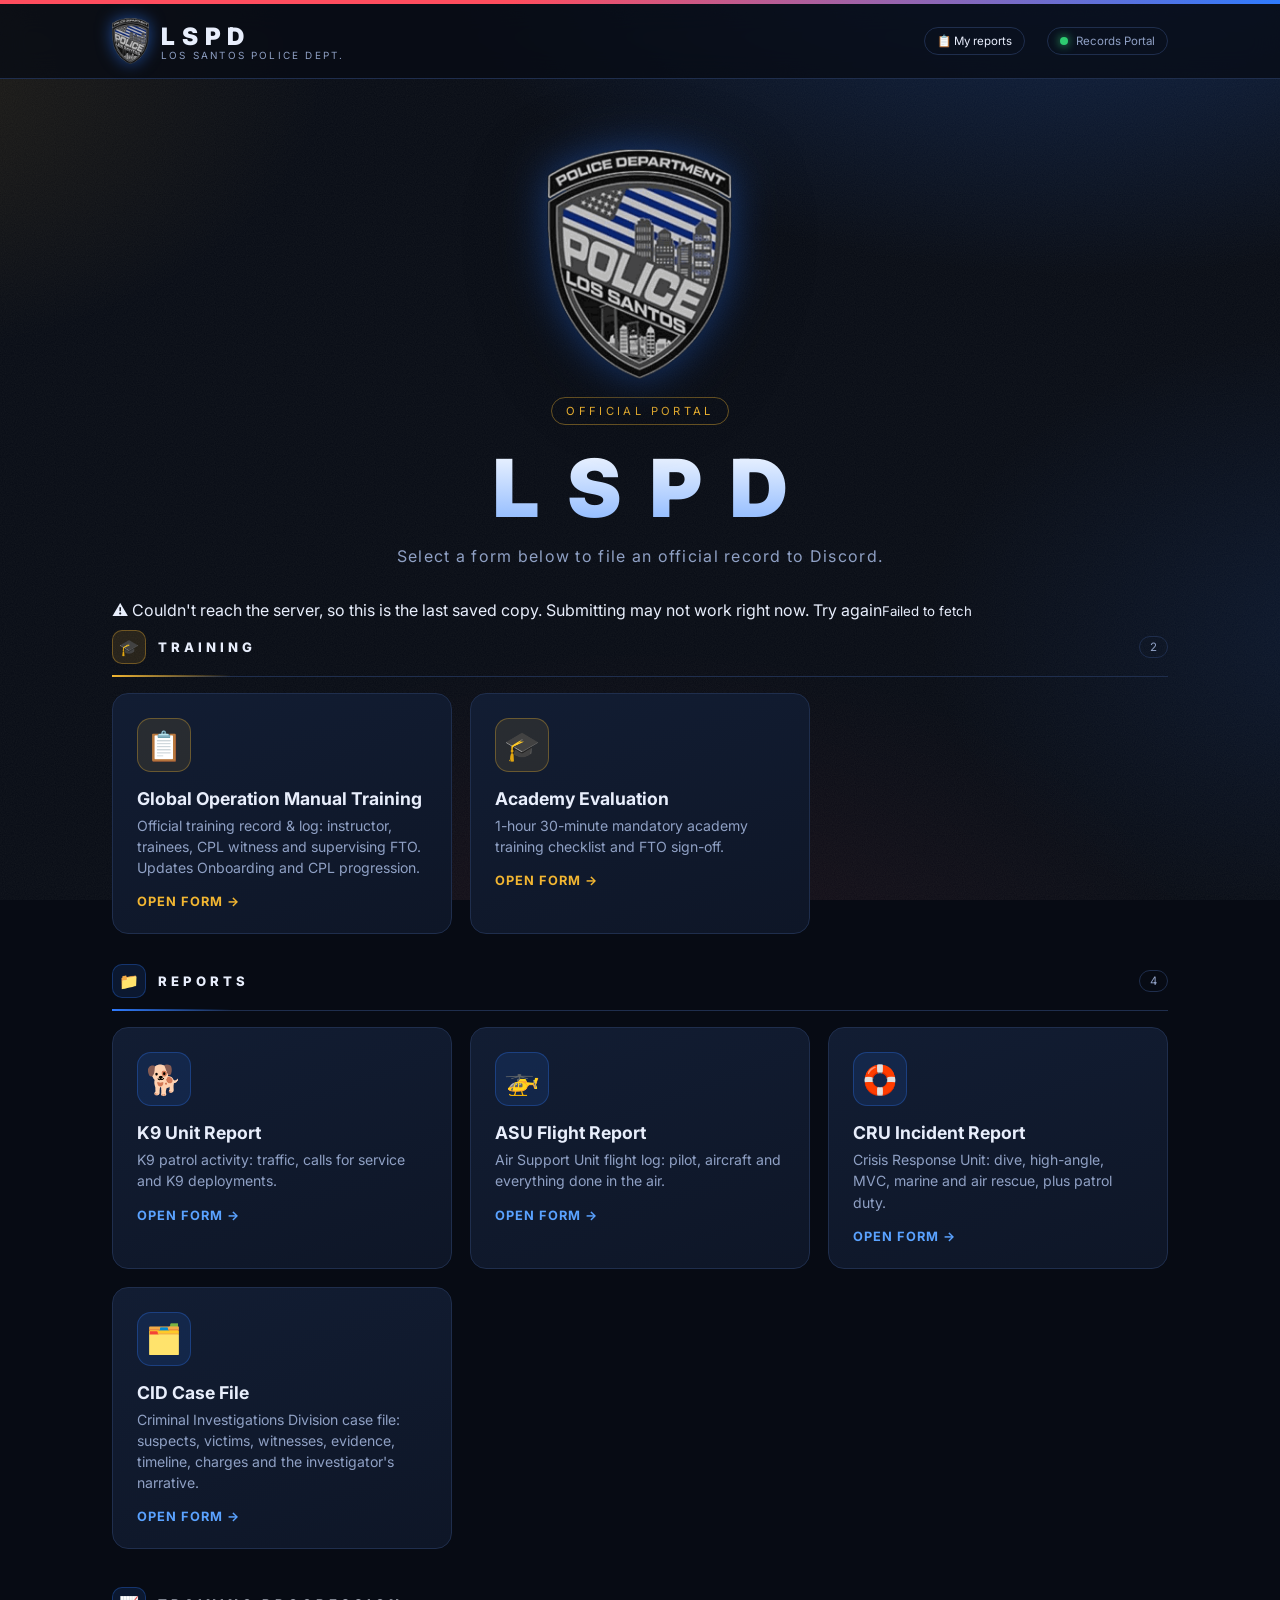
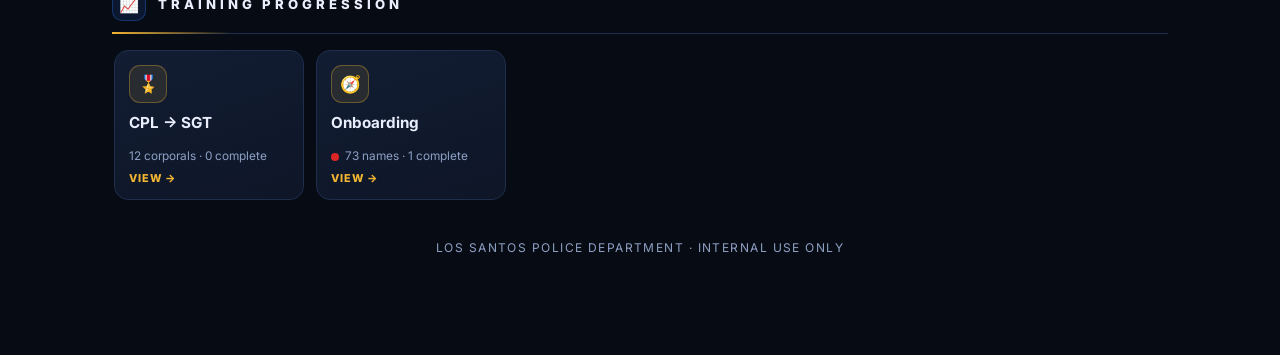
==== commit 0b2e46aa: "Division Command: full report in grading, My reports for officers; retire CID Command (v53) - Every " ====
--- a/site/index.html
+++ b/site/index.html
@@ -17,6 +17,7 @@
       <div><b id="brandName">LSPD</b><small id="brandSub">LOS SANTOS POLICE DEPT.</small></div>
     </a>
     <div class="spacer"></div>
+    <a class="pill myrep" href="myreports.html" title="Your reports and the grades they got">📋 My reports<i id="myBadge" hidden></i></a>
     <div class="pill"><span class="dot"></span> Records Portal</div>
   </div>
 </header>
@@ -301,6 +302,7 @@
   try{
     const data = await Portal.post(ctrl.collect());
     if(data.ok){
+      if(data.logId) MyReports.add({ id: data.logId, form: current.id, title: current.title, icon: current.icon || "", at: Date.now() });
       toast(data.warning ? "Posted, with a warning: " + data.warning : "Success: " + current.title + " posted to Discord!", data.warning ? "bad" : "ok");
       ctrl.clear();
     } else toast("Error: " + (data.error || "Unknown error"), "bad");
@@ -311,6 +313,28 @@
   }
 });
 window.addEventListener("beforeunload", ()=>{ if(ctrl && current) ctrl.saveDraft(); });
+
+/* ---------- my reports: the reports filed from this browser, and the grades they got ---------- */
+const MyReports = (()=>{
+  const K = "lspd_my_reports", N = "lspd_my_notified", get = (k, d) => { try{ return JSON.parse(localStorage.getItem(k) || "null") || d; }catch(e){ return d; } }, set = (k, v) => { try{ localStorage.setItem(k, JSON.stringify(v)); }catch(e){} };
+  return {
+    add(r){ const l = get(K, []).filter(x => x.id !== r.id); l.unshift(r); set(K, l.slice(0, 300)); },
+    async check(){
+      const l = get(K, []); if(!l.length) return;
+      try{
+        const res = await Portal.post({ action: "divMine", ids: l.map(x => x.id) }); if(!res.ok) return;
+        const told = get(N, {}), seen = get("lspd_my_seen", {});
+        const graded = (res.reports || []).filter(r => r.grade);
+        const fresh = graded.filter(r => told[r.id] !== r.grade + r.gradedAt);
+        fresh.slice(0, 2).forEach((r, i) => setTimeout(() => toast("📋 Your " + (r.title || r.formTitle) + " was graded " + r.grade + (r.gradedBy ? " by " + r.gradedBy : "") + ". Open My reports to read it.", "ok"), 900 + i * 4800));
+        graded.forEach(r => told[r.id] = r.grade + r.gradedAt); set(N, told);
+        const unread = graded.filter(r => seen[r.id] !== r.grade + r.gradedAt).length;
+        const b = $("myBadge"); if(b){ b.hidden = !unread; b.textContent = unread; }
+      }catch(e){}
+    }
+  };
+})();
+setTimeout(() => MyReports.check(), 1500);
 
 /* ---------- boot: show cached forms instantly, then refresh from Google ---------- */
 function apply(cfg){
--- a/site/portal.css
+++ b/site/portal.css
@@ -1272,3 +1272,8 @@
 table.xl td .xcol small{display:block;font-size:11px;color:#4A607A;margin-bottom:2px}
 @media (max-width:640px){.div-ciu .div-deco{display:none}}
 a.card{color:inherit;text-decoration:none;display:block}
+
+a.pill.myrep{text-decoration:none;color:inherit;cursor:pointer;margin-right:8px;position:relative}
+a.pill.myrep:hover{border-color:var(--blue2)}
+a.pill.myrep i{position:absolute;top:-6px;right:-6px;min-width:18px;height:18px;padding:0 5px;border-radius:9px;background:var(--red);color:#fff;font:700 10.5px/18px Inter,sans-serif;font-style:normal;text-align:center}
+@media(max-width:560px){.top-in .pill:not(.myrep){display:none}}
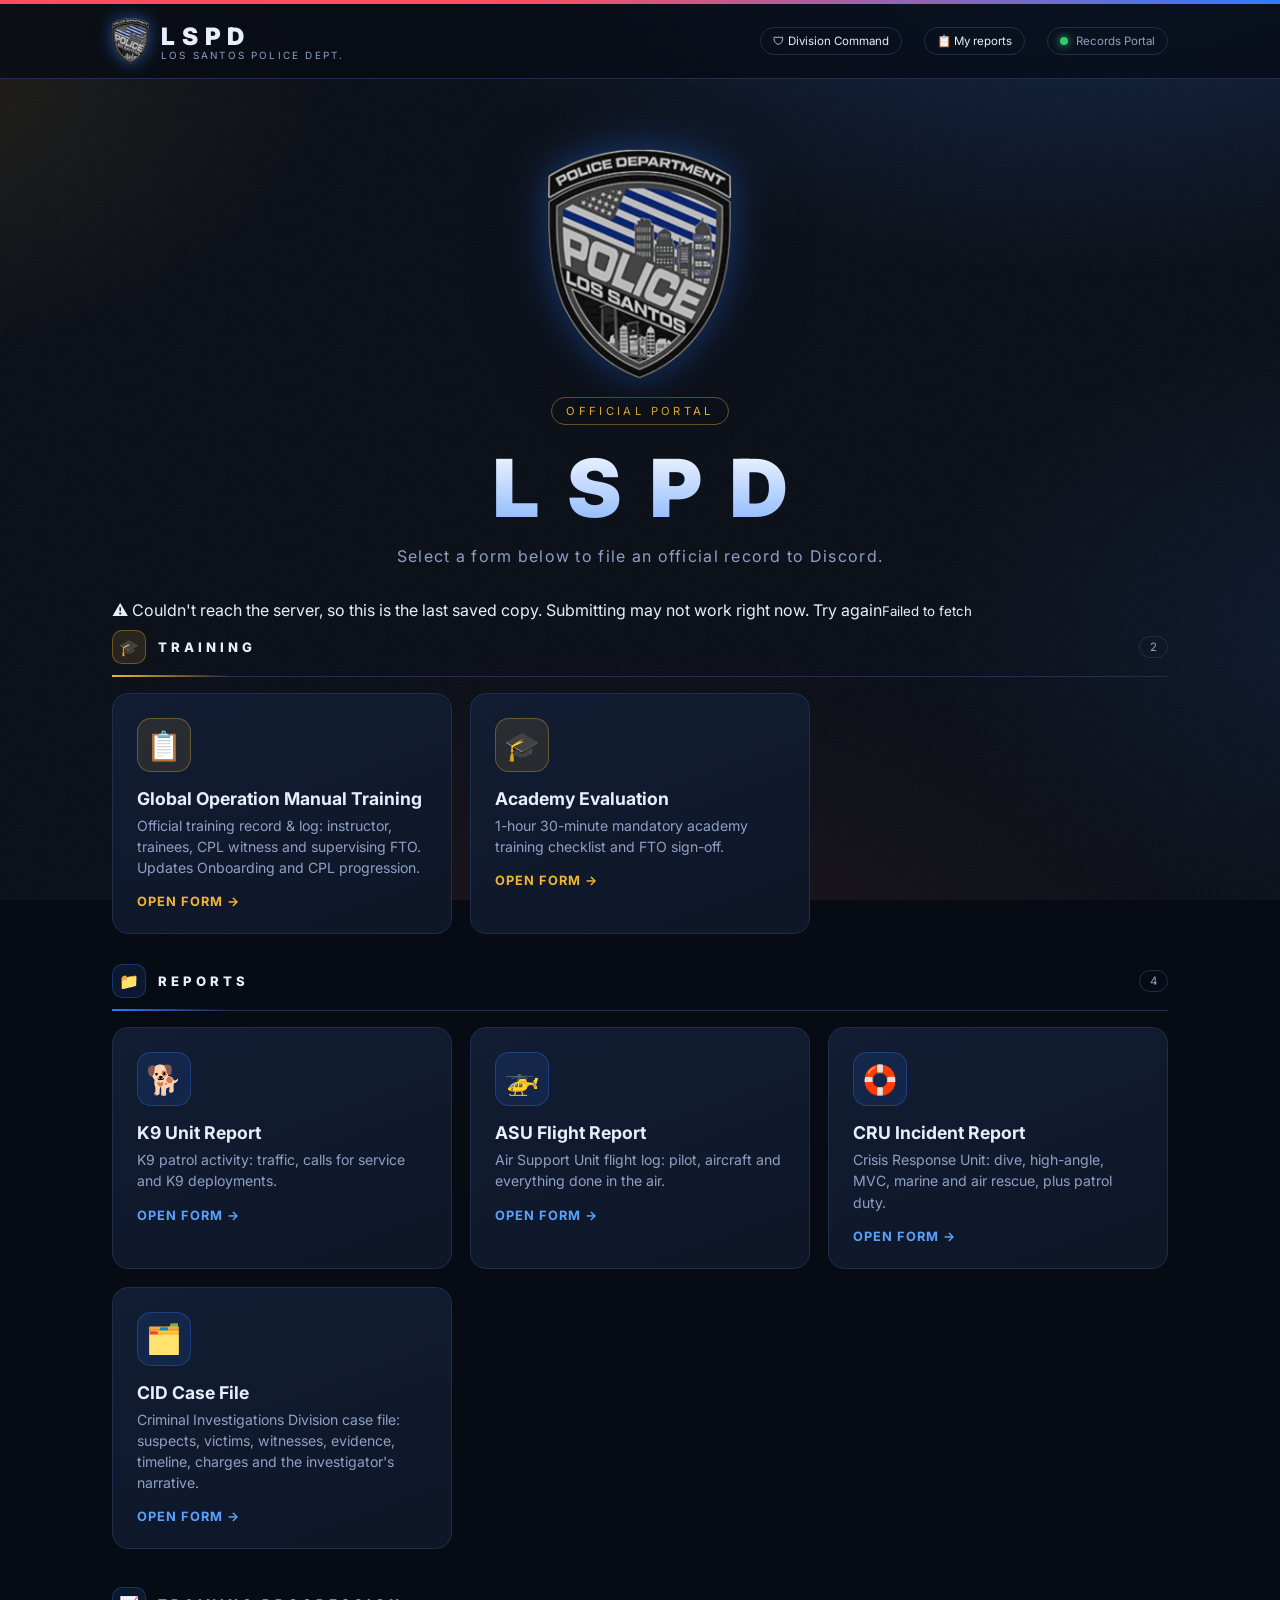
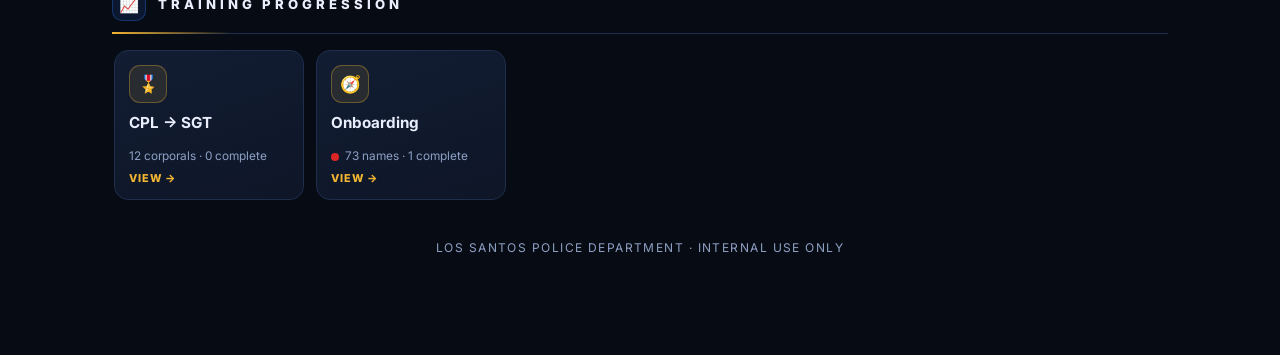
==== commit d458f88d: "Portal-wide 10-minute lock screen with PIN unlock (all tabs lock/unlock together); Division Command " ====
--- a/site/index.html
+++ b/site/index.html
@@ -3,6 +3,9 @@
 <head>
 <meta charset="utf-8">
 <meta name="viewport" content="width=device-width, initial-scale=1">
+<meta name="robots" content="noindex, nofollow">
+<script src="gate.js?v=1"></script>
+<script src="lock.js?v=1"></script>
 <title>LSPD</title>
 <link rel="preconnect" href="https://fonts.googleapis.com"><link rel="preconnect" href="https://fonts.gstatic.com" crossorigin><link href="https://fonts.googleapis.com/css2?family=Inter:wght@400;500;600;700;800&family=Orbitron:wght@600;700;800&family=Black+Ops+One&family=Rajdhani:wght@600;700&family=Saira+Condensed:wght@700;800&display=swap" rel="stylesheet">
 <link rel="stylesheet" href="portal.css?v=202610200937">
@@ -17,6 +20,7 @@
       <div><b id="brandName">LSPD</b><small id="brandSub">LOS SANTOS POLICE DEPT.</small></div>
     </a>
     <div class="spacer"></div>
+    <a class="pill myrep" href="division.html" data-need-division hidden title="Your divisions: activity, grading and officers">🛡 Division Command</a>
     <a class="pill myrep" href="myreports.html" title="Your reports and the grades they got">📋 My reports<i id="myBadge" hidden></i></a>
     <div class="pill"><span class="dot"></span> Records Portal</div>
   </div>
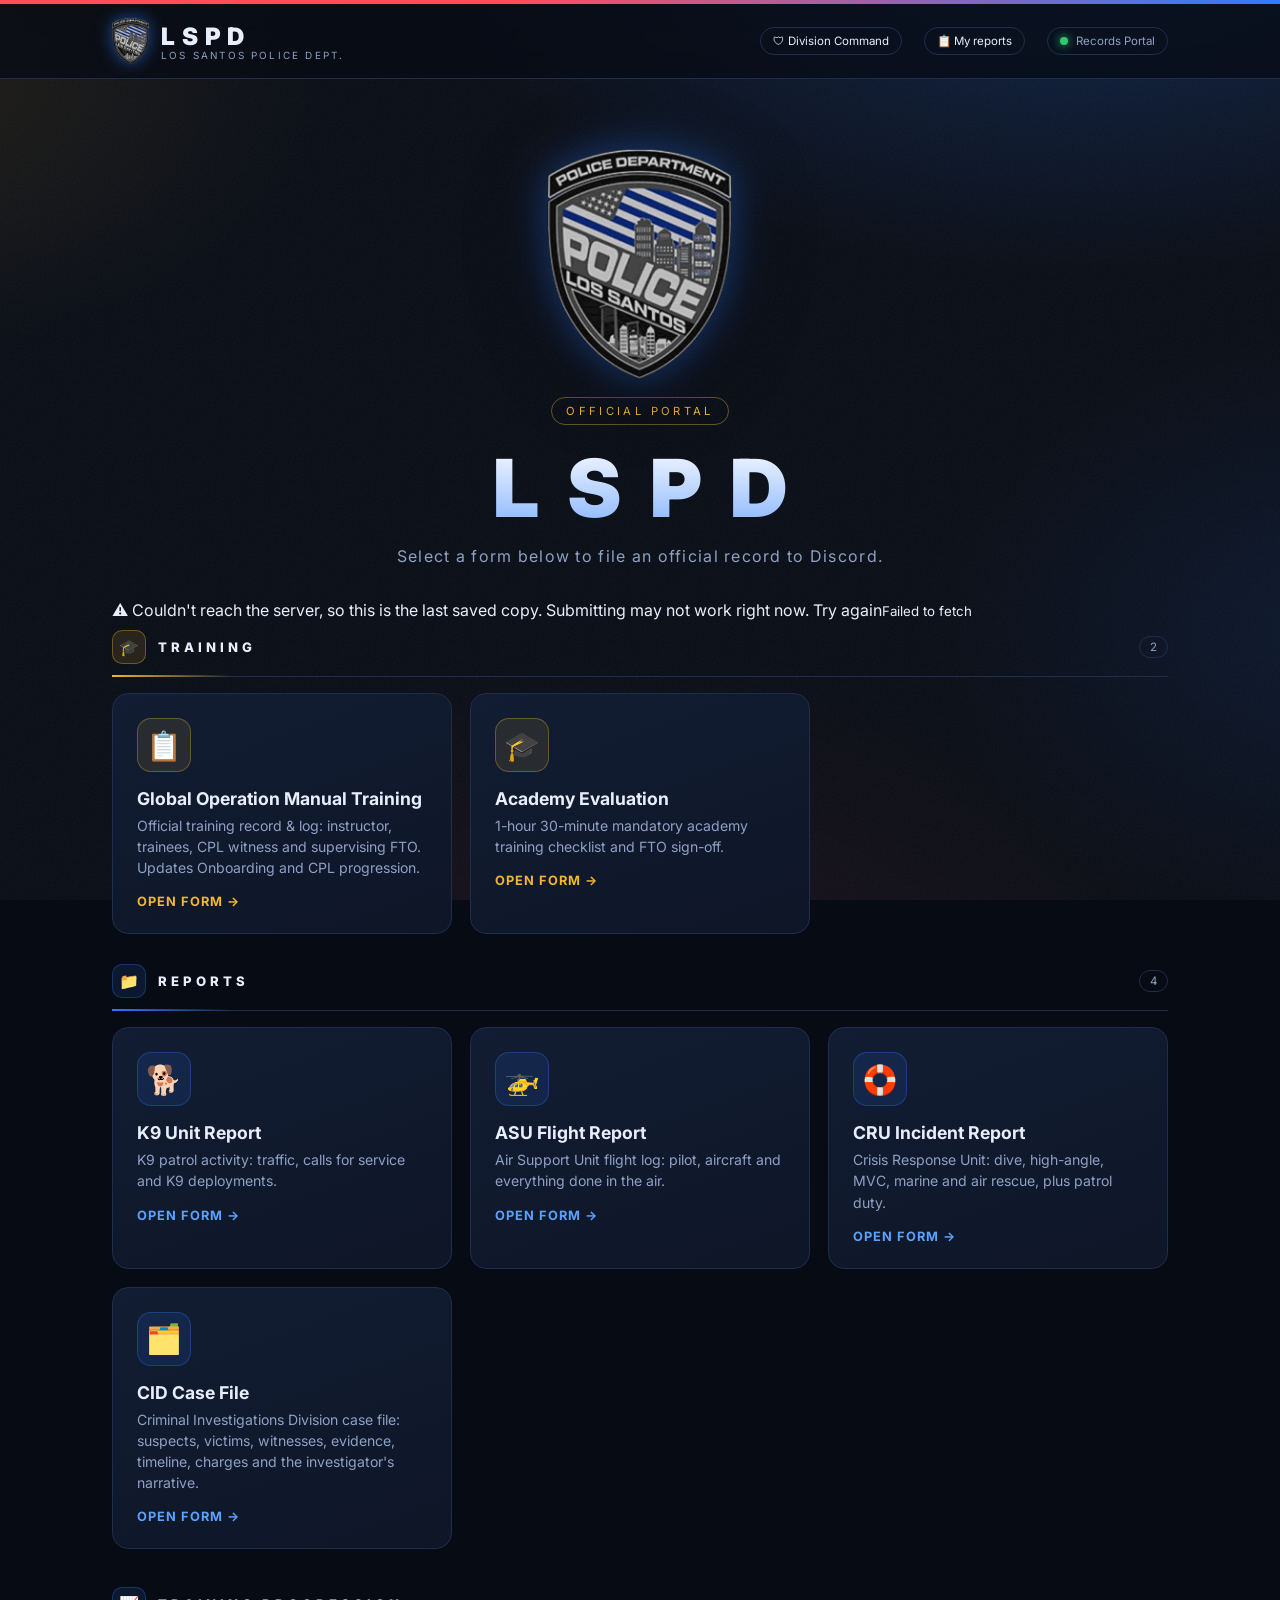
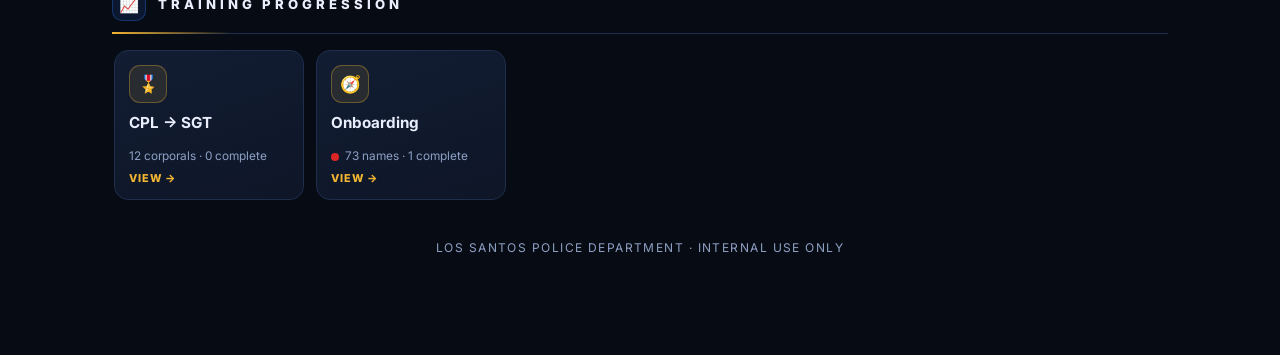
==== commit 6b2f67ed: "Phase 3: permissions by level — per-form 'who can file' (enforced on the server via the MDT sign-on," ====
--- a/site/index.html
+++ b/site/index.html
@@ -95,6 +95,13 @@
 window.addEventListener("hashchange", ()=>{ const h = location.hash.slice(1); if(h && h !== (current && current.id)) go(h); });
 
 /* ---------- home ---------- */
+// level-limited forms (Admin → Permissions): shown to signed-on officers at that level and up
+const LEVEL_ORDER = ["trainee", "officer", "fto", "leader", "command", "admin", "owner"];
+function canFile(f) {
+  if (!f.minLevel) return true;
+  let p = null, s = ""; try { p = JSON.parse(localStorage.getItem("lspd_prof") || "null"); s = localStorage.getItem("lspd_sess") || ""; } catch (e) {}
+  return !!(s && p && LEVEL_ORDER.indexOf(p.level) >= LEVEL_ORDER.indexOf(f.minLevel));
+}
 function renderHome(){
   const s = CONFIG.settings || {};
   document.title = s.portalName || "LSPD";
@@ -116,7 +123,7 @@
   const m = s.maintenance || {};
   ["maint","formMaint"].forEach(id => { $(id).style.display = m.on ? "" : "none"; $(id).textContent = "🛠️ " + (m.message || "Maintenance in progress."); });
 
-  const forms = (CONFIG.forms || []).filter(f => f.status === "live" || f.status === "soon");
+  const forms = (CONFIG.forms || []).filter(f => (f.status === "live" || f.status === "soon") && canFile(f));
   // forms are grouped by their "Home page section" (set in the admin builder); order follows the form list
   const groups = [];
   forms.forEach(f => {
@@ -274,6 +281,11 @@
 function openForm(id){
   const f = CONFIG && (CONFIG.forms || []).find(x => x.id === id && x.status === "live");
   if(!f) return false;
+  if(!canFile(f)) {   // limited to a level: sign on first (already signed on = not their level)
+    let signed = ""; try { signed = localStorage.getItem("lspd_sess") || ""; } catch (e) {}
+    if(!signed) location.href = "signon.html?next=" + encodeURIComponent("index.html#" + id);
+    return false;
+  }
   if(current && current.id === id && JSON.stringify(current) === JSON.stringify(f)) return true;
   if(ctrl) ctrl.saveDraft();
   current = f;
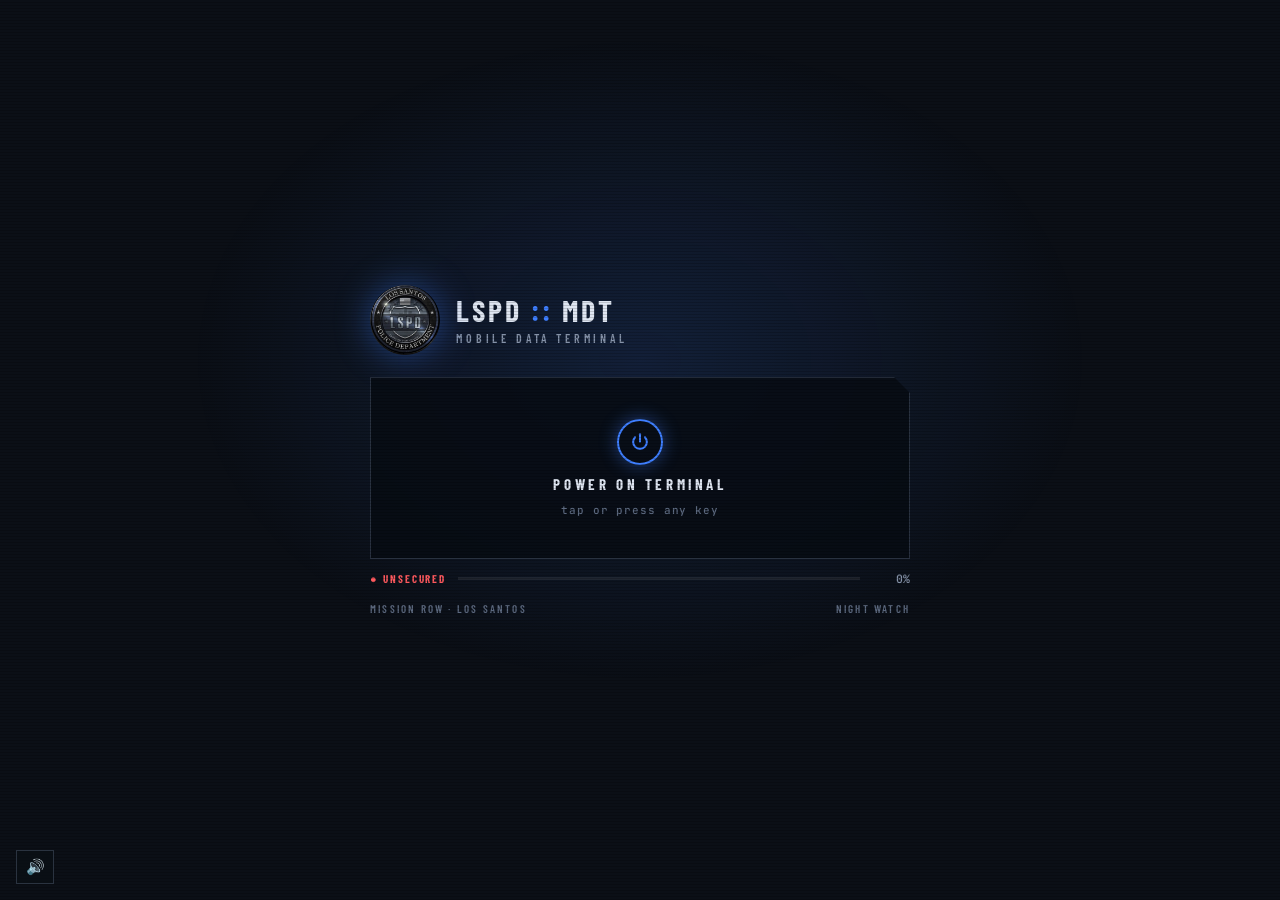
==== commit d87baaa4: "Main address opens the MDT terminal (power on · sign on); forms portal moves to forms.html (old #for" ====
--- a/site/index.html
+++ b/site/index.html
@@ -4,390 +4,19 @@
 <meta charset="utf-8">
 <meta name="viewport" content="width=device-width, initial-scale=1">
 <meta name="robots" content="noindex, nofollow">
-<script src="gate.js?v=1"></script>
-<script src="lock.js?v=1"></script>
-<title>LSPD</title>
-<link rel="preconnect" href="https://fonts.googleapis.com"><link rel="preconnect" href="https://fonts.gstatic.com" crossorigin><link href="https://fonts.googleapis.com/css2?family=Inter:wght@400;500;600;700;800&family=Orbitron:wght@600;700;800&family=Black+Ops+One&family=Rajdhani:wght@600;700&family=Saira+Condensed:wght@700;800&display=swap" rel="stylesheet">
-<link rel="stylesheet" href="portal.css?v=202610200937">
+<meta name="theme-color" content="#0b0f16">
+<title>LSPD · Mobile Data Terminal</title>
+<link rel="icon" href="img/lspd-badge.png">
+<style>html,body{margin:0;height:100%;background:#0b0f16;color:#8592a8;font:13px/1.5 ui-monospace,Consolas,monospace;display:grid;place-items:center}a{color:#8fb2ff}</style>
+<script>
+  // lspdisthebest.net opens the MDT terminal (power on · sign on).
+  // Old links straight to a form (lspdisthebest.net/#academy) still open that form in the forms portal.
+  (function () {
+    var h = location.hash;
+    if (h && h.length > 1) { location.replace("forms.html" + location.search + h); return; }
+    location.replace("signon.html" + location.search);
+  })();
+</script>
 </head>
-<body>
-<div class="lightbar"></div>
-
-<header class="top">
-  <div class="top-in">
-    <a class="brand" onclick="go('home')">
-      <img class="brand-logo" id="brandLogo" src="img/lspd-patch.png" alt="LSPD">
-      <div><b id="brandName">LSPD</b><small id="brandSub">LOS SANTOS POLICE DEPT.</small></div>
-    </a>
-    <div class="spacer"></div>
-    <a class="pill myrep" href="division.html" data-need-division hidden title="Your divisions: activity, grading and officers">🛡 Division Command</a>
-    <a class="pill myrep" href="myreports.html" title="Your reports and the grades they got">📋 My reports<i id="myBadge" hidden></i></a>
-    <div class="pill"><span class="dot"></span> Records Portal</div>
-  </div>
-</header>
-
-<main>
-  <!-- HOME -->
-  <section class="view active" id="view-home">
-    <div class="hero">
-      <img class="hero-logo" id="heroLogo" src="img/lspd-patch.png" alt="">
-      <span class="tag" id="heroTag">OFFICIAL FORMS PORTAL</span>
-      <h1 id="heroName">LSPD</h1>
-      <p id="heroText">Select a form below to file an official record to Discord.</p>
-    </div>
-    <div class="maint" id="maint" style="display:none"></div>
-    <div class="announce" id="announce" style="display:none"></div>
-    <div class="stale" id="stale" style="display:none"></div>
-    <div id="formGrid"><div class="loading">Loading forms…</div></div>
-    <div id="programs"></div>
-  </section>
-
-  <!-- SGT PROMOTION TRACKER -->
-  <section class="view" id="view-promo">
-    <div class="crumbs"><a onclick="go('home')">← All Forms</a> &nbsp;/&nbsp; Training Progression &nbsp;/&nbsp; <span id="promoCrumb">CPL → SGT</span></div>
-    <div id="promoMount"><div class="loading">Loading tracker…</div></div>
-  </section>
-
-  <!-- ANY FORM -->
-  <section class="view" id="view-form">
-    <div class="crumbs"><a onclick="go('home')">← All Forms</a> &nbsp;/&nbsp; <span id="formCrumb"></span></div>
-    <div class="maint" id="formMaint" style="display:none"></div>
-    <form id="theForm" novalidate autocomplete="off">
-      <div id="formMount"></div>
-      <div class="actions">
-        <span id="draftStatus" class="draftstat"></span>
-        <button type="button" class="btn ghost" id="copyBtn" style="display:none">Copy as Text</button>
-        <button type="button" class="btn ghost" id="clearBtn">Clear Form</button>
-        <button type="submit" class="btn primary" id="submitBtn">Submit</button>
-      </div>
-    </form>
-  </section>
-  <footer id="footer">LOS SANTOS POLICE DEPARTMENT · INTERNAL USE ONLY</footer>
-</main>
-
-<div class="toast" id="toast"></div>
-
-<script src="forms.js?v=202610200937"></script>
-<script>
-const $ = id => document.getElementById(id);
-const CFG_KEY = "lspd_portal_cfg";
-let CONFIG = null, current = null, ctrl = null;
-
-function toast(msg, type){
-  const t = $("toast"); t.textContent = msg; t.className = "toast show " + (type||"");
-  clearTimeout(toast._t); toast._t = setTimeout(()=> t.className="toast", 4800);
-}
-function draftStatus(msg){ const el = $("draftStatus"); el.textContent = msg; el.classList.toggle("on", !!msg); }
-
-/* ---------- routing ---------- */
-function go(view){
-  const isProg = /^promo(:[a-z0-9-]+)?$/.test(view);
-  if(isProg){ PID = view.split(":")[1] || "cpl"; if(!(CONFIG && progList().some(p => p.id === PID))) view = "home"; }
-  const prog = /^promo(:[a-z0-9-]+)?$/.test(view);
-  if(view !== "home" && !prog && !openForm(view)) view = "home";
-  document.querySelectorAll(".view").forEach(v=>v.classList.remove("active"));
-  $(view === "home" ? "view-home" : prog ? "view-promo" : "view-form").classList.add("active");
-  if(prog){ promoOpen = new Set(); promoQuery = ""; promoFilter = "all"; loadPromo(); }
-  if(view === "home"){ if(ctrl) ctrl.saveDraft(); current = null; }
-  history.replaceState(null, "", view === "home" ? location.pathname : "#" + view);
-  window.scrollTo({top:0,behavior:"smooth"});
-}
-window.addEventListener("hashchange", ()=>{ const h = location.hash.slice(1); if(h && h !== (current && current.id)) go(h); });
-
-/* ---------- home ---------- */
-// level-limited forms (Admin → Permissions): shown to signed-on officers at that level and up
-const LEVEL_ORDER = ["trainee", "officer", "fto", "leader", "command", "admin", "owner"];
-function canFile(f) {
-  if (!f.minLevel) return true;
-  let p = null, s = ""; try { p = JSON.parse(localStorage.getItem("lspd_prof") || "null"); s = localStorage.getItem("lspd_sess") || ""; } catch (e) {}
-  return !!(s && p && LEVEL_ORDER.indexOf(p.level) >= LEVEL_ORDER.indexOf(f.minLevel));
-}
-function renderHome(){
-  const s = CONFIG.settings || {};
-  document.title = s.portalName || "LSPD";
-  $("brandName").textContent = $("heroName").textContent = s.portalName || "LSPD";
-  $("brandSub").textContent = s.portalSub || "";
-  $("heroTag").textContent = s.heroTag || "";
-  $("heroTag").style.display = s.heroTag ? "" : "none";
-  $("heroText").textContent = s.heroText || "";
-  const logo = s.heroLogo == null ? "img/lspd-patch.png" : s.heroLogo;
-  $("heroLogo").style.display = logo ? "" : "none";
-  if (logo && $("heroLogo").getAttribute("src") !== logo) $("heroLogo").src = logo;
-  const brand = logo || "img/lspd-patch.png";   // header icon follows the home page logo
-  if ($("brandLogo").getAttribute("src") !== brand) $("brandLogo").src = brand;
-  $("footer").textContent = s.footer || "";
-  const ann = s.announcement || {};
-  $("announce").style.display = ann.text ? "" : "none";
-  $("announce").className = "announce " + (ann.style || "info");
-  $("announce").textContent = ann.text || "";
-  const m = s.maintenance || {};
-  ["maint","formMaint"].forEach(id => { $(id).style.display = m.on ? "" : "none"; $(id).textContent = "🛠️ " + (m.message || "Maintenance in progress."); });
-
-  const forms = (CONFIG.forms || []).filter(f => (f.status === "live" || f.status === "soon") && canFile(f));
-  // forms are grouped by their "Home page section" (set in the admin builder); order follows the form list
-  const groups = [];
-  forms.forEach(f => {
-    const name = String(f.section || "").trim() || "Reports";
-    let g = groups.find(x => x.name.toLowerCase() === name.toLowerCase());
-    if(!g) groups.push(g = { name: name, forms: [] });
-    g.forms.push(f);
-  });
-  const card = f => {
-    const live = f.status === "live";
-    if (live && f.cidApp) return `<a class="card cid-card" href="cid.html">
-      <div class="ico">${Portal.esc(f.icon||"🗂️")}</div>
-      <h3>${Portal.esc(f.title)}</h3><p>${Portal.esc(f.description||"")}</p>
-      <div class="go">OPEN CASE BUILDER →</div></a>`;   // the CID case builder has its own page
-    return `<div class="card ${live?"":"soon"}" ${live?`data-open="${Portal.esc(f.id)}"`:""}>
-      <div class="ico">${Portal.esc(f.icon||"📄")}</div>
-      <h3>${Portal.esc(f.title)}</h3><p>${Portal.esc(f.description||"")}</p>
-      <div class="go">${live?"OPEN FORM →":"COMING SOON"}</div></div>`;
-  };
-  const icon = n => /train|academy|fto|school|course/i.test(n) ? "🎓" : /report|record/i.test(n) ? "📁" : /division|unit/i.test(n) ? "🛡️" : "📋";
-  $("formGrid").innerHTML = forms.length ? groups.map(g => `<section class="fsec ${/train|academy|fto/i.test(g.name) ? "training" : ""}">
-      ${groups.length > 1 ? `<div class="fsec-head"><span class="fsec-ico">${icon(g.name)}</span><h2>${Portal.esc(g.name)}</h2><span class="fsec-n">${g.forms.length}</span></div>` : ""}
-      <div class="grid">${g.forms.map(card).join("")}</div></section>`).join("") : '<div class="loading">No forms are published yet.</div>';
-  renderPrograms();
-}
-
-/* ---------- Training progression (one page per program: CPL → SGT, Onboarding, …) ---------- */
-function progList(){
-  const st = CONFIG.settings || {};
-  const all = [Object.assign({ noun: "Corporal" }, st.promo || {}, { id: "cpl" })].concat(Array.isArray(st.programs) ? st.programs : []);
-  return all.filter(p => p && p.on !== false && (p.id !== "cpl" || st.promo));
-}
-function promoOn(){ return progList().length > 0; }
-let PROMOS = {}, PROMO_T = {}, PROMO_LIVE = {}, PID = "cpl", promoFilter = "all", promoQuery = "";
-const progIcon = p => p.id === "cpl" ? "🎖️" : p.id === "onboard" ? "🧭" : "📋";
-function renderPrograms(){
-  const list = progList();
-  if(!list.length){ $("programs").innerHTML = ""; return; }
-  const tiles = list.map(p => {
-    const d = PROMOS[p.id], st = d && d.candidates, ready = st ? st.filter(c => c.complete).length : 0, noun = (d && d.noun) || p.noun || "person";
-    const late = st ? st.filter(c => c.deadline && !c.complete && c.deadline.state === "over").length : 0, soon = st ? st.filter(c => c.deadline && !c.complete && c.deadline.state === "warn").length : 0;
-    return { go: p.id === "cpl" ? "promo" : "promo:" + p.id, icon: progIcon(p), title: p.title || p.id, count: st ? st.length : null, alert: late ? "over" : soon ? "warn" : "",
-      sub: st ? st.length + " " + noun.toLowerCase() + (st.length === 1 ? "" : "s") + " · " + ready + " complete" : "View progress" };
-  });
-  $("programs").innerHTML = `<section class="fsec progsec"><div class="fsec-head"><span class="fsec-ico">📈</span><h2>Training Progression</h2></div>
-    <div class="prog-bubbles">${tiles.map(t => `<a class="prog-bubble" onclick="go('${t.go}')"><span class="pb-ico">${t.icon}</span><b>${Portal.esc(t.title)}</b><small class="pb-status">${t.alert ? `<i class="pb-alert ${t.alert}"></i>` : ""}${Portal.esc(t.sub)}</small><span class="pb-go">VIEW →</span></a>`).join("")}</div></section>`;
-  list.forEach(p => { if(Date.now() - (PROMO_T[p.id] || 0) > 60000) fetchPromo(p.id).then(renderPrograms).catch(()=>{}); });
-}
-// last loaded copy of each progression page, so it opens instantly and refreshes behind the scenes
-try { PROMOS = JSON.parse(localStorage.getItem("lspd_promos") || "{}") || {}; } catch (e) { PROMOS = {}; }
-async function fetchPromo(pid){
-  pid = pid || PID; PROMO_T[pid] = Date.now();
-  const ac = typeof AbortController === "function" ? new AbortController() : null, timer = ac && setTimeout(() => ac.abort(), 30000);
-  let res;
-  try { res = await fetch(Portal.ENDPOINT + "?action=promo&p=" + encodeURIComponent(pid) + "&t=" + Date.now(), ac ? { signal: ac.signal } : undefined); }
-  catch (e) { throw new Error(e.name === "AbortError" ? "Google took too long to answer (30s)." : e.message); }
-  finally { if (timer) clearTimeout(timer); }
-  const data = await res.json();
-  if(!data.ok) throw new Error(data.error || "Could not load the tracker");
-  PROMOS[pid] = data.promo; PROMO_LIVE[pid] = 1;
-  try { localStorage.setItem("lspd_promos", JSON.stringify(PROMOS)); } catch (e) {}
-  return data.promo;
-}
-function loadPromo(){
-  const p = progList().find(x => x.id === PID) || {};
-  $("promoCrumb").textContent = p.title || "Progression";
-  const have = PROMOS[PID] && PROMOS[PID].candidates;
-  if(have) drawPromo(); else $("promoMount").innerHTML = '<div class="loading">Loading…</div>';
-  const want = PID;
-  fetchPromo(want).then(() => { if(PID === want) drawPromo(); }).catch(e => {
-    if(PID !== want) return;
-    if(!PROMOS[want]) $("promoMount").innerHTML = '<div class="loading">Could not load this page. ' + Portal.esc(e.message) + '<br><button class="btn ghost" style="margin-top:12px" onclick="loadPromo()">Try again</button></div>';
-    else if(!(SNAP_AT && Date.now() - SNAP_AT < 6 * 3600e3)) { const u = document.querySelector(".promo-upd"); if(u) u.insertAdjacentHTML("afterbegin", '<span style="color:#fcd34d">Showing the last saved copy (' + Portal.esc(e.message) + '). </span>'); }
-  });
-}
-let promoOpen = new Set();
-// list order: callsign (default), progress, or deadline — remembered per browser
-let promoSort = "callsign"; try { promoSort = localStorage.getItem("lspd_prog_sort") || "callsign"; } catch (e) {}
-const byCall = (a, b) => (a.callsign || "~").localeCompare(b.callsign || "~", undefined, {numeric:true}) || a.name.localeCompare(b.name);
-function progSort(list, how){
-  const l = list.slice();
-  if (how === "progress") return l.sort((a, b) => (b.complete - a.complete) || (b.done - a.done) || byCall(a, b));
-  if (how === "deadline") { const k = c => !c.deadline || c.complete ? 1e6 : c.deadline.left; return l.sort((a, b) => k(a) - k(b) || byCall(a, b)); }
-  return l.sort(byCall);
-}
-function drawPromo(){
-  const P = PROMOS[PID], E = Portal.esc;
-  if(!P) return;
-  const noun = P.noun || "Person", nouns = noun + (/s$/i.test(noun) ? "" : "s");
-  if(!P.on){ $("promoMount").innerHTML = '<div class="loading">The tracker is turned off.</div>'; return; }
-  const T = P.tasks || [];
-  const C = progSort(P.candidates || [], promoSort);
-  const ready = C.filter(c => c.complete).length;
-  const avg = C.length ? Math.round(C.reduce((n,c) => n + c.done / Math.max(1,c.total), 0) / C.length * 100) : 0;
-  const q = promoQuery.toLowerCase();
-  const shown = C.filter(c => (promoFilter === "all" || (promoFilter === "ready" ? c.complete : !c.complete)) && (!q || (c.callsign + " " + c.name).toLowerCase().includes(q)));
-  const fmtD = d => d ? new Date(d + "T12:00:00").toLocaleDateString(undefined, {month:"short", day:"numeric"}) : "";
-  const short = t => t.title.replace(/Global Operation Manual/i, "GOM").replace(/^(Witness|Lead|Complete|Do)\s+(a|an)?\s*/i, m => m.split(" ")[0] + " ");
-  const cell = (c, t) => {
-    const s = c.tasks[t.id] || {count:0, need:t.need};
-    if (s.excused) return `<span class="pb-c ex" title="Excused">EX</span>`;
-    if (s.done) return `<span class="pb-c ok" title="Done">✓</span>`;
-    if (s.locked) return `<span class="pb-c lk" title="Locked until the other requirements and time in grade are done"><svg viewBox="0 0 16 16"><path d="M5 7V5a3 3 0 0 1 6 0v2" fill="none" stroke="currentColor" stroke-width="1.6"/><rect x="3.5" y="7" width="9" height="7" rx="1.5" fill="currentColor"/></svg></span>`;
-    if (!s.count) return `<span class="pb-c zero" title="Not started">·</span>`;
-    return `<span class="pb-c part" title="${s.count} of ${s.need}"><i style="--p:${Math.round(s.count / s.need * 100)}%"></i>${s.count}/${s.need}</span>`;
-  };
-  const detail = c => `<div class="pb-detail">${c.deadline ? `<div class="pd-dl st-${c.complete ? "done" : c.deadline.state}">${c.complete ? "✓ All requirements completed." : c.deadline.state === "over" ? "Out of time: the deadline was " + E(fmtDl(c.deadline.date)) + "." : "Deadline " + E(fmtDl(c.deadline.date)) + " · " + c.deadline.left + " day" + (c.deadline.left === 1 ? "" : "s") + " left"}${c.deadline.extended && !c.complete ? " (extended " + ((P.ext && P.ext.days) || "") + " days after Basic Training)" : ""}</div>` : ""}${T.map((t, i) => {
-    const s = c.tasks[t.id] || {count:0, need:t.need, items:[]};
-    const st = s.excused ? "Excused" : s.done ? "Complete" : s.locked ? "Locked" : s.count + " of " + s.need;
-    return `<div class="pd-item ${s.done ? "ok" : ""}"><div class="pd-h"><span class="pd-n">${i + 1}</span><b>${E(t.title)}</b><em>${st}</em></div>
-      ${t.freshDays ? `<p class="pd-fresh">Only the last ${t.freshDays} days count.</p>` : ""}
-      ${s.items.length ? `<ul>${s.items.map(x => `<li class="${x.expired ? "old" : ""}${x.failed ? " failed" : ""}">${E(fmtD(x.date))} · ${E(x.source)}${x.report ? ` <code>${E(x.report)}</code>` : ""}${x.failed ? ` <b class="fail-tag">— ${E(x.failed)}</b>` : ""}${x.count > 1 ? " ×" + x.count : ""}${x.expired ? ` <em>older than ${t.freshDays} days · not counted</em>` : ""}</li>`).join("")}</ul>`
-        : `<p>${s.locked && !s.done ? "Unlocks after every other requirement" + (P.tigDays ? " and " + P.tigDays + " days TIG" : "") + "." : "Nothing logged yet."}</p>`}</div>`;
-  }).join("")}</div>`;
-  const fmtDl = d => d ? new Date(d + "T12:00:00").toLocaleDateString(undefined, {month:"short", day:"numeric"}) : "";
-  const dlChip = c => { const d = c.deadline; if (!d || d.state === "done") return "";
-    const txt = d.state === "over" ? "Out of time" : d.left === 1 ? "1 day left" : d.left + " days left";
-    return `<span class="dl st-${d.state}" title="Deadline ${E(fmtDl(d.date))}${d.extended ? " (extended after Basic Training)" : ""}">${txt}${d.extended ? '<i class="ext">+' + ((P.ext && P.ext.days) || "") + 'd</i>' : ""}</span>`; };
-  const tigTxt = c => P.id === "cpl" || !P.tigLabel ? (c.tig == null ? "TIG —" : "TIG " + c.tig + "d") : (c.tig == null ? "Joined —" : "Joined " + (c.tig === 0 ? "today" : c.tig + "d ago"));
-  $("promoMount").innerHTML = `
-    <header class="pb-head">
-      <div class="pb-title">
-        <div class="pb-rank" aria-hidden="true">${P.id !== "cpl" ? `<svg viewBox="0 0 40 40"><circle cx="20" cy="20" r="13" fill="none" stroke="currentColor" stroke-width="2.5"/><path d="M24.5 15.5l-3 6-6 3 3-6z" fill="var(--gold)"/></svg>` : `<svg viewBox="0 0 40 40"><path d="M8 14l12-7 12 7M8 21l12-7 12 7" fill="none" stroke="currentColor" stroke-width="3" stroke-linejoin="round" stroke-linecap="round"/><path d="M8 28l12-7 12 7" fill="none" stroke="var(--gold)" stroke-width="3" stroke-linejoin="round" stroke-linecap="round" stroke-dasharray="2 5" opacity=".9"/></svg>`}</div>
-        <div><span class="pb-kick">Training Progression</span><h1>${E(P.title)}</h1>${P.subtitle ? `<p>${E(P.subtitle)}</p>` : ""}</div>
-      </div>
-      <dl class="pb-stats"><div><dt>${E(nouns)}</dt><dd>${C.length}</dd></div><div><dt>${P.id === "cpl" ? "Ready" : "Complete"}</dt><dd class="g">${ready}</dd></div><div><dt>Average</dt><dd>${avg}%</dd></div></dl>
-    </header>
-    <div class="pb-tools"><input id="promoQ" placeholder="Search callsign or name" value="${E(promoQuery)}">
-      <label class="pb-sort">Order <select id="promoSort">${[["callsign","Callsign"],["progress","Progress"]].concat(P.deadlineDays ? [["deadline","Days left"]] : []).map(([k,l]) => `<option value="${k}" ${promoSort===k?"selected":""}>${l}</option>`).join("")}</select></label>
-      <div class="seg">${[["all","All"],["prog","In progress"],["ready", P.id === "cpl" ? "Ready" : "Complete"]].map(([k,l]) => `<button data-pf="${k}" class="${promoFilter===k?"on":""}">${l}</button>`).join("")}</div></div>
-    ${P.error ? `<div class="maint">${E(P.error)}</div>` : ""}
-    <div class="pb-board" style="--cols:${T.length}">
-      <div class="pb-row pb-th"><span class="pb-who">${E(noun)}</span>${T.map((t, i) => `<span class="pb-task" title="${E(t.title)} (×${t.need})"><b>${i + 1}</b><small>${E(short(t))}</small></span>`).join("")}<span class="pb-prog">Progress</span></div>
-      ${shown.length ? shown.map(c => {
-        const k = c.callsign || c.name, open = promoOpen.has(k);
-        const ds = c.deadline && !c.complete ? c.deadline.state : "";
-        return `<div class="pb-item ${c.complete ? "ready" : ""} ${ds === "over" ? "dl-over" : ds === "warn" ? "dl-warn" : ""} ${open ? "open" : ""}">
-          <button class="pb-row" data-row="${E(k)}" aria-expanded="${open}">
-            <span class="pb-who">${c.callsign ? `<code>${E(c.callsign)}</code>` : ""}<span class="nm">${E(c.name)}</span>${P.tigDays || P.showTig ? `<span class="tg ${c.tigOk || !P.tigDays ? "ok" : ""}" title="${c.since ? E(c.since) : ""}">${tigTxt(c)}</span>` : ""}</span>
-            ${T.map((t, i) => `<span class="pb-cell" data-n="${i + 1}">${cell(c, t)}</span>`).join("")}
-            <span class="pb-prog">${dlChip(c)}${c.complete ? `<span class="rd">${P.id === "cpl" ? "Ready" : "Done"}</span>` : ""}<span class="bar"><i style="width:${Math.round(c.done / Math.max(1,c.total) * 100)}%"></i></span><b>${c.done}/${c.total}</b></span>
-          </button>${open ? detail(c) : ""}</div>`;
-      }).join("") : `<div class="pb-empty">${C.length ? "No one matches." : "No " + nouns.toLowerCase() + " found on the roster tab."}</div>`}
-    </div>
-    <ol class="pb-legend">${T.map(t => `<li><span>${E(t.title)}</span><b>×${t.need}</b>${t.freshDays ? `<small>in the last ${t.freshDays} days</small>` : ""}${t.final ? "<em>final</em>" : ""}</li>`).join("")}</ol>
-    <p class="promo-upd">${P.tigDays ? `Final step requires ${P.tigDays} days time in grade. ` : ""}${P.deadlineDays ? `Requirements must be finished within ${P.deadlineDays} days of joining${P.ext ? ` (finishing Basic Training in the last ${P.ext.window} days gives ${P.ext.days} more days for the ride-along)` : ""}. ` : ""}Updates when a report is filed · checked ${new Date(P.updated || Date.now()).toLocaleTimeString([], {hour:"numeric", minute:"2-digit"})}</p>`;
-  const qi = $("promoQ"); qi.oninput = () => { promoQuery = qi.value; const pos = qi.selectionStart; drawPromo(); const n = $("promoQ"); n.focus(); n.setSelectionRange(pos, pos); };
-  document.querySelectorAll("[data-pf]").forEach(b => b.onclick = () => { promoFilter = b.dataset.pf; drawPromo(); });
-  $("promoSort").onchange = e => { promoSort = e.target.value; try { localStorage.setItem("lspd_prog_sort", promoSort); } catch (x) {} drawPromo(); };
-  document.querySelectorAll("[data-row]").forEach(b => b.onclick = () => { const k = b.dataset.row; promoOpen.has(k) ? promoOpen.delete(k) : promoOpen.add(k); drawPromo(); });
-}
-$("formGrid").addEventListener("click", e => { const c = e.target.closest("[data-open]"); if(c) go(c.dataset.open); });
-
-/* ---------- form ---------- */
-function openForm(id){
-  const f = CONFIG && (CONFIG.forms || []).find(x => x.id === id && x.status === "live");
-  if(!f) return false;
-  if(!canFile(f)) {   // limited to a level: sign on first (already signed on = not their level)
-    let signed = ""; try { signed = localStorage.getItem("lspd_sess") || ""; } catch (e) {}
-    if(!signed) location.href = "signon.html?next=" + encodeURIComponent("index.html#" + id);
-    return false;
-  }
-  if(current && current.id === id && JSON.stringify(current) === JSON.stringify(f)) return true;
-  if(ctrl) ctrl.saveDraft();
-  current = f;
-  $("formCrumb").textContent = f.title;
-  $("submitBtn").textContent = f.submitLabel || "Submit to Discord";
-  $("copyBtn").style.display = f.copyText ? "" : "none";
-  draftStatus("");
-  ctrl = Portal.render(f, $("formMount"), { draft: true, onStatus: draftStatus });
-  const t = ctrl.restoreDraft();
-  if(t) toast("Restored your unsaved draft from " + new Date(t).toLocaleString(), "ok");
-  return true;
-}
-
-$("clearBtn").onclick = ()=>{ if(confirm("Clear everything on this form?")) ctrl.clear(); };
-$("copyBtn").onclick = async ()=>{
-  const text = ctrl.toText();
-  try{ await navigator.clipboard.writeText(text); toast("Copied as plain text.","ok"); }
-  catch(e){
-    const ta = document.createElement("textarea"); ta.value = text; document.body.appendChild(ta); ta.select();
-    try{ document.execCommand("copy"); toast("Copied as plain text.","ok"); }catch(_){ toast("Copy blocked by the browser.","bad"); }
-    ta.remove();
-  }
-};
-$("theForm").addEventListener("submit", async e=>{
-  e.preventDefault();
-  const problem = ctrl.validate();
-  if(problem){ toast("Missing Info: " + problem, "bad"); return; }
-  const btn = $("submitBtn"), label = btn.textContent;
-  btn.disabled = true; btn.textContent = "Sending…";
-  try{
-    const data = await Portal.post(ctrl.collect());
-    if(data.ok){
-      if(data.logId) MyReports.add({ id: data.logId, form: current.id, title: current.title, icon: current.icon || "", at: Date.now() });
-      toast(data.warning ? "Posted, with a warning: " + data.warning : "Success: " + current.title + " posted to Discord!", data.warning ? "bad" : "ok");
-      ctrl.clear();
-    } else toast("Error: " + (data.error || "Unknown error"), "bad");
-  }catch(err){
-    toast("Failed to send: " + err.message, "bad");
-  }finally{
-    btn.disabled = false; btn.textContent = label;
-  }
-});
-window.addEventListener("beforeunload", ()=>{ if(ctrl && current) ctrl.saveDraft(); });
-
-/* ---------- my reports: the reports filed from this browser, and the grades they got ---------- */
-const MyReports = (()=>{
-  const K = "lspd_my_reports", N = "lspd_my_notified", get = (k, d) => { try{ return JSON.parse(localStorage.getItem(k) || "null") || d; }catch(e){ return d; } }, set = (k, v) => { try{ localStorage.setItem(k, JSON.stringify(v)); }catch(e){} };
-  return {
-    add(r){ const l = get(K, []).filter(x => x.id !== r.id); l.unshift(r); set(K, l.slice(0, 300)); },
-    async check(){
-      const l = get(K, []); if(!l.length) return;
-      try{
-        const res = await Portal.post({ action: "divMine", ids: l.map(x => x.id) }); if(!res.ok) return;
-        const told = get(N, {}), seen = get("lspd_my_seen", {});
-        const graded = (res.reports || []).filter(r => r.grade);
-        const fresh = graded.filter(r => told[r.id] !== r.grade + r.gradedAt);
-        fresh.slice(0, 2).forEach((r, i) => setTimeout(() => toast("📋 Your " + (r.title || r.formTitle) + " was graded " + r.grade + (r.gradedBy ? " by " + r.gradedBy : "") + ". Open My reports to read it.", "ok"), 900 + i * 4800));
-        graded.forEach(r => told[r.id] = r.grade + r.gradedAt); set(N, told);
-        const unread = graded.filter(r => seen[r.id] !== r.grade + r.gradedAt).length;
-        const b = $("myBadge"); if(b){ b.hidden = !unread; b.textContent = unread; }
-      }catch(e){}
-    }
-  };
-})();
-setTimeout(() => MyReports.check(), 1500);
-
-/* ---------- boot: show cached forms instantly, then refresh from Google ---------- */
-function apply(cfg){
-  CONFIG = cfg;
-  if (Portal.setRoster) Portal.setRoster(cfg.roster || []);
-  if (Portal.setRosters) Portal.setRosters(cfg.rosters || {});
-  renderHome();
-  const h = location.hash.slice(1);
-  if(h) go(h);
-  else if(current) openForm(current.id);
-}
-// 1) this browser's last copy  2) the site's own copy (data/portal.json, instant)  3) Google, live, in the background
-let LIVE = false, SNAP_AT = 0;
-function useCfg(cfg){
-  const changed = !CONFIG || CONFIG.version !== cfg.version;
-  const rosterChanged = !CONFIG || JSON.stringify([CONFIG.roster || [], CONFIG.rosters || {}]) !== JSON.stringify([cfg.roster || [], cfg.rosters || {}]);
-  try{ localStorage.setItem(CFG_KEY, JSON.stringify(cfg)); }catch(e){}
-  if(changed) apply(cfg);
-  else if(rosterChanged){ CONFIG = cfg; if (Portal.setRoster) Portal.setRoster(cfg.roster || []); if (Portal.setRosters) Portal.setRosters(cfg.rosters || {}); }   // fresh roster, no form reload needed
-}
-try{ const c = JSON.parse(localStorage.getItem(CFG_KEY) || "null"); if(c) apply(c); }catch(e){}
-const snapReady = fetch("data/portal.json?t=" + Date.now(), { cache: "no-store" }).then(r => r.ok ? r.json() : null).then(snap => {
-  if(!snap || !snap.config) return;
-  SNAP_AT = Date.parse(snap.published) || 0;
-  Object.keys(snap.promo || {}).forEach(pid => { if(!PROMO_LIVE[pid]) PROMOS[pid] = snap.promo[pid]; });
-  try { localStorage.setItem("lspd_promos", JSON.stringify(PROMOS)); } catch (e) {}
-  if(!LIVE && !(CONFIG && CONFIG.version > snap.config.version)) useCfg(snap.config);
-  else if(CONFIG) renderPrograms();
-  if(/^#promo/.test(location.hash) && PROMOS[PID] && PROMOS[PID].candidates && typeof drawPromo === "function") drawPromo();
-  $("stale").style.display = "none";
-}).catch(() => {});
-Portal.loadConfig().then(cfg => { LIVE = true; useCfg(cfg); $("stale").style.display = "none"; }).catch(async err => {
-  await snapReady;
-  const fresh = SNAP_AT && Date.now() - SNAP_AT < 6 * 3600e3;
-  if(CONFIG && !fresh){ $("stale").style.display = ""; $("stale").innerHTML = "⚠️ Couldn't reach the server, so this is the last saved copy. Submitting may not work right now. <a onclick=\"location.reload()\">Try again</a><small>" + Portal.esc(err.message) + "</small>"; }
-  if(!CONFIG) $("formGrid").innerHTML = '<div class="loading">Could not load forms. Check your connection and refresh.<br><small>' + Portal.esc(err.message) + '</small></div>';
-});
-</script>
-</body>
+<body><p>Opening the LSPD terminal… <a href="signon.html">Continue</a> · <a href="forms.html">Forms portal</a></p></body>
 </html>
